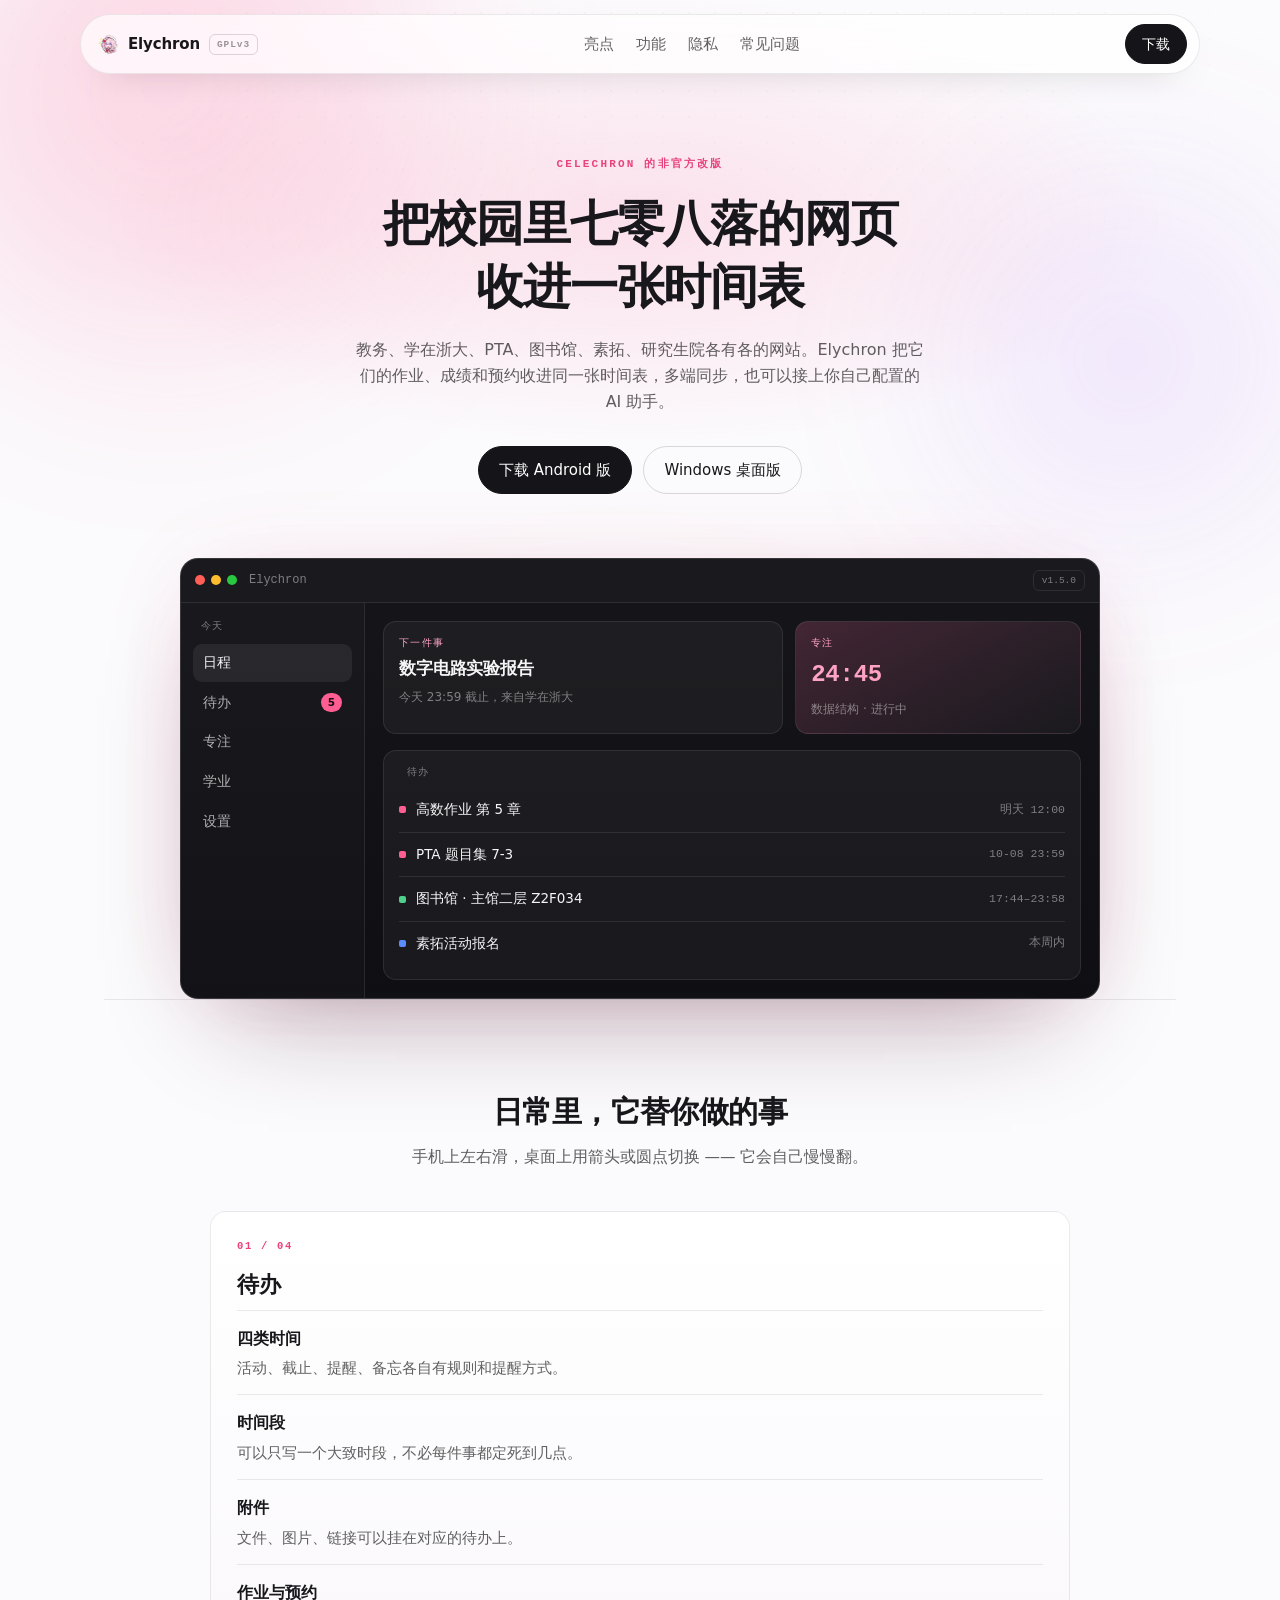
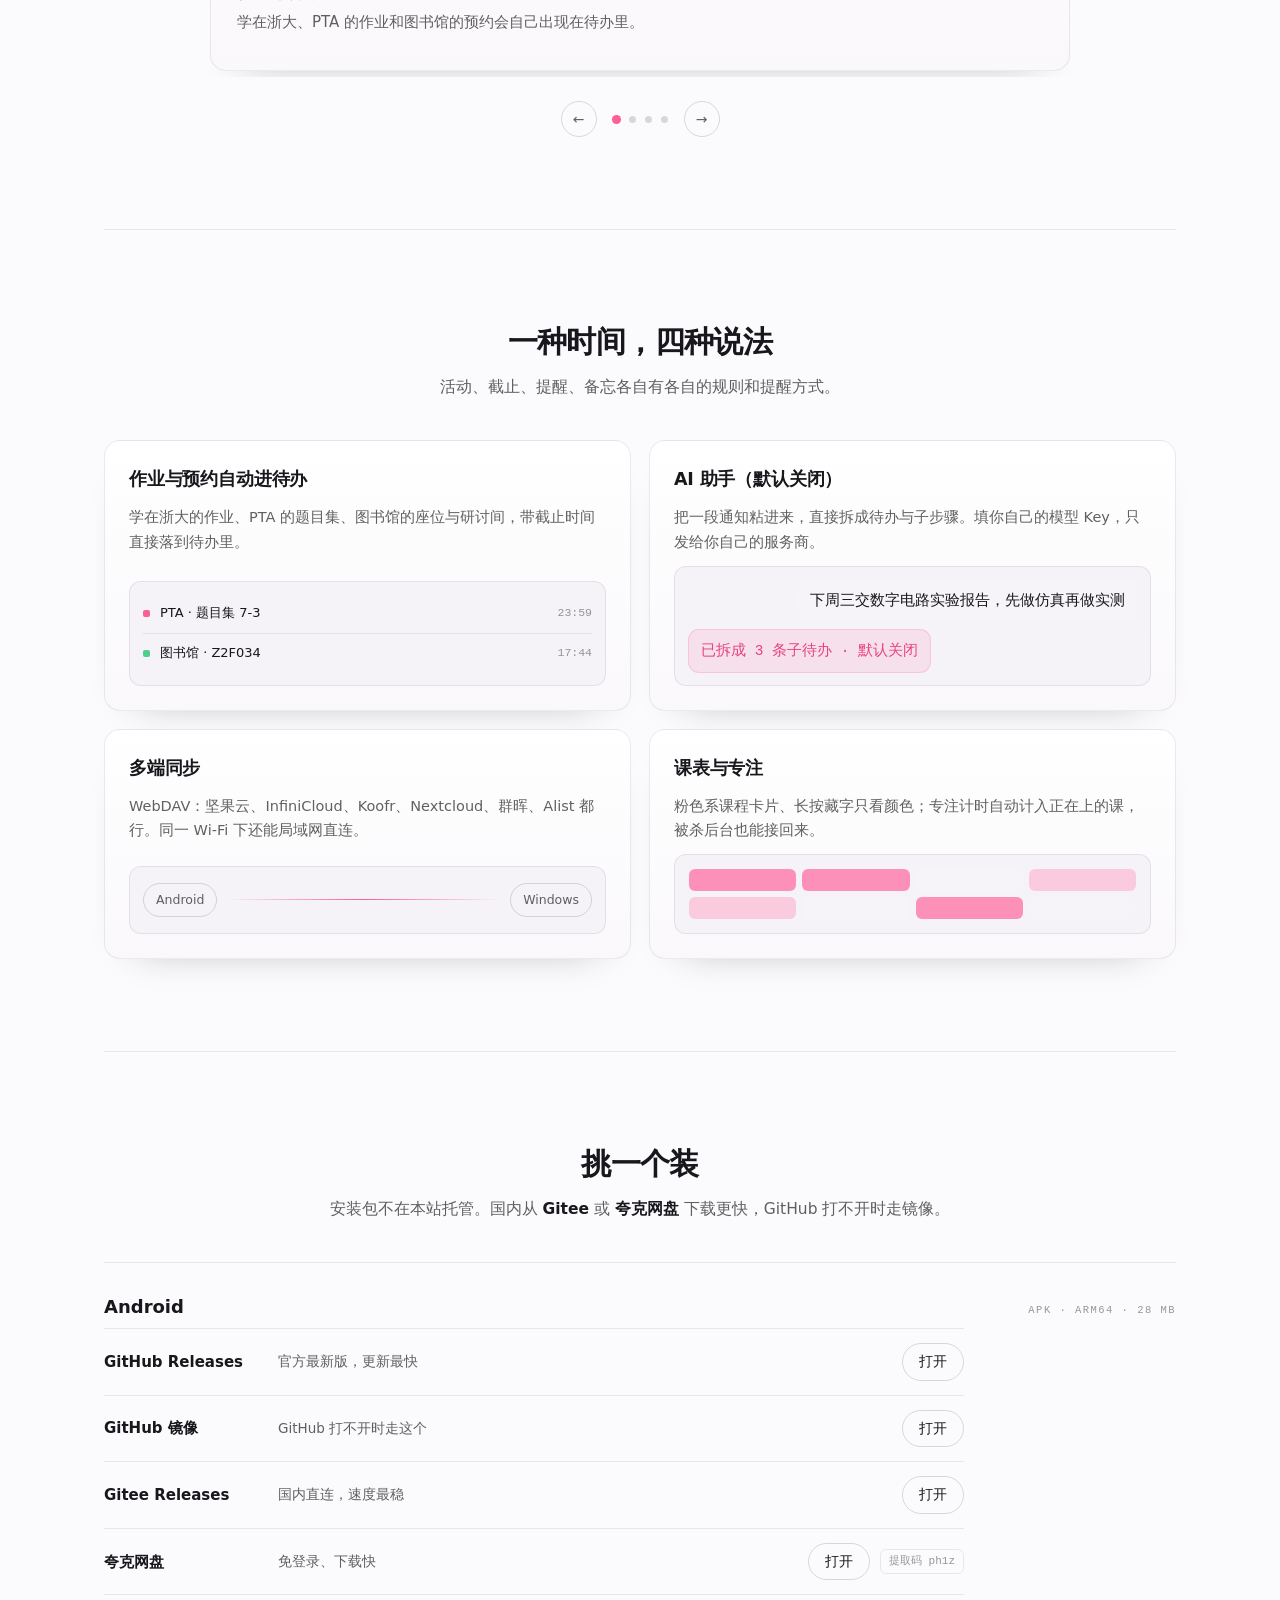
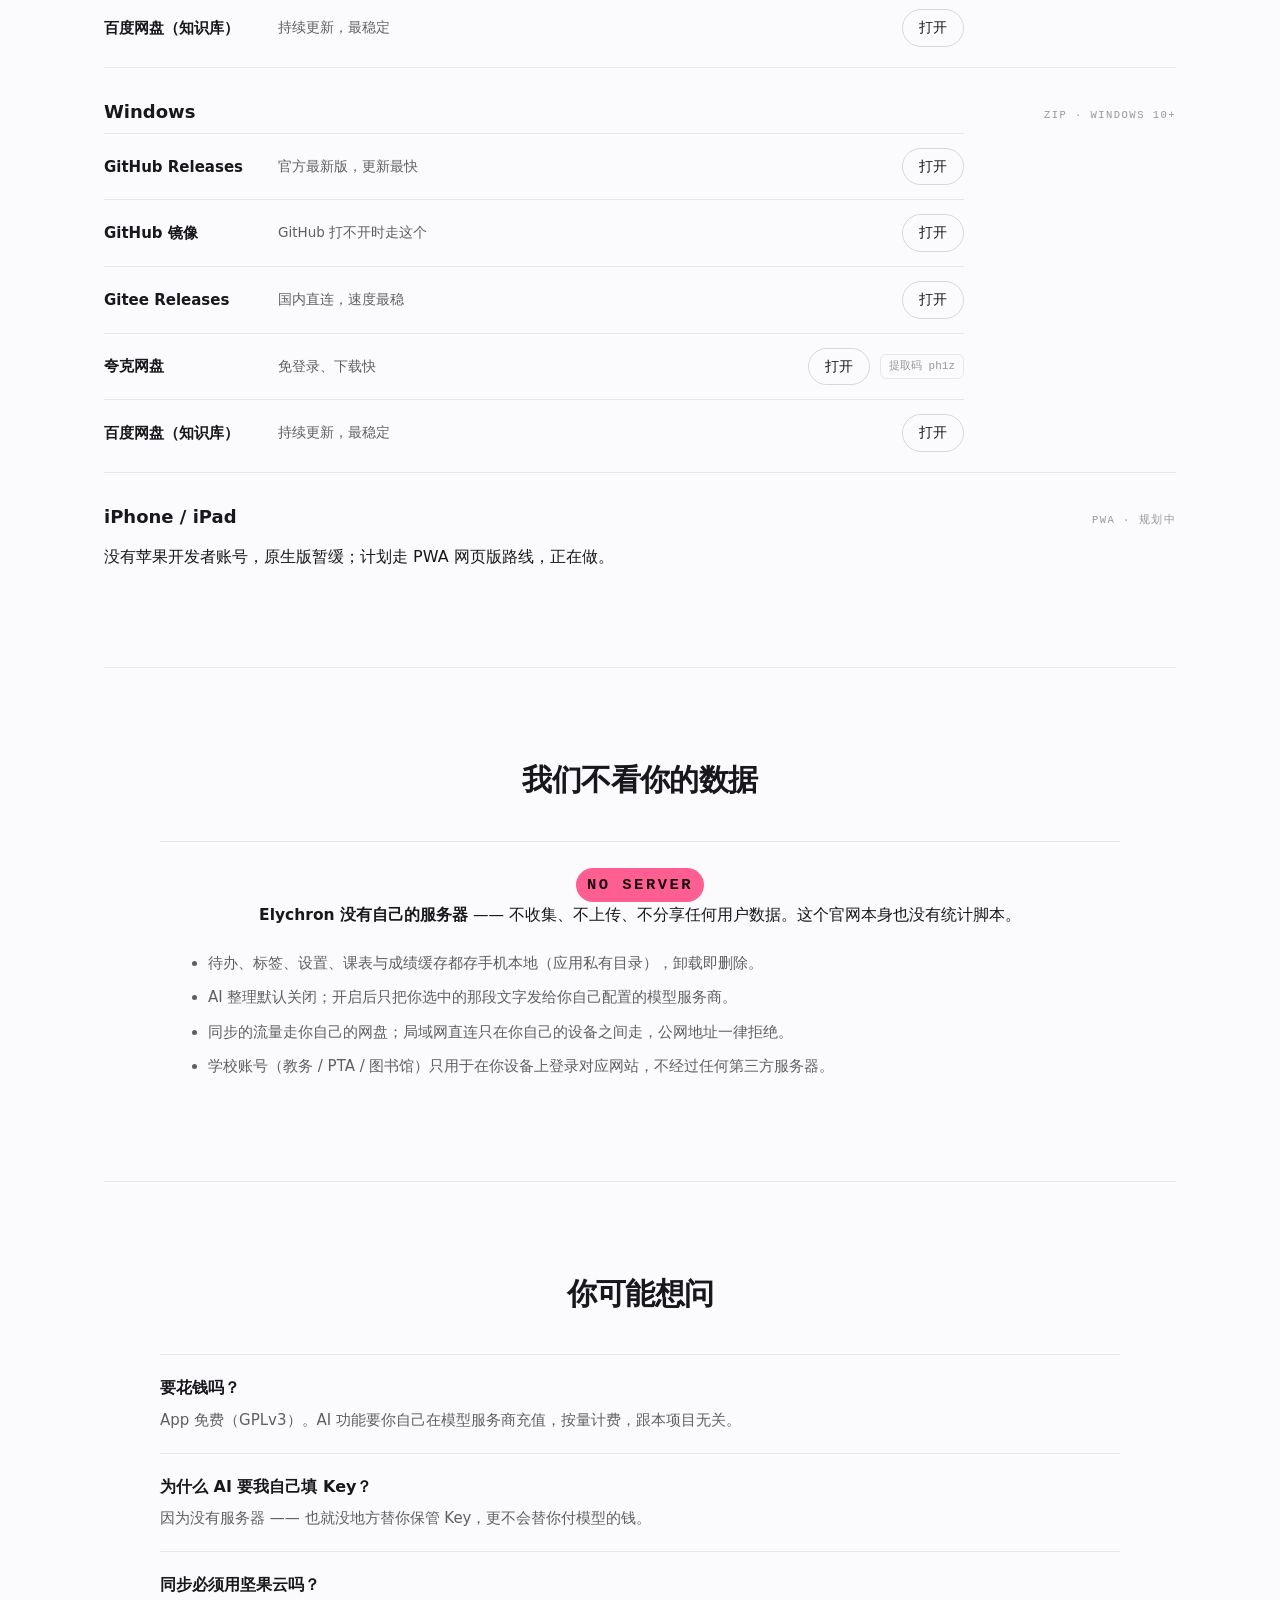
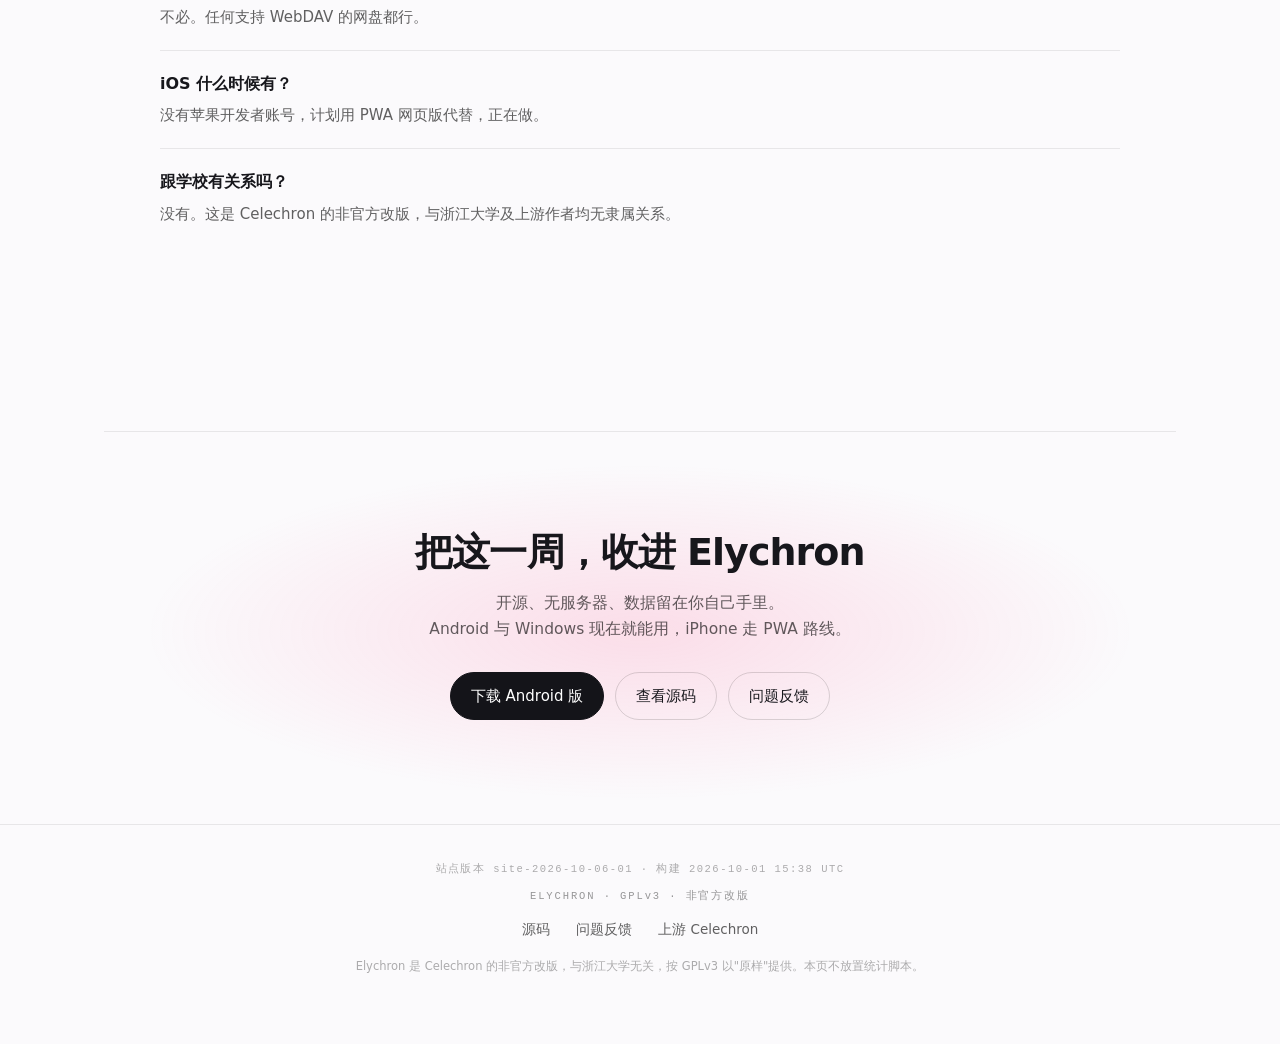
==== site/deploy/index.html @ 3c755965 "site: 按写作风格规范调整文案（去掉对比抬轿、口号式标签与重复免责）" ====
<!DOCTYPE html>
<html lang="zh-CN">
<head>
<meta charset="utf-8">
<meta name="viewport" content="width=device-width, initial-scale=1, viewport-fit=cover">
<title>Elychron —— 浙大人的时间管理 App</title>
<meta name="description" content="Elychron 是 Celechron 的非官方改版：课表、作业、专注、预约排在同一张时间表上。没有服务器，不收集数据。">
<meta name="theme-color" content="#0A0A0C">
<meta name="apple-mobile-web-app-capable" content="yes">
<meta name="mobile-web-app-capable" content="yes">
<meta name="apple-mobile-web-app-status-bar-style" content="black-translucent">
<meta name="apple-mobile-web-app-title" content="Elychron">
<!-- 单文件版暂不含 manifest/sw -->
<link rel="apple-touch-icon" href="[data-uri]">
<link rel="icon" href="[data-uri]">
<style>
/* ============================================================
   Elychron 官网 —— 深色氛围 + 粉色点缀
   参考 deepseek.com/harness 的表达方式（不是只抄令牌）：
   深色渐变底 + 光晕、真实产品窗口悬浮、分区是带内容的面板、
   收尾有强光晕的 CTA、导航是浮起的胶囊。
   ============================================================ */
:root{
  --bg:#FBFAFC; --bg-2:#F4F1F5; --surface:#FFFFFF; --surface-2:#F7F5F8;
  --ink:#17171C; --ink-2:rgba(0,0,0,.62); --ink-3:rgba(0,0,0,.40);
  --line:rgba(0,0,0,.08); --line-2:rgba(0,0,0,.14);
  --btn:#141419; --btn-text:#fff;
  --pink:#FF5E93; --pink-2:#E8437C; --pink-glow:rgba(255,94,147,.22);
  --pill:100px; --r:16px; --maxw:1120px;
  --font:-apple-system,BlinkMacSystemFont,"PingFang SC","HarmonyOS Sans SC","Microsoft YaHei",system-ui,sans-serif;
  --mono:ui-monospace,SFMono-Regular,Menlo,Consolas,monospace;
}
*{box-sizing:border-box}
html{scroll-behavior:smooth}
body{
  margin:0; background:var(--bg); color:var(--ink); font:16px/1.6 var(--font);
  -webkit-font-smoothing:antialiased; overflow-x:hidden;
}
body::before, body::after{display:none}
  content:""; position:fixed; inset:0; z-index:0; pointer-events:none; opacity:.5;
  background-image:radial-gradient(rgba(255,255,255,.055) 1px, transparent 1px);
  background-size:26px 26px;
  -webkit-mask-image:radial-gradient(120% 80% at 50% 0%, #000 20%, transparent 78%);
  mask-image:radial-gradient(120% 80% at 50% 0%, #000 20%, transparent 78%);

a, a:link, a:visited{color:inherit; text-decoration:none}
a:active{color:inherit}
.navlinks a, .navlinks a:link, .navlinks a:visited{color:var(--ink-2)}
.navlinks a:hover{color:var(--ink)}
.links a, .links a:link, .links a:visited{color:var(--ink-2)}
.mirrors .src, .mirrors .src:link, .mirrors .src:visited{color:var(--ink)}
.faq a, .faq a:link, .faq a:visited{color:var(--pink-2)}
a:hover{color:var(--pink-2)}
.mono{font-family:var(--mono); font-variant-numeric:tabular-nums}
:focus-visible{outline:2px solid var(--pink); outline-offset:3px; border-radius:8px}
main, .navwrap, .footer{position:relative; z-index:1}
main{max-width:var(--maxw); margin:0 auto; padding:0 24px}

/* ===== 浮起的胶囊导航 ===== */
.navwrap{position:sticky; top:14px; z-index:50; padding:0 24px}
.nav{max-width:var(--maxw); margin:0 auto; display:flex; align-items:center; justify-content:space-between; gap:16px;
  padding:9px 12px 9px 16px; border-radius:var(--pill);
  background:rgba(18,18,22,.72); border:1px solid var(--line);
  backdrop-filter:saturate(160%) blur(18px); box-shadow:0 18px 44px -30px #000}
.logo{display:flex; align-items:center; gap:9px; font-size:15px; font-weight:600; letter-spacing:-.01em}
.logo img{width:22px; height:22px; border-radius:7px}
.tagbadge{padding:2px 7px; border:1px solid var(--line-2); border-radius:6px; font-size:9.5px; letter-spacing:.1em; color:var(--ink-3)}
.navlinks{display:flex; align-items:center; gap:22px; font-size:14.5px; color:var(--ink-2)}
.navlinks a:hover{color:var(--ink)}
.btn{display:inline-flex; align-items:center; justify-content:center; gap:8px; padding:11px 20px;
  border-radius:var(--pill); border:1px solid var(--line-2); font-size:15px; font-weight:500; color:var(--ink);
  background:transparent; transition:background .18s ease, border-color .18s ease, transform .18s ease, color .18s ease}
.btn:hover{border-color:var(--ink-3); background:rgba(255,255,255,.05)}
.btn.primary{background:var(--btn); border-color:var(--btn); color:var(--btn-text)}
.btn.primary:hover{transform:translateY(-1px); background:#000; color:#fff}
.btn.small{padding:8px 16px; font-size:14px}

/* ===== Hero ===== */
.hero{position:relative; padding:96px 0 0; text-align:center}
.glow{position:absolute; left:50%; top:-160px; width:120vw; height:640px; transform:translateX(-50%);
  z-index:-1; pointer-events:none;
  background:radial-gradient(50% 50% at 50% 50%,var(--pink-glow),transparent 70%)}
.eyebrow{margin:0 0 18px; font-size:11px; letter-spacing:.2em; text-transform:uppercase; color:var(--pink-2); font-weight:600}
.hero h1{margin:0 auto 18px; max-width:20em; font-size:clamp(28px,4.4vw,48px); font-weight:600; letter-spacing:-.025em; line-height:1.32}
.lede{margin:0 auto 30px; max-width:36em; font-size:16px; line-height:1.65; color:var(--ink-2)}
.cta{display:flex; gap:11px; justify-content:center; flex-wrap:wrap}

/* ===== 产品预览：真实的 App 窗口 ===== */
.preview{position:relative; margin:64px auto 0; max-width:920px}
.window{position:relative; border-radius:18px; overflow:hidden; text-align:left;
  background:linear-gradient(180deg,#15151A,#0F0F13); border:1px solid var(--line-2);
  box-shadow:0 60px 120px -60px #000, 0 0 0 1px rgba(0,0,0,.6), 0 0 90px -30px var(--pink-glow)}
.winbar{display:flex; align-items:center; gap:12px; padding:11px 14px; border-bottom:1px solid var(--line);
  background:rgba(255,255,255,.02)}
.wdots{display:flex; gap:6px}
.wdots i{width:10px; height:10px; border-radius:50%}
.wdots i:nth-child(1){background:#FF5F57}.wdots i:nth-child(2){background:#FEBC2E}.wdots i:nth-child(3){background:#28C840}
.wintitle{font-size:12px; color:var(--ink-3)}
.winpill{margin-left:auto; padding:2px 8px; border:1px solid var(--line); border-radius:6px; font-size:9.5px; color:var(--ink-3)}
.winbody{display:grid; grid-template-columns:184px 1fr; min-height:392px}
.winside{display:flex; flex-direction:column; gap:2px; padding:16px 12px; border-right:1px solid var(--line);
  background:rgba(255,255,255,.015)}
.wgroup{margin:0 0 8px; padding-left:8px; font-size:9.5px; letter-spacing:.14em; color:var(--ink-3)}
.witem{padding:8px 10px; border-radius:9px; font-size:13.5px; color:var(--ink-2); display:flex; align-items:center; gap:8px}
.witem.on{background:rgba(255,255,255,.06); color:var(--ink)}
.wcount{margin-left:auto; padding:1px 7px; border-radius:var(--pill); background:var(--pink); color:#1a0a12; font-size:10.5px; font-weight:700}
.winmain{display:flex; flex-direction:column; gap:16px; padding:18px}
.wtiles{display:grid; grid-template-columns:1.4fr 1fr; gap:12px}
.wtile{padding:14px 15px; border-radius:13px; background:var(--surface); border:1px solid var(--line);
  display:flex; flex-direction:column; gap:5px}
.wtile.focus{background:linear-gradient(150deg,rgba(255,111,160,.14),rgba(255,255,255,.02))}
.wtilelabel{margin:0; font-size:9.5px; letter-spacing:.14em; color:var(--pink-2)}
.wtile b{font-size:16.5px; font-weight:600; letter-spacing:-.01em}
.wtile .num{font-family:var(--mono); font-size:24px; color:var(--pink-2)}
.wsub{font-size:12px; color:var(--ink-3)}
.wlist{display:flex; flex-direction:column; padding:14px 15px; border-radius:13px; background:var(--surface); border:1px solid var(--line)}
.wrow{display:flex; align-items:center; gap:10px; padding:11px 0; border-top:1px solid var(--line); font-size:13.5px; color:var(--ink)}
.wrow:first-of-type{border-top:0}
.wrow em{margin-left:auto; font-style:normal; font-size:11.5px; color:var(--ink-3)}
.wdot{width:7px; height:7px; border-radius:2px; flex:0 0 auto}
.wdot.p{background:var(--pink)}.wdot.g{background:#4ED08A}.wdot.b{background:#5B8CFF}
.winreflect{position:absolute; left:6%; right:6%; top:100%; height:120px; border-radius:18px;
  background:linear-gradient(180deg,rgba(255,255,255,.05),transparent 70%); filter:blur(6px); opacity:.6}

/* ===== 分节 ===== */
.section{padding:92px 0; border-top:1px solid var(--line)}
.shead{margin:0 0 40px}
.shead.center{text-align:center; margin-left:auto; margin-right:auto; max-width:44em}
.section h2{margin:0 0 12px; font-size:clamp(21px,2.6vw,30px); font-weight:600; letter-spacing:-.02em; line-height:1.36}
.sub{margin:0; font-size:15.5px; color:var(--ink-2); line-height:1.65}
.sub b{color:var(--ink); font-weight:600}

/* 卖点：内容面板 + 左右翻页 */
.slides{max-width:860px; margin:0 auto}
.strack{display:flex; gap:18px; overflow-x:auto; scroll-snap-type:x mandatory; -webkit-overflow-scrolling:touch;
  scrollbar-width:none; outline:none; padding-bottom:6px}
.strack::-webkit-scrollbar{display:none}
.strack:focus-visible{outline:2px solid var(--pink); outline-offset:6px; border-radius:18px}
.sslide{flex:0 0 100%; scroll-snap-align:start; box-sizing:border-box}
.spanel{padding:26px 26px 22px; border-radius:var(--r); border:1px solid var(--line);
  background:linear-gradient(180deg,rgba(255,255,255,.045),rgba(255,255,255,.015))}
.snum{margin:0 0 12px; font-size:10.5px; letter-spacing:.16em; color:var(--pink-2); font-weight:600}
.spanel h3{margin:0 0 8px; font-size:22px; font-weight:600; letter-spacing:-.02em}
.slist{list-style:none; margin:0; padding:0}
.slist li{padding:15px 0 14px; border-top:1px solid var(--line); font-size:15px; color:var(--ink-2); line-height:1.6}
.slist b{display:block; margin-bottom:5px; font-size:16px; font-weight:600; color:var(--ink)}
.slidebar{display:flex; align-items:center; justify-content:center; gap:16px; margin-top:24px}
.sarrow{width:36px; height:36px; padding:0; border:1px solid var(--line-2); border-radius:var(--pill);
  background:transparent; color:var(--ink-2); font:inherit; font-size:14px; cursor:pointer; line-height:1}
.sarrow:hover{border-color:var(--ink-3); color:var(--ink)}
.sdots{display:flex; gap:9px}
.sdot{width:7px; height:7px; padding:0; border:0; border-radius:50%; background:var(--line-2); cursor:pointer;
  transition:background .2s, transform .2s}
.sdot[aria-current="true"]{background:var(--pink); transform:scale(1.3)}

/* 功能：2×2 带内容的面板 */
.fgrid{display:grid; gap:18px; grid-template-columns:repeat(2,minmax(0,1fr))}
.fpanel{padding:24px; border-radius:var(--r); border:1px solid var(--line);
  background:linear-gradient(180deg,rgba(255,255,255,.045),rgba(255,255,255,.012));
  display:flex; flex-direction:column; gap:12px}
.fpanel h3{margin:0; font-size:17.5px; font-weight:600; letter-spacing:-.01em}
.fpanel p{margin:0; font-size:14.5px; color:var(--ink-2); line-height:1.66}
.mini{margin-top:auto; padding:12px 13px; border-radius:12px; background:rgba(0,0,0,.32); border:1px solid var(--line);
  display:flex; flex-direction:column; gap:0}
.mini .wrow{font-size:13px; padding:9px 0}
.mini.chat{gap:8px}
.bub{margin:0; padding:9px 12px; border-radius:11px; font-size:12.5px; line-height:1.5; max-width:92%}
.bub.user{align-self:flex-end; background:rgba(255,255,255,.09); color:var(--ink)}
.bub.ai{align-self:flex-start; background:rgba(255,111,160,.14); color:var(--pink-2); border:1px solid rgba(255,111,160,.24)}
.mini.sync{flex-direction:row; align-items:center; justify-content:space-between; gap:10px; padding:16px 13px}
.dev{padding:6px 12px; border-radius:var(--pill); border:1px solid var(--line-2); font-size:12.5px; color:var(--ink-2)}
.wire{flex:1 1 auto; height:1px; background:linear-gradient(90deg,transparent,var(--pink),transparent)}
.mini.grid{display:grid; grid-template-columns:repeat(4,1fr); gap:6px; padding:14px}
.slot{height:22px; border-radius:6px; background:rgba(255,255,255,.07)}
.slot.a{background:rgba(255,111,160,.75)}
.slot.c{background:rgba(255,163,196,.5)}

/* ===== 下载 ===== */
.platform{padding:30px 0 6px; border-top:1px solid var(--line)}
.platform:first-of-type{border-top:0; padding-top:0}
.p-head{display:flex; align-items:baseline; justify-content:space-between; gap:14px; flex-wrap:wrap; margin-bottom:6px}
.p-head h3{margin:0; font-size:18px; font-weight:600}
.meta-line{margin:0; font-size:10.5px; letter-spacing:.14em; text-transform:uppercase; color:var(--ink-3)}
.mirrors{list-style:none; margin:6px 0 0; padding:0; max-width:860px}
.mirrors li{display:grid; grid-template-columns:minmax(120px,160px) 1fr auto; gap:14px; align-items:center;
  padding:14px 0; border-top:1px solid var(--line)}
.mirrors .src{font-size:15px; font-weight:600}
.mirrors .why{font-size:13.5px; color:var(--ink-2)}
.mirrors .tail{display:flex; align-items:center; gap:10px; justify-self:end}
.link{font-size:13.5px; font-weight:500; padding:7px 16px; border-radius:var(--pill); border:1px solid var(--line-2);
  transition:border-color .18s ease, background .18s ease, color .18s ease}
.link:hover{border-color:var(--pink); color:var(--pink-2); background:rgba(255,111,160,.08)}
.link.todo{color:var(--ink-3); border-style:dashed; pointer-events:none}
.code{font-family:var(--mono); font-size:11px; color:var(--ink-3); border:1px solid var(--line); border-radius:6px; padding:3px 8px; white-space:nowrap}

/* ===== 隐私 / FAQ ===== */
.seal{max-width:60em; margin:0 auto; padding:26px 0 0; border-top:1px solid var(--line); text-align:center}
.seal-tag{display:inline-block; margin:0 0 12px; padding:4px 11px; border-radius:var(--pill); font-size:10px;
  letter-spacing:.16em; font-weight:700; color:#1a0a12; background:var(--pink)}
.seal p{margin:0; font-size:15.5px; line-height:1.7}
.bullets{margin:22px auto 0; padding-left:18px; max-width:60em; color:var(--ink-2); font-size:15px; line-height:1.7}
.bullets li{margin:9px 0}
.faq{margin:0 auto; max-width:60em}
.faq > div{padding:20px 0; border-top:1px solid var(--line)}
.faq dt{font-size:16px; font-weight:600}
.faq dd{margin:7px 0 0; font-size:15px; color:var(--ink-2); line-height:1.66}

/* ===== 收尾 CTA ===== */
.endcta{position:relative; margin:92px 0 0; padding:96px 24px 104px; text-align:center; border-top:1px solid var(--line)}
.endcta .glow{top:-60px; height:520px; background:radial-gradient(46% 46% at 50% 50%,rgba(255,111,160,.26),transparent 70%)}
.endcta h2{margin:0 0 14px; font-size:clamp(24px,3.4vw,38px); font-weight:600; letter-spacing:-.025em; line-height:1.3}
.endcta .sub{margin:0 auto 30px; max-width:38em}
.endcta .cta{position:relative; z-index:1}

/* ===== 页脚 ===== */
.footer{border-top:1px solid var(--line); padding:36px 24px 56px; text-align:center; color:var(--ink-3); font-size:13.5px}
.brandline{margin:0; font-size:10.5px; letter-spacing:.18em}
.links{margin:14px 0 0}
.links a{margin:0 11px; color:var(--ink-2)}
.links a:hover{color:var(--pink-2)}
.fine{margin-top:16px; font-size:11.5px; line-height:1.7; opacity:.8}

/* ===== PWA / iPhone ===== */
.ios-hint{position:fixed; left:12px; right:12px; bottom:calc(12px + env(safe-area-inset-bottom)); z-index:60;
  display:flex; flex-wrap:wrap; gap:12px; align-items:center; padding:13px 15px; border-radius:var(--r);
  background:rgba(18,18,22,.94); border:1px solid var(--line-2); color:var(--ink);
  backdrop-filter:blur(14px); box-shadow:0 20px 50px -24px #000; font-size:13.5px}
.ios-hint[hidden]{display:none}
.ios-hint span{flex:1 1 auto; min-width:0; line-height:1.5}
.ios-hint button{margin-left:auto; flex:0 0 auto; border:0; border-radius:var(--pill); padding:8px 15px;
  background:var(--btn); color:var(--btn-text); font-size:13px; font-weight:600}
@supports (padding: env(safe-area-inset-left)) {
  main, .navwrap{padding-left:calc(24px + env(safe-area-inset-left)); padding-right:calc(24px + env(safe-area-inset-right))}
  .footer{padding-bottom:calc(56px + env(safe-area-inset-bottom))}
}
@media (display-mode: standalone){ body{overscroll-behavior-y:none} .navwrap{top:8px} }

/* ===== 窄屏 ===== */
@media (max-width:860px){
  main, .navwrap{padding-left:20px; padding-right:20px}
  .nav{padding:8px 10px 8px 14px}
  .navlinks{display:none}
  .hero{padding-top:64px}
  .preview{margin-top:44px}
  .winbody{grid-template-columns:1fr; min-height:0}
  .winside{flex-direction:row; flex-wrap:wrap; gap:6px; border-right:0; border-bottom:1px solid var(--line); padding:12px}
  .wgroup{display:none}
  .witem{font-size:12.5px; padding:6px 10px}
  .wtiles{grid-template-columns:1fr}
  .section{padding:64px 0}
  .endcta{margin-top:64px; padding:72px 20px 80px}
  .mirrors li{grid-template-columns:1fr auto; row-gap:6px}
  .mirrors .why{grid-column:1 / -1; order:3}
}

/* ===== 背景：亮色 + 会动的光斑（DSH 那种氛围，但用我们的粉色）===== */
body{background:var(--bg)}
.bgfield{position:fixed; inset:0; z-index:0; overflow:hidden; pointer-events:none}
.bgfield i{position:absolute; display:block; border-radius:50%; filter:blur(70px); opacity:.55;
  will-change:transform}
.bgfield i:nth-child(1){width:52vw; height:52vw; left:-8vw; top:-14vw;
  background:radial-gradient(circle at 40% 40%,rgba(255,111,160,.55),transparent 66%);
  animation:drift1 26s ease-in-out infinite}
.bgfield i:nth-child(2){width:44vw; height:44vw; right:-10vw; top:6vw;
  background:radial-gradient(circle at 50% 50%,rgba(180,120,255,.30),transparent 68%);
  animation:drift2 34s ease-in-out infinite}
.bgfield i:nth-child(3){width:60vw; height:40vw; left:18vw; bottom:-16vw;
  background:radial-gradient(circle at 50% 50%,rgba(255,180,120,.22),transparent 70%);
  animation:drift3 40s ease-in-out infinite}
.bgfield::after{content:""; position:absolute; inset:0; opacity:.55;
  background-image:radial-gradient(rgba(0,0,0,.045) 1px, transparent 1px); background-size:26px 26px;
  -webkit-mask-image:radial-gradient(120% 80% at 50% 0%,#000 10%,transparent 76%);
  mask-image:radial-gradient(120% 80% at 50% 0%,#000 10%,transparent 76%)}
@keyframes drift1{0%,100%{transform:translate3d(0,0,0) scale(1)}50%{transform:translate3d(6vw,4vw,0) scale(1.12)}}
@keyframes drift2{0%,100%{transform:translate3d(0,0,0) scale(1)}50%{transform:translate3d(-5vw,6vw,0) scale(1.08)}}
@keyframes drift3{0%,100%{transform:translate3d(0,0,0) scale(1)}50%{transform:translate3d(4vw,-5vw,0) scale(1.14)}}
@media (prefers-reduced-motion: reduce){ .bgfield i{animation:none} }

/* ===== 亮底适配：导航/面板/收尾都改成浅色玻璃感 ===== */
.nav{background:rgba(255,255,255,.72); box-shadow:0 14px 34px -26px rgba(0,0,0,.5)}
.bgfield ~ *{}
.spanel, .fpanel{background:linear-gradient(180deg,#fff,#FAF8FB); box-shadow:0 18px 40px -34px rgba(0,0,0,.4)}
.mini{background:#F5F3F7; border-color:var(--line)}
.window{box-shadow:0 50px 110px -50px rgba(60,20,40,.45), 0 0 90px -30px var(--pink-glow)}
.endcta .glow{background:radial-gradient(46% 46% at 50% 50%,rgba(255,94,147,.18),transparent 70%)}
.hero .glow{background:radial-gradient(50% 50% at 50% 50%,rgba(255,94,147,.16),transparent 70%)}
.links a:hover{color:var(--pink-2)}
.bullets{color:var(--ink-2)}
.faq dd{color:var(--ink-2)}
.sub{color:var(--ink-2)}

/* ===== 窗口是浅色页面上的一块「深色孤岛」：它内部的令牌必须自己带，不能继承页面的亮色 ===== */
.window{
  --surface:rgba(255,255,255,.045); --surface-2:rgba(255,255,255,.06);
  --ink:#F5F5F7; --ink-2:rgba(255,255,255,.66); --ink-3:rgba(255,255,255,.44);
  --line:rgba(255,255,255,.09); --line-2:rgba(255,255,255,.16);
  --pink-2:#FFA3C4;
  color:var(--ink);
}
.window .winside{background:rgba(255,255,255,.015)}
.window .wtile{background:var(--surface)}
.window .wtile.focus{background:linear-gradient(150deg,rgba(255,111,160,.20),rgba(255,255,255,.03))}
.window .wlist{background:var(--surface)}
.window .wgroup{color:var(--ink-3)}
.window .witem{color:var(--ink-2)}
.window .witem.on{background:rgba(255,255,255,.07); color:var(--ink)}

@media (max-width:820px){ .fgrid{grid-template-columns:1fr} }
/* 页脚版本标记：一眼看出线上是不是最新 */
.sitever{margin:0 0 10px; font-size:10.5px; letter-spacing:.14em; color:var(--ink-3); opacity:.8}

/* ===== 链接收口（作者样式不一定稳赢 UA，这里从根上钉死）===== */
a, a:link, a:visited, a:hover, a:active{ text-decoration:none; }
.logo, .logo:link, .logo:visited{ color:var(--ink) !important; }
.navlinks a, .navlinks a:link, .navlinks a:visited{ color:var(--ink-2) !important; }
.navlinks a:hover{ color:var(--ink) !important; }
.links a, .links a:link, .links a:visited{ color:var(--ink-2) !important; }
.mirrors .src, .mirrors .src:link, .mirrors .src:visited{ color:var(--ink) !important; }
.link, .link:link, .link:visited{ color:var(--ink) !important; }
.link.todo, .link.todo:link, .link.todo:visited{ color:var(--ink-3) !important; }
.btn, .btn:link, .btn:visited{ color:var(--ink) !important; }
.btn.primary, .btn.primary:link, .btn.primary:visited{ color:#fff !important; }
.btn.primary:hover{ color:#fff !important; }
.footer a, .footer a:link, .footer a:visited{ color:var(--ink-2) !important; }

</style>
</head>
<body>

<div class="bgfield" aria-hidden="true"><i></i><i></i><i></i></div>

<header class="navwrap">
  <div class="nav">
    <a class="logo" href="#top"><img src="[data-uri]" alt="" width="22" height="22"><span>Elychron</span><span class="tagbadge mono">GPLv3</span></a>
    <nav class="navlinks">
      <a href="#highlights">亮点</a>
      <a href="#features">功能</a>
      <a href="#privacy">隐私</a>
      <a href="#faq">常见问题</a>
    </nav>
    <a class="btn small primary" href="#download">下载</a>
  </div>
</header>

<main id="top">

  <section class="hero">
    <div class="glow" aria-hidden="true"></div>
    <p class="eyebrow mono">Celechron 的非官方改版</p>
    <h1>把校园里七零八落的网页<br>收进一张时间表</h1>
    <p class="lede">教务、学在浙大、PTA、图书馆、素拓、研究生院各有各的网站。Elychron 把它们的作业、成绩和预约收进同一张时间表，多端同步，也可以接上你自己配置的 AI 助手。</p>
    <div class="cta">
      <a class="btn primary" href="#download">下载 Android 版</a>
      <a class="btn" href="#download">Windows 桌面版</a>
    </div>

    <!-- 产品预览：真的 App 界面（不是抽象卡片） -->
    <div class="preview">
      <div class="window">
        <div class="winbar">
          <span class="wdots" aria-hidden="true"><i></i><i></i><i></i></span>
          <span class="wintitle mono">Elychron</span>
          <span class="winpill mono">v1.5.0</span>
        </div>
        <div class="winbody">
          <aside class="winside">
            <p class="wgroup mono">今天</p>
            <span class="witem on">日程</span>
            <span class="witem">待办 <b class="wcount">5</b></span>
            <span class="witem">专注</span>
            <span class="witem">学业</span>
            <span class="witem">设置</span>
          </aside>
          <div class="winmain">
            <div class="wtiles">
              <div class="wtile">
                <p class="mono wtilelabel">下一件事</p>
                <b>数字电路实验报告</b>
                <span class="wsub">今天 23:59 截止，来自学在浙大</span>
              </div>
              <div class="wtile focus">
                <p class="mono wtilelabel">专注</p>
                <b class="num">24:45</b>
                <span class="wsub">数据结构 · 进行中</span>
              </div>
            </div>
            <div class="wlist">
              <p class="wgroup mono">待办</p>
              <div class="wrow"><i class="wdot p"></i><span>高数作业 第 5 章</span><em class="mono">明天 12:00</em></div>
              <div class="wrow"><i class="wdot p"></i><span>PTA 题目集 7-3</span><em class="mono">10-08 23:59</em></div>
              <div class="wrow"><i class="wdot g"></i><span>图书馆 · 主馆二层 Z2F034</span><em class="mono">17:44–23:58</em></div>
              <div class="wrow"><i class="wdot b"></i><span>素拓活动报名</span><em class="mono">本周内</em></div>
            </div>
          </div>
        </div>
      </div>
      <div class="winreflect" aria-hidden="true"></div>
    </div>
  </section>

  <section id="highlights" class="section">
    <div class="shead center">
      <h2>日常里，它替你做的事</h2>
      <p class="sub">手机上左右滑，桌面上用箭头或圆点切换 —— 它会自己慢慢翻。</p>
    </div>
    <div class="slides">
      <div class="strack" id="strack" tabindex="0" role="group" aria-roledescription="carousel" aria-label="Elychron 的四个卖点">
        <article class="sslide">
          <div class="spanel">
            <p class="snum mono">01 / 04</p>
            <h3>待办</h3>
            <ul class="slist">
              <li><b>四类时间</b>活动、截止、提醒、备忘各自有规则和提醒方式。</li>
              <li><b>时间段</b>可以只写一个大致时段，不必每件事都定死到几点。</li>
              <li><b>附件</b>文件、图片、链接可以挂在对应的待办上。</li>
              <li><b>作业与预约</b>学在浙大、PTA 的作业和图书馆的预约会自己出现在待办里。</li>
            </ul>
          </div>
        </article>
        <article class="sslide">
          <div class="spanel">
            <p class="snum mono">02 / 04</p>
            <h3>AI</h3>
            <ul class="slist">
              <li><b>从通知生成</b>把一段通知粘进来，能拆成几条待办。</li>
              <li><b>多种输入</b>文字、截图、图片都能读。</li>
              <li><b>拆解任务</b>大任务可以拆成几步小待办。</li>
              <li><b>默认关闭</b>开启后只把你选中的内容发给你自己配置的模型服务商。</li>
            </ul>
          </div>
        </article>
        <article class="sslide">
          <div class="spanel">
            <p class="snum mono">03 / 04</p>
            <h3>多端同步</h3>
            <ul class="slist">
              <li><b>跨平台</b>Android 与 Windows 共用一套数据。</li>
              <li><b>只走你的网盘</b>同步数据直接存在你自己的网盘里，没有中间服务器。</li>
              <li><b>不需要订阅</b>任何支持 WebDAV 的免费网盘都能用。</li>
              <li><b>局域网</b>同一 Wi-Fi 下的设备可以互相同步。</li>
            </ul>
          </div>
        </article>
        <article class="sslide">
          <div class="spanel">
            <p class="snum mono">04 / 04</p>
            <h3>稳定</h3>
            <ul class="slist">
              <li><b>课表离线可看</b>缓存过的课表，在教务打不开时照常显示。</li>
              <li><b>自动重试</b>一条路不通会换下一条继续试。</li>
              <li><b>后台中断可恢复</b>被杀后台也能接回来接着算。</li>
            </ul>
          </div>
        </article>
      </div>
      <div class="slidebar">
        <button type="button" class="sarrow" data-dir="-1" aria-label="上一个卖点">←</button>
        <div class="sdots">
          <button type="button" class="sdot" aria-label="待办" aria-current="true"></button>
          <button type="button" class="sdot" aria-label="AI" aria-current="false"></button>
          <button type="button" class="sdot" aria-label="多端同步" aria-current="false"></button>
          <button type="button" class="sdot" aria-label="稳定" aria-current="false"></button>
        </div>
        <button type="button" class="sarrow" data-dir="1" aria-label="下一个卖点">→</button>
      </div>
    </div>
  </section>

  <section id="features" class="section">
    <div class="shead center">
      <h2>一种时间，四种说法</h2>
      <p class="sub">活动、截止、提醒、备忘各自有各自的规则和提醒方式。</p>
    </div>
    <div class="fgrid">
      <article class="fpanel">
        <h3>作业与预约自动进待办</h3>
        <p>学在浙大的作业、PTA 的题目集、图书馆的座位与研讨间，带截止时间直接落到待办里。</p>
        <div class="mini">
          <div class="wrow"><i class="wdot p"></i><span>PTA · 题目集 7-3</span><em class="mono">23:59</em></div>
          <div class="wrow"><i class="wdot g"></i><span>图书馆 · Z2F034</span><em class="mono">17:44</em></div>
        </div>
      </article>
      <article class="fpanel">
        <h3>AI 助手（默认关闭）</h3>
        <p>把一段通知粘进来，直接拆成待办与子步骤。填你自己的模型 Key，只发给你自己的服务商。</p>
        <div class="mini chat">
          <p class="bub user">下周三交数字电路实验报告，先做仿真再做实测</p>
          <p class="bub ai mono">已拆成 3 条子待办 · 默认关闭</p>
        </div>
      </article>
      <article class="fpanel">
        <h3>多端同步</h3>
        <p>WebDAV：坚果云、InfiniCloud、Koofr、Nextcloud、群晖、Alist 都行。同一 Wi-Fi 下还能局域网直连。</p>
        <div class="mini sync">
          <span class="dev">Android</span><i class="wire" aria-hidden="true"></i><span class="dev">Windows</span>
        </div>
      </article>
      <article class="fpanel">
        <h3>课表与专注</h3>
        <p>粉色系课程卡片、长按藏字只看颜色；专注计时自动计入正在上的课，被杀后台也能接回来。</p>
        <div class="mini grid">
          <b class="slot a"></b><b class="slot a"></b><b class="slot"></b><b class="slot c"></b>
          <b class="slot c"></b><b class="slot"></b><b class="slot a"></b><b class="slot"></b>
        </div>
      </article>
    </div>
  </section>

  <section id="download" class="section">
    <div class="shead center">
      <h2>挑一个装</h2>
      <p class="sub">安装包不在本站托管。国内从 <b>Gitee</b> 或 <b>夸克网盘</b> 下载更快，GitHub 打不开时走镜像。</p>
    </div>
    <div class="platform">
      <div class="p-head"><h3>Android</h3><p class="meta-line mono">APK · arm64 · 28 MB</p></div>
      <ul class="mirrors">
        <li><span class="src">GitHub Releases</span><span class="why">官方最新版，更新最快</span><a class="link" href="https://github.com/Elyyyyyyyyxer/Elychron/releases" rel="noopener">打开</a></li>
        <li><span class="src">GitHub 镜像</span><span class="why">GitHub 打不开时走这个</span><a class="link" href="https://gh-proxy.com/https://github.com/Elyyyyyyyyxer/Elychron/releases" rel="noopener">打开</a></li>
        <li><span class="src">Gitee Releases</span><span class="why">国内直连，速度最稳</span><a class="link" href="https://gitee.com/P3RF3CT/elychron/releases" rel="noopener">打开</a></li>
        <li><span class="src">夸克网盘</span><span class="why">免登录、下载快</span><span class="tail"><a class="link" href="https://pan.quark.cn/s/725d6fece33c?pwd=ph1z" rel="noopener">打开</a><span class="code">提取码 ph1z</span></span></li>
        <li><span class="src">百度网盘（知识库）</span><span class="why">持续更新，最稳定</span><a class="link" href="https://pan.baidu.com/s/5JESajDQxoDwxLIq6WSsbZA" rel="noopener">打开</a></li>
      </ul>
    </div>
    <div class="platform">
      <div class="p-head"><h3>Windows</h3><p class="meta-line mono">ZIP · Windows 10+</p></div>
      <ul class="mirrors">
        <li><span class="src">GitHub Releases</span><span class="why">官方最新版，更新最快</span><a class="link" href="https://github.com/Elyyyyyyyyxer/Elychron/releases" rel="noopener">打开</a></li>
        <li><span class="src">GitHub 镜像</span><span class="why">GitHub 打不开时走这个</span><a class="link" href="https://gh-proxy.com/https://github.com/Elyyyyyyyyxer/Elychron/releases" rel="noopener">打开</a></li>
        <li><span class="src">Gitee Releases</span><span class="why">国内直连，速度最稳</span><a class="link" href="https://gitee.com/P3RF3CT/elychron/releases" rel="noopener">打开</a></li>
        <li><span class="src">夸克网盘</span><span class="why">免登录、下载快</span><span class="tail"><a class="link" href="https://pan.quark.cn/s/725d6fece33c?pwd=ph1z" rel="noopener">打开</a><span class="code">提取码 ph1z</span></span></li>
        <li><span class="src">百度网盘（知识库）</span><span class="why">持续更新，最稳定</span><a class="link" href="https://pan.baidu.com/s/5JESajDQxoDwxLIq6WSsbZA" rel="noopener">打开</a></li>
      </ul>
    </div>
    <div class="platform">
      <div class="p-head"><h3>iPhone / iPad</h3><p class="meta-line mono">PWA · 规划中</p></div>
      <p class="why" style="margin:12px 0 0">没有苹果开发者账号，原生版暂缓；计划走 PWA 网页版路线，正在做。</p>
    </div>
  </section>

  <section id="privacy" class="section">
    <div class="shead center">
      <h2>我们不看你的数据</h2>
    </div>
    <div class="seal">
      <p class="seal-tag mono">NO SERVER</p>
      <p><b>Elychron 没有自己的服务器</b> —— 不收集、不上传、不分享任何用户数据。这个官网本身也没有统计脚本。</p>
    </div>
    <ul class="bullets">
      <li>待办、标签、设置、课表与成绩缓存都存手机本地（应用私有目录），卸载即删除。</li>
      <li>AI 整理默认关闭；开启后只把你选中的那段文字发给你自己配置的模型服务商。</li>
      <li>同步的流量走你自己的网盘；局域网直连只在你自己的设备之间走，公网地址一律拒绝。</li>
      <li>学校账号（教务 / PTA / 图书馆）只用于在你设备上登录对应网站，不经过任何第三方服务器。</li>
    </ul>
  </section>

  <section id="faq" class="section">
    <div class="shead center"><h2>你可能想问</h2></div>
    <dl class="faq">
      <div><dt>要花钱吗？</dt><dd>App 免费（GPLv3）。AI 功能要你自己在模型服务商充值，按量计费，跟本项目无关。</dd></div>
      <div><dt>为什么 AI 要我自己填 Key？</dt><dd>因为没有服务器 —— 也就没地方替你保管 Key，更不会替你付模型的钱。</dd></div>
      <div><dt>同步必须用坚果云吗？</dt><dd>不必。任何支持 WebDAV 的网盘都行。</dd></div>
      <div><dt>iOS 什么时候有？</dt><dd>没有苹果开发者账号，计划用 PWA 网页版代替，正在做。</dd></div>
      <div><dt>跟学校有关系吗？</dt><dd>没有。这是 Celechron 的非官方改版，与浙江大学及上游作者均无隶属关系。</dd></div>
    </dl>
  </section>

  <section class="endcta">
    <div class="glow" aria-hidden="true"></div>
    <h2>把这一周，收进 Elychron</h2>
    <p class="sub">开源、无服务器、数据留在你自己手里。<br>Android 与 Windows 现在就能用，iPhone 走 PWA 路线。</p>
    <div class="cta">
      <a class="btn primary" href="#download">下载 Android 版</a>
      <a class="btn" href="https://github.com/Elyyyyyyyyxer/Elychron" rel="noopener">查看源码</a>
      <a class="btn" href="https://github.com/Elyyyyyyyyxer/Elychron/issues" rel="noopener">问题反馈</a>
    </div>
  </section>

</main>

<footer class="footer">
  <p class="sitever mono">站点版本 site-2026-10-06-01 · 构建 2026-10-01 15:38 UTC</p>
  <p class="brandline mono">ELYCHRON · GPLv3 · 非官方改版</p>
  <p class="links">
    <a href="https://github.com/Elyyyyyyyyxer/Elychron" rel="noopener">源码</a>
    <a href="https://github.com/Elyyyyyyyyxer/Elychron/issues" rel="noopener">问题反馈</a>
    <a href="https://github.com/Celechron/Celechron" rel="noopener">上游 Celechron</a>
  </p>
  <p class="fine">Elychron 是 Celechron 的非官方改版，与浙江大学无关，按 GPLv3 以"原样"提供。本页不放置统计脚本。</p>
</footer>

<div class="ios-hint" id="iosHint" hidden>
  <span>在 iPhone 上装成 App：点底部<b>分享</b> → <b>添加到主屏幕</b></span>
  <button type="button" id="iosHintOk">知道了</button>
</div>

<script>
(function(){
  /* ===== 卖点分页：scroll-snap + 圆点 / 箭头同步 ===== */
  var track = document.getElementById('strack');
  if (track){
    var slides = Array.prototype.slice.call(track.querySelectorAll('.sslide'));
    var dots = Array.prototype.slice.call(document.querySelectorAll('.sdot'));
    var arrows = Array.prototype.slice.call(document.querySelectorAll('.sarrow'));
    var reduce = !!(window.matchMedia && window.matchMedia('(prefers-reduced-motion: reduce)').matches);
    function stepSize(){
      if (slides.length < 2) return slides.length ? slides[0].offsetWidth : 1;
      return slides[1].offsetLeft - slides[0].offsetLeft;
    }
    function current(){
      var st = stepSize() || 1;
      var i = Math.round(track.scrollLeft / st);
      return Math.max(0, Math.min(slides.length - 1, i));
    }
    function sync(){
      var i = current();
      for (var d=0; d<dots.length; d++) dots[d].setAttribute('aria-current', d===i ? 'true' : 'false');
    }
    function go(i){
      i = Math.max(0, Math.min(slides.length - 1, i));
      var st = stepSize();
      if (track.scrollTo) track.scrollTo({ left: i*st, behavior: reduce ? 'auto' : 'smooth' });
      else track.scrollLeft = i*st;
    }
    var ticking = false;
    track.addEventListener('scroll', function(){
      if (ticking) return; ticking = true;
      requestAnimationFrame(function(){ sync(); ticking = false; });
    }, { passive: true });
    dots.forEach(function(dot, i){ dot.addEventListener('click', function(){ go(i); }); });
    arrows.forEach(function(a){
      a.addEventListener('click', function(){ go(current() + (parseInt(a.getAttribute('data-dir'), 10) || 0)); });
    });
    track.addEventListener('keydown', function(e){
      if (e.key === 'ArrowRight'){ go(current() + 1); e.preventDefault(); }
      else if (e.key === 'ArrowLeft'){ go(current() - 1); e.preventDefault(); }
    });
    window.addEventListener('resize', sync);
    sync();

    // ===== 自动轮播 =====
    var AUTO_MS = 6000, holdUntil = 0, timer = 0;
    function hold(ms){ holdUntil = Date.now() + ms; }
    function tick(){
      if (Date.now() < holdUntil || document.hidden) return;
      go((current() + 1) % slides.length);
    }
    if (!reduce && slides.length > 1){
      timer = setInterval(tick, AUTO_MS);
      // 用户一旦手动操作，暂停一会儿再继续
      track.addEventListener('pointerdown', function(){ hold(12000); }, { passive: true });
      track.addEventListener('wheel', function(){ hold(12000); }, { passive: true });
      track.addEventListener('keydown', function(){ hold(12000); });
      dots.forEach(function(d){ d.addEventListener('click', function(){ hold(12000); }); });
      arrows.forEach(function(a){ a.addEventListener('click', function(){ hold(12000); }); });
      document.addEventListener('visibilitychange', function(){ if (!document.hidden) hold(1500); });
    }
  }
})();
</script>

<script>
  (function () {
    var hint = document.getElementById('iosHint');
    if (!hint) return;
    var standalone = (window.navigator.standalone === true) ||
      (window.matchMedia && window.matchMedia('(display-mode: standalone)').matches);
    var ua = navigator.userAgent;
    var isIOS = /iPhone|iPad|iPod/.test(ua) || (/Macintosh/.test(ua) && 'ontouchend' in document);
    var isSafari = /Safari/.test(ua) && !/CriOS|FxiOS|EdgiOS|Instagram|MicroMessenger/.test(ua);
    var seen = false;
    try { seen = localStorage.getItem('ely_ios_hint') === '1'; } catch (e) {}
    if (isIOS && isSafari && !standalone && !seen) hint.hidden = false;
    document.getElementById('iosHintOk').addEventListener('click', function () {
      hint.hidden = true;
      try { localStorage.setItem('ely_ios_hint', '1'); } catch (e) {}
    });
  })();
</script>
</body>
</html>
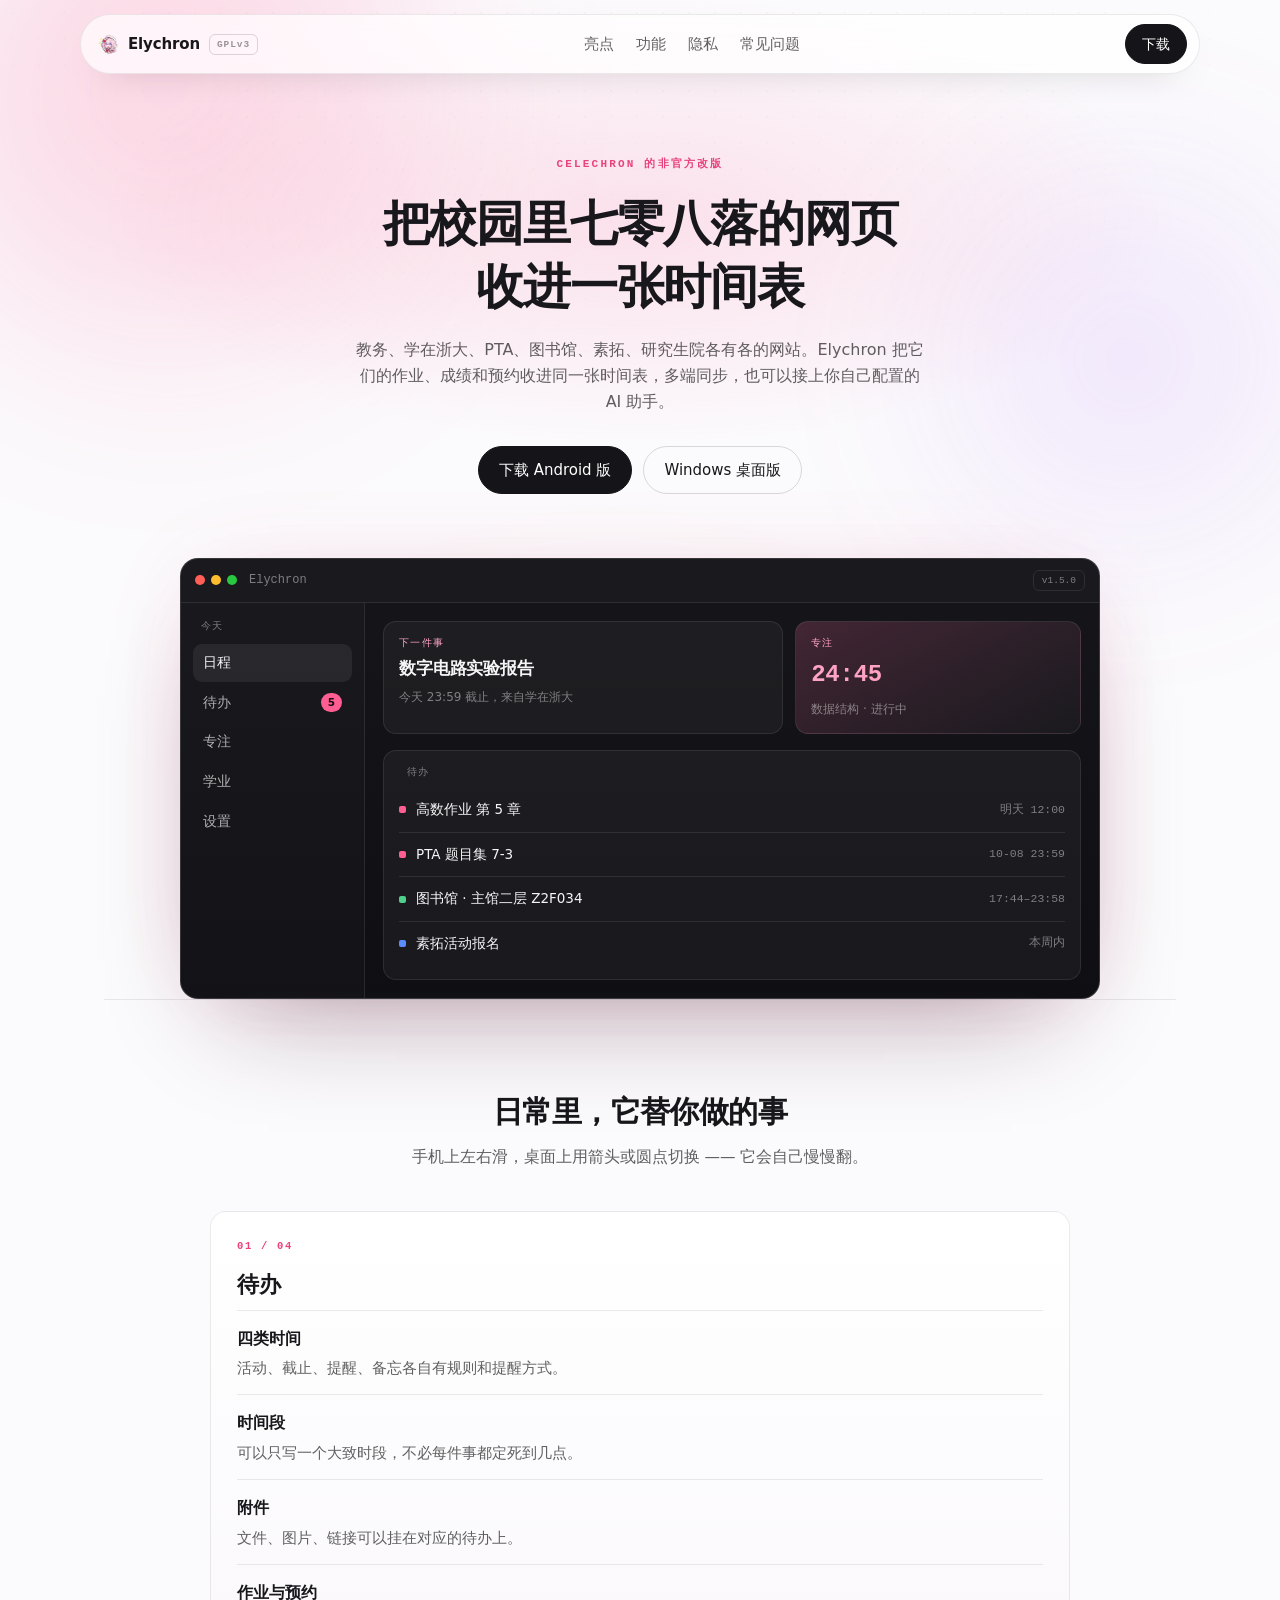
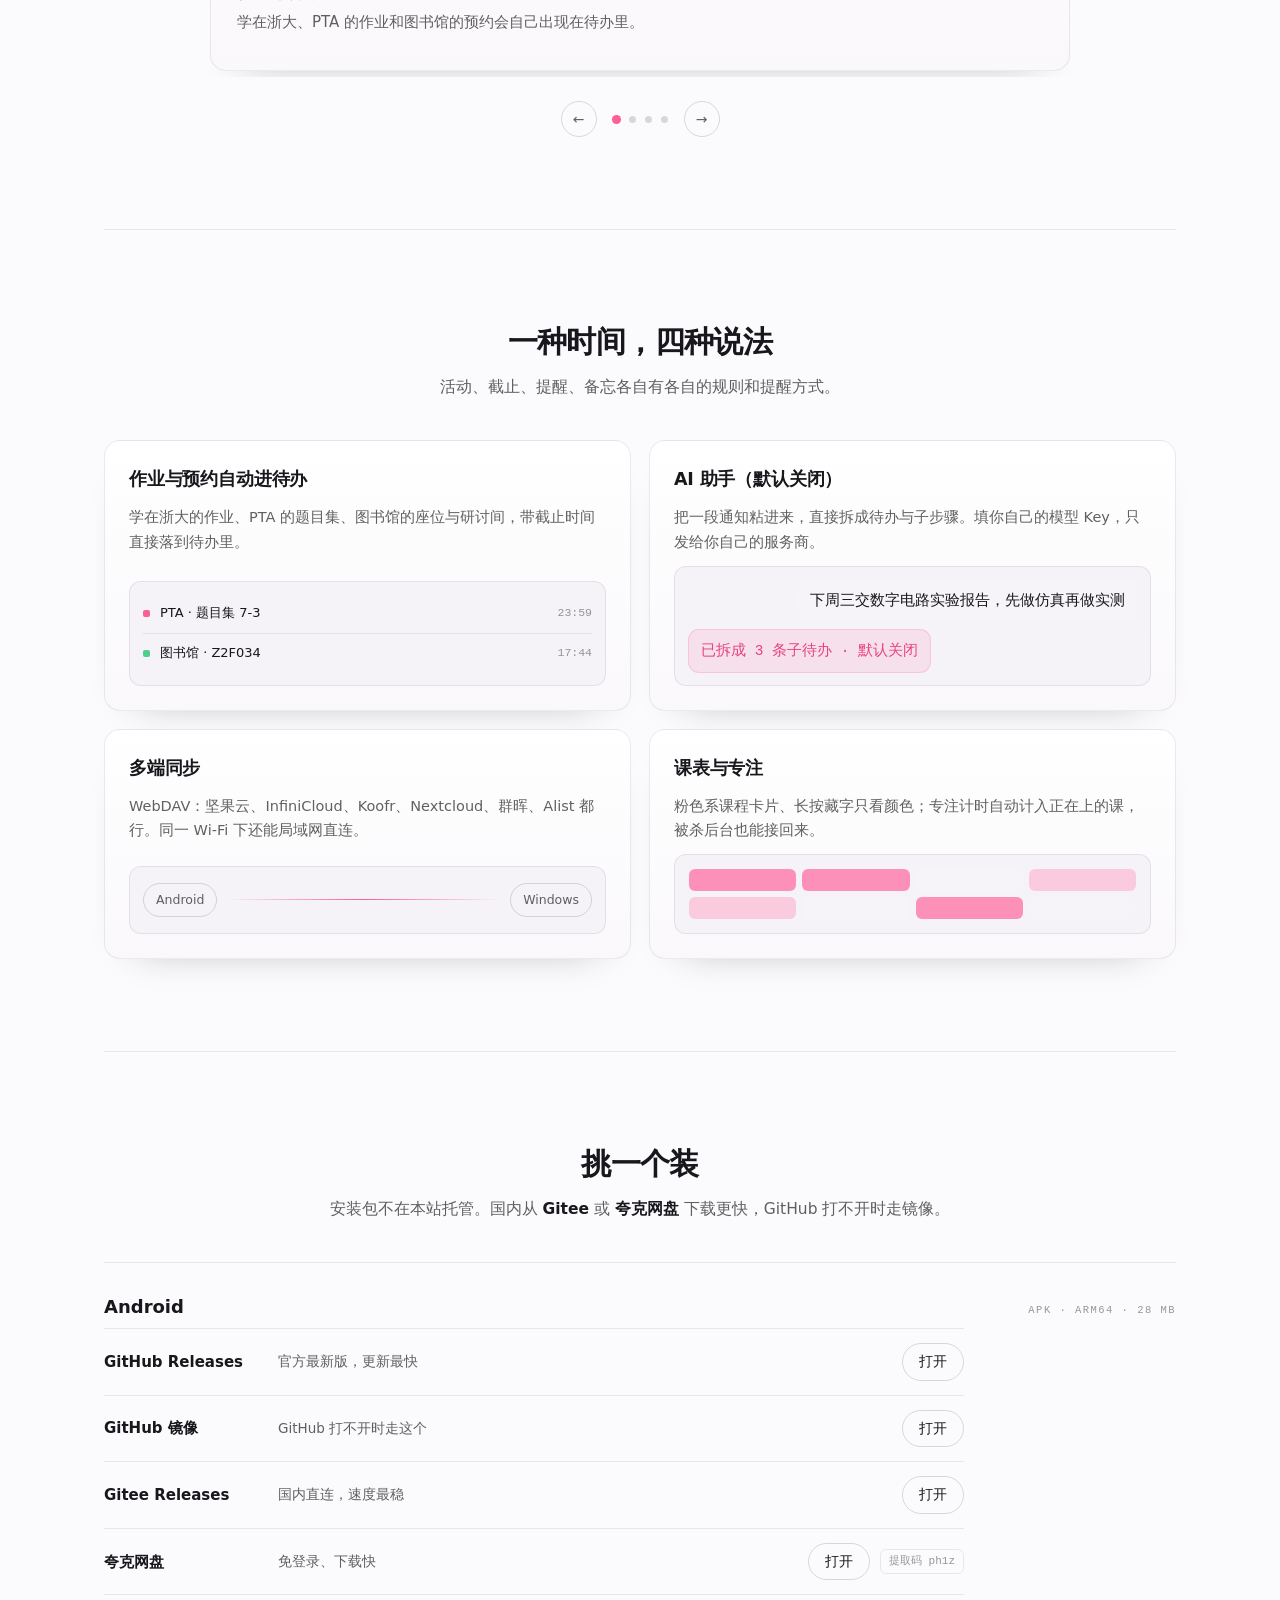
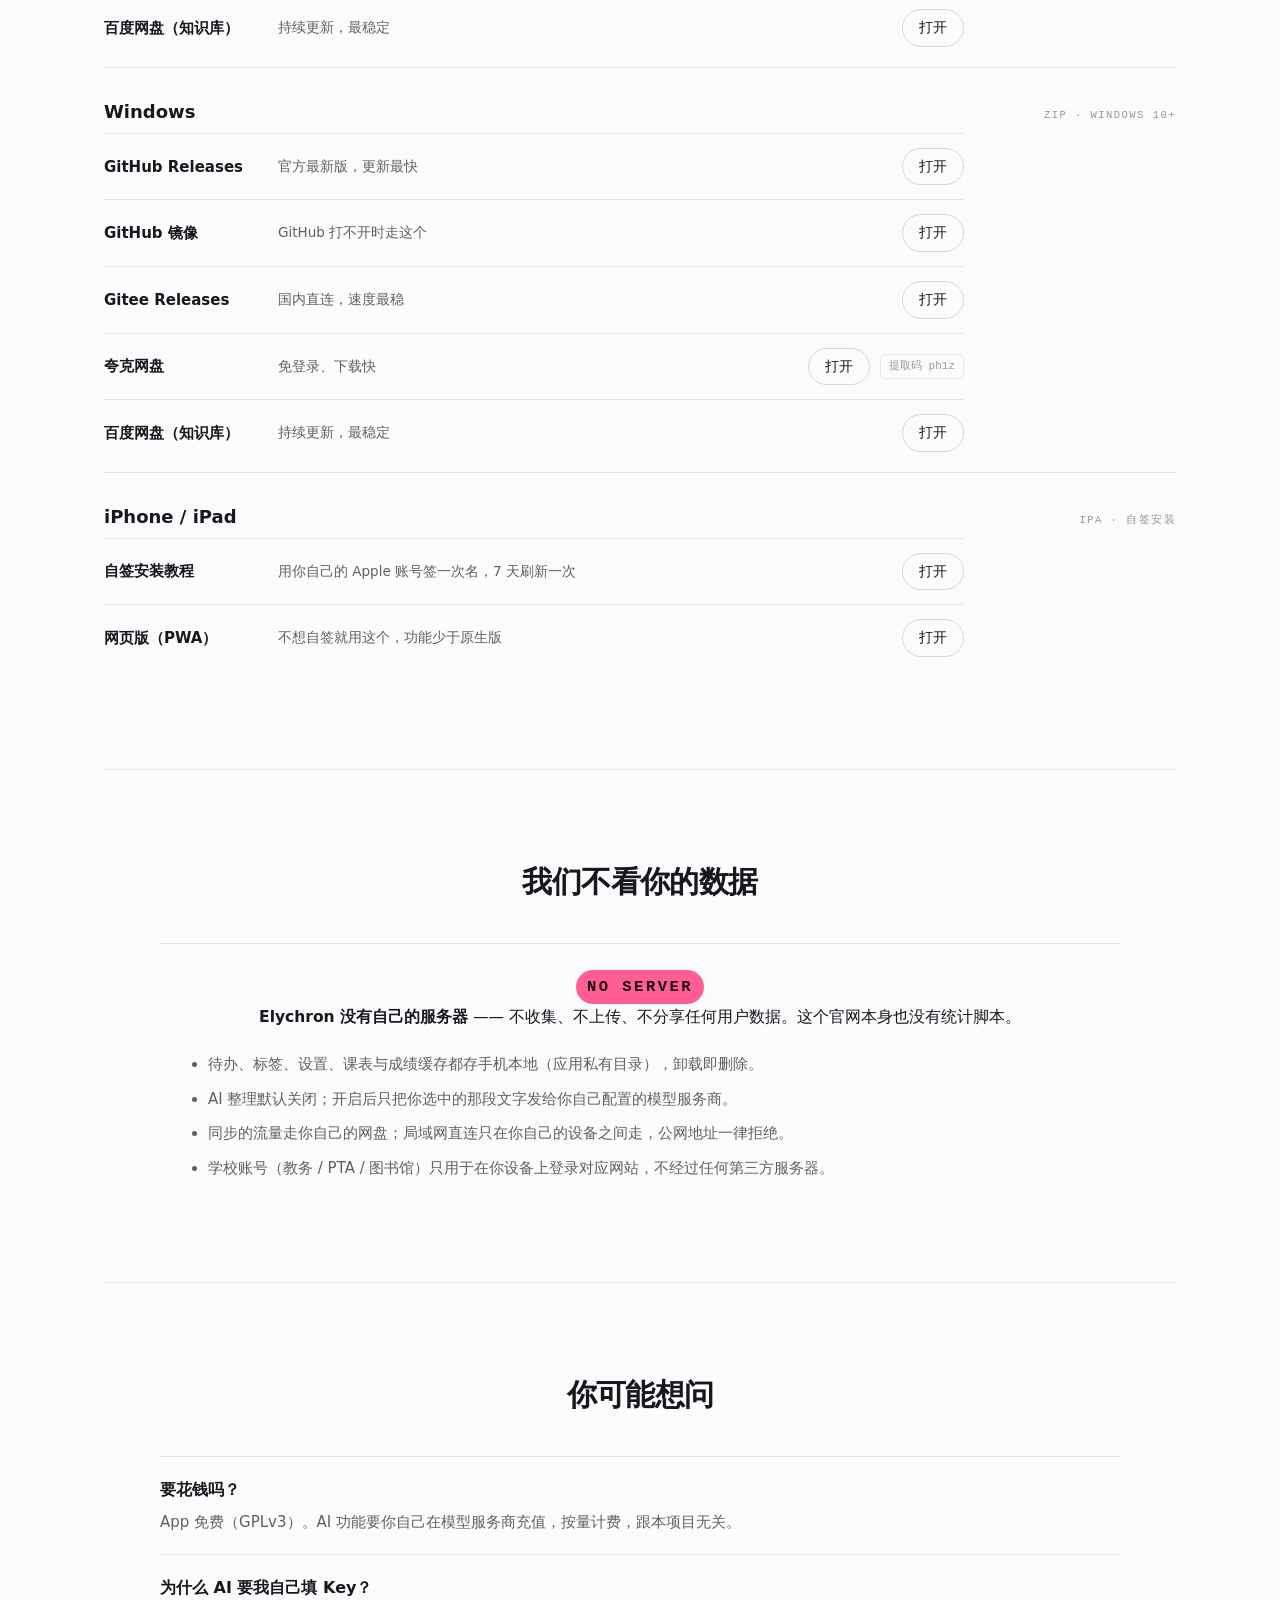
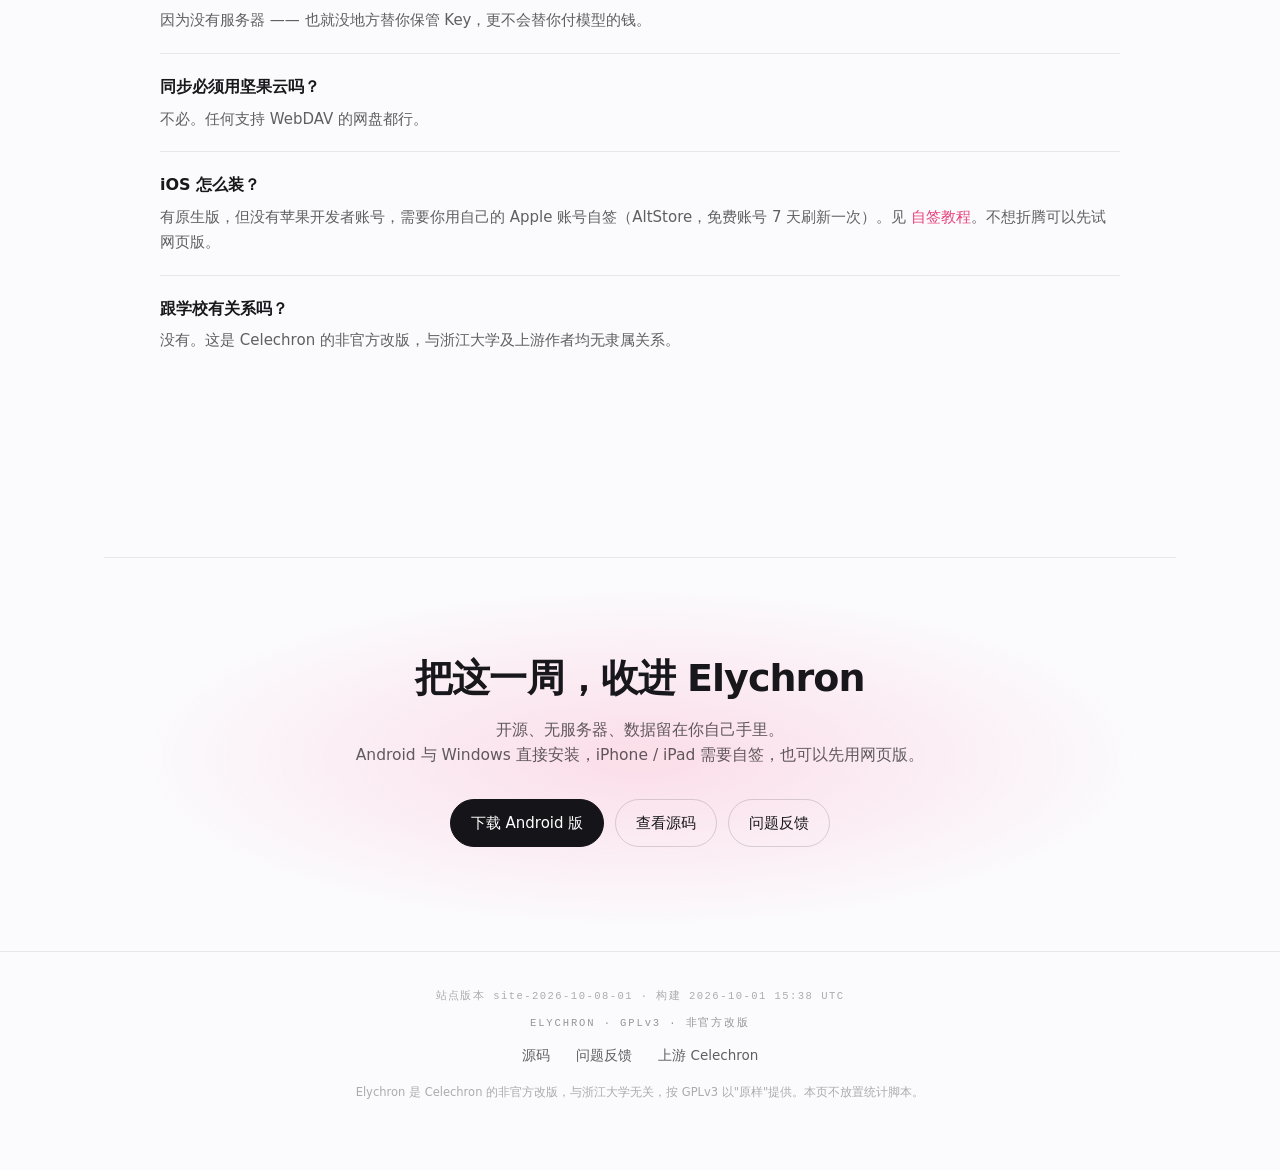
==== commit ee89af1f: "docs(iOS): 新增用户向自签安装教程；site: iPhone 卡片改为自签安装并链接教程" ====
--- a/site/deploy/index.html
+++ b/site/deploy/index.html
@@ -532,8 +532,11 @@
       </ul>
     </div>
     <div class="platform">
-      <div class="p-head"><h3>iPhone / iPad</h3><p class="meta-line mono">PWA · 规划中</p></div>
-      <p class="why" style="margin:12px 0 0">没有苹果开发者账号，原生版暂缓；计划走 PWA 网页版路线，正在做。</p>
+      <div class="p-head"><h3>iPhone / iPad</h3><p class="meta-line mono">IPA · 自签安装</p></div>
+      <ul class="mirrors">
+        <li><span class="src">自签安装教程</span><span class="why">用你自己的 Apple 账号签一次名，7 天刷新一次</span><a class="link" href="https://github.com/Elyyyyyyyyxer/Elychron/blob/main/docs/ios-self-sign-guide.md" rel="noopener">打开</a></li>
+        <li><span class="src">网页版（PWA）</span><span class="why">不想自签就用这个，功能少于原生版</span><a class="link" href="./" rel="noopener">打开</a></li>
+      </ul>
     </div>
   </section>
 
@@ -559,7 +562,7 @@
       <div><dt>要花钱吗？</dt><dd>App 免费（GPLv3）。AI 功能要你自己在模型服务商充值，按量计费，跟本项目无关。</dd></div>
       <div><dt>为什么 AI 要我自己填 Key？</dt><dd>因为没有服务器 —— 也就没地方替你保管 Key，更不会替你付模型的钱。</dd></div>
       <div><dt>同步必须用坚果云吗？</dt><dd>不必。任何支持 WebDAV 的网盘都行。</dd></div>
-      <div><dt>iOS 什么时候有？</dt><dd>没有苹果开发者账号，计划用 PWA 网页版代替，正在做。</dd></div>
+      <div><dt>iOS 怎么装？</dt><dd>有原生版，但没有苹果开发者账号，需要你用自己的 Apple 账号自签（AltStore，免费账号 7 天刷新一次）。见 <a href="https://github.com/Elyyyyyyyyxer/Elychron/blob/main/docs/ios-self-sign-guide.md" rel="noopener">自签教程</a>。不想折腾可以先试网页版。</dd></div>
       <div><dt>跟学校有关系吗？</dt><dd>没有。这是 Celechron 的非官方改版，与浙江大学及上游作者均无隶属关系。</dd></div>
     </dl>
   </section>
@@ -567,7 +570,7 @@
   <section class="endcta">
     <div class="glow" aria-hidden="true"></div>
     <h2>把这一周，收进 Elychron</h2>
-    <p class="sub">开源、无服务器、数据留在你自己手里。<br>Android 与 Windows 现在就能用，iPhone 走 PWA 路线。</p>
+    <p class="sub">开源、无服务器、数据留在你自己手里。<br>Android 与 Windows 直接安装，iPhone / iPad 需要自签，也可以先用网页版。</p>
     <div class="cta">
       <a class="btn primary" href="#download">下载 Android 版</a>
       <a class="btn" href="https://github.com/Elyyyyyyyyxer/Elychron" rel="noopener">查看源码</a>
@@ -578,7 +581,7 @@
 </main>
 
 <footer class="footer">
-  <p class="sitever mono">站点版本 site-2026-10-06-01 · 构建 2026-10-01 15:38 UTC</p>
+  <p class="sitever mono">站点版本 site-2026-10-08-01 · 构建 2026-10-01 15:38 UTC</p>
   <p class="brandline mono">ELYCHRON · GPLv3 · 非官方改版</p>
   <p class="links">
     <a href="https://github.com/Elyyyyyyyyxer/Elychron" rel="noopener">源码</a>
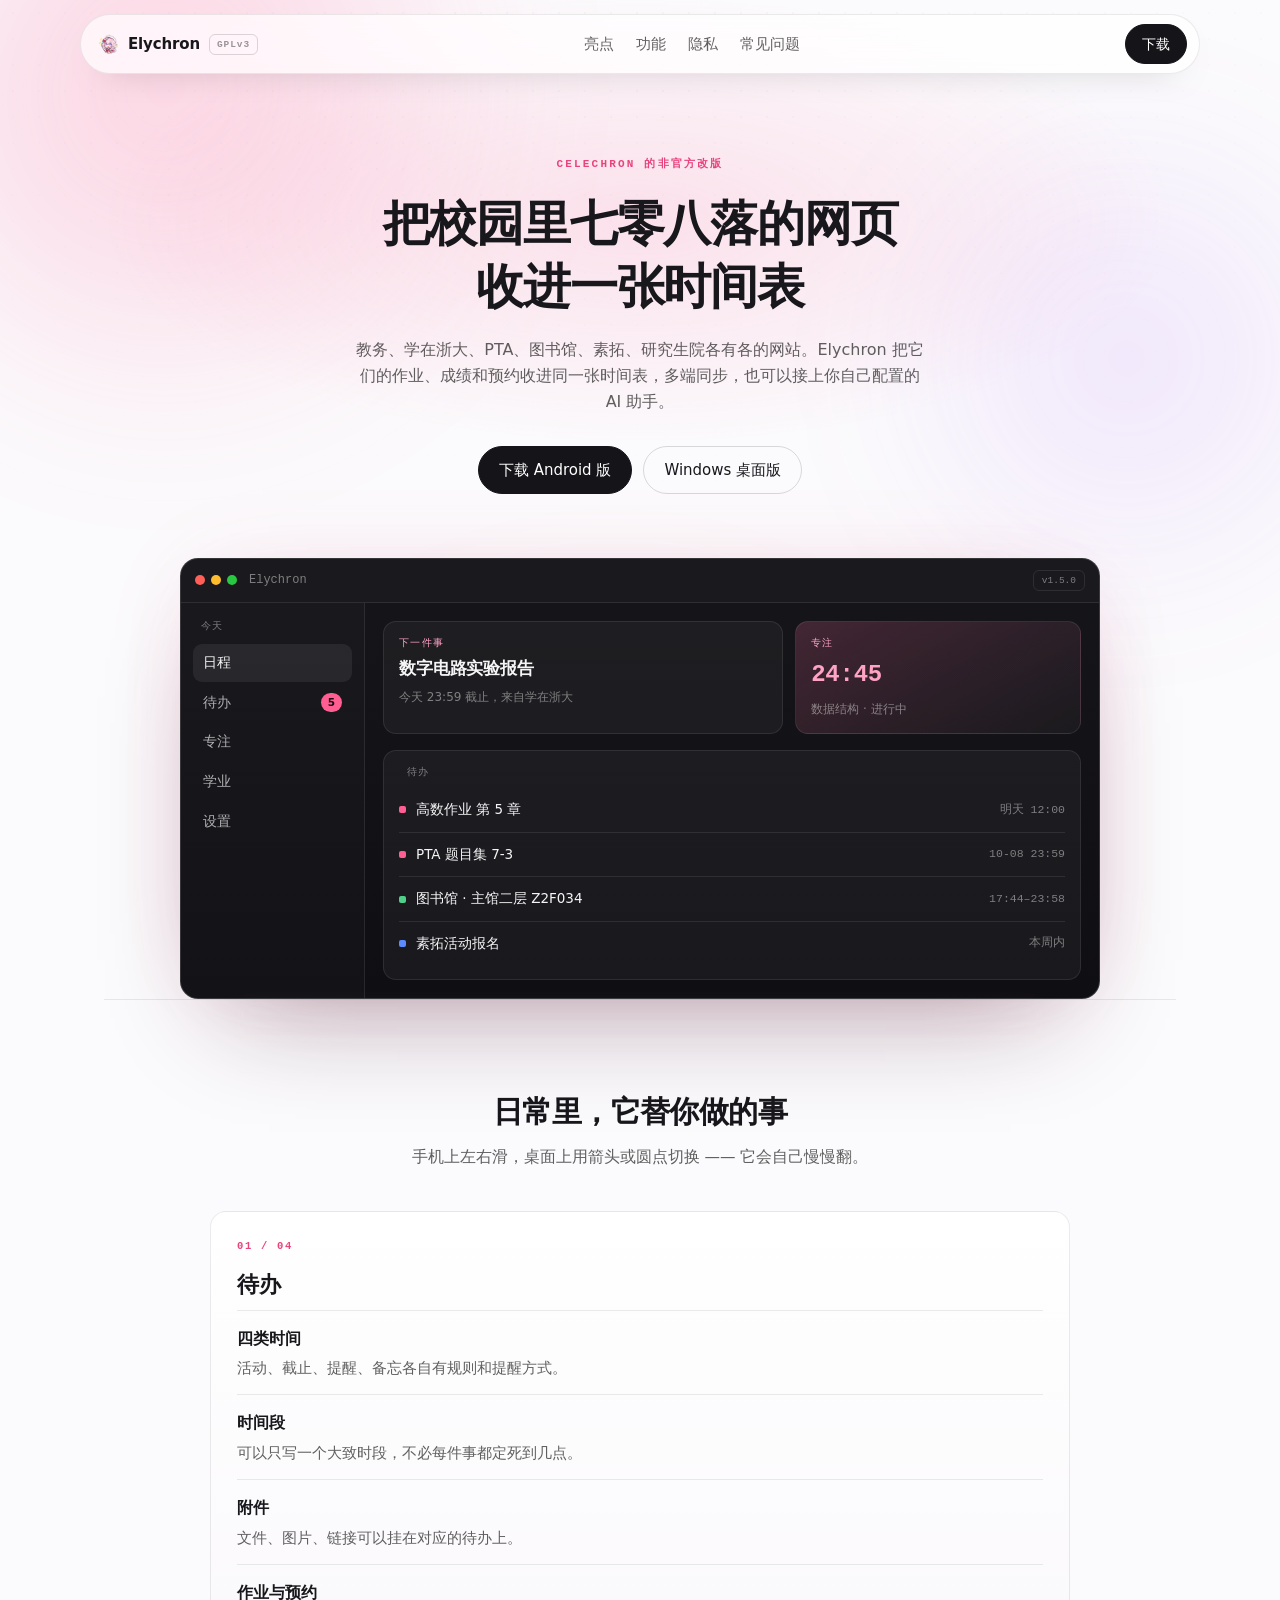
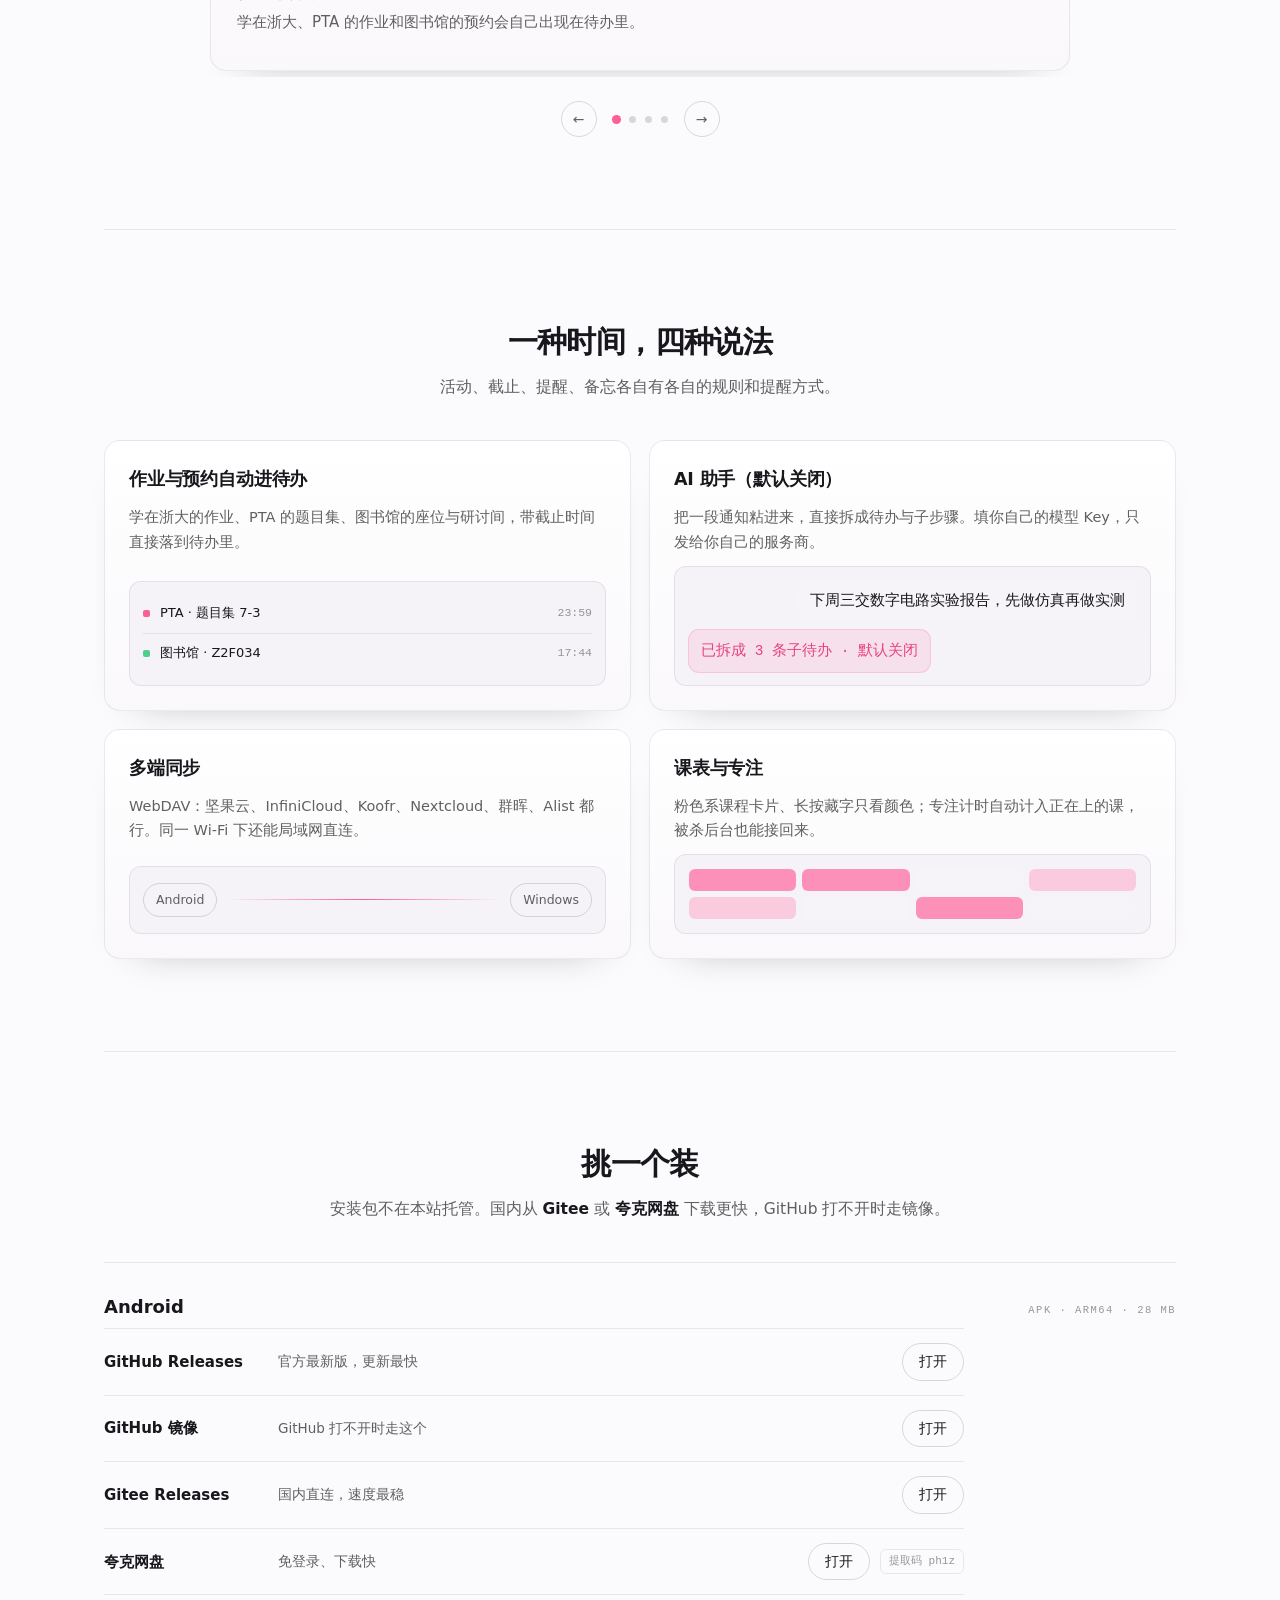
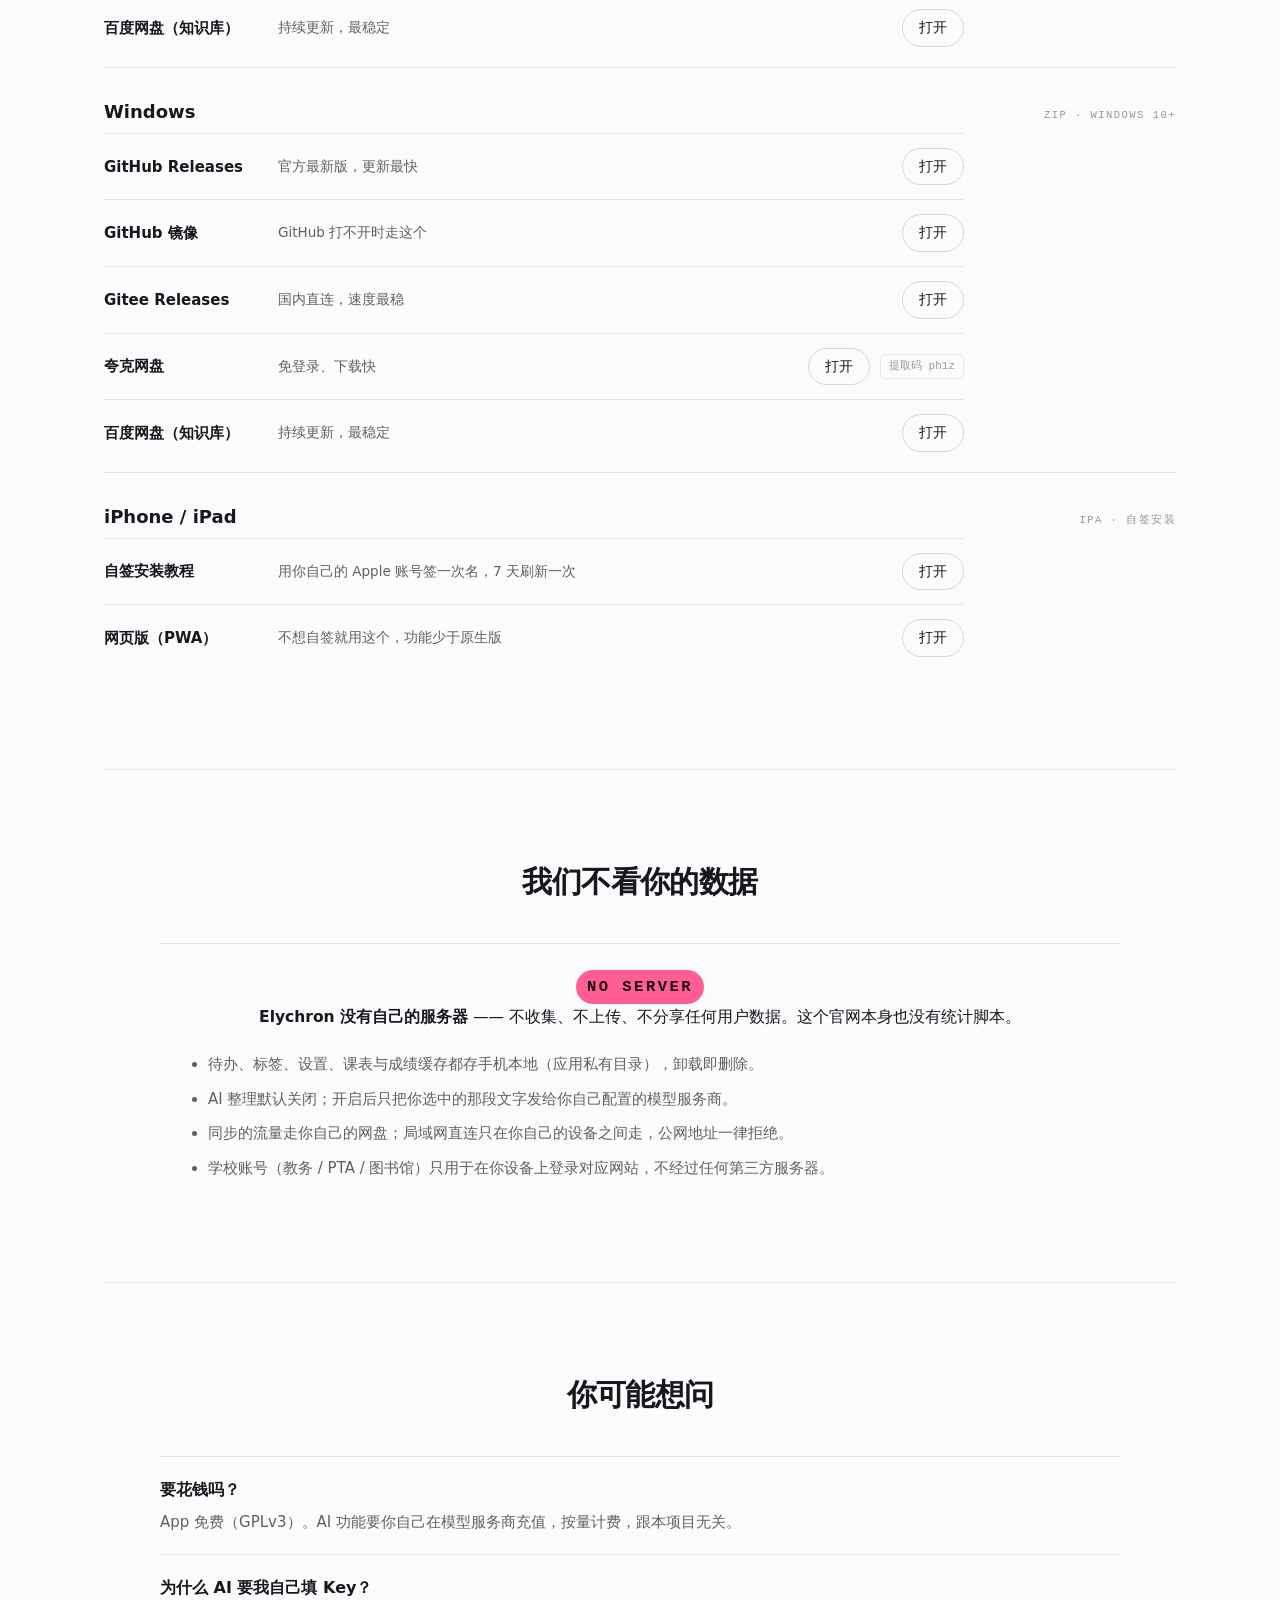
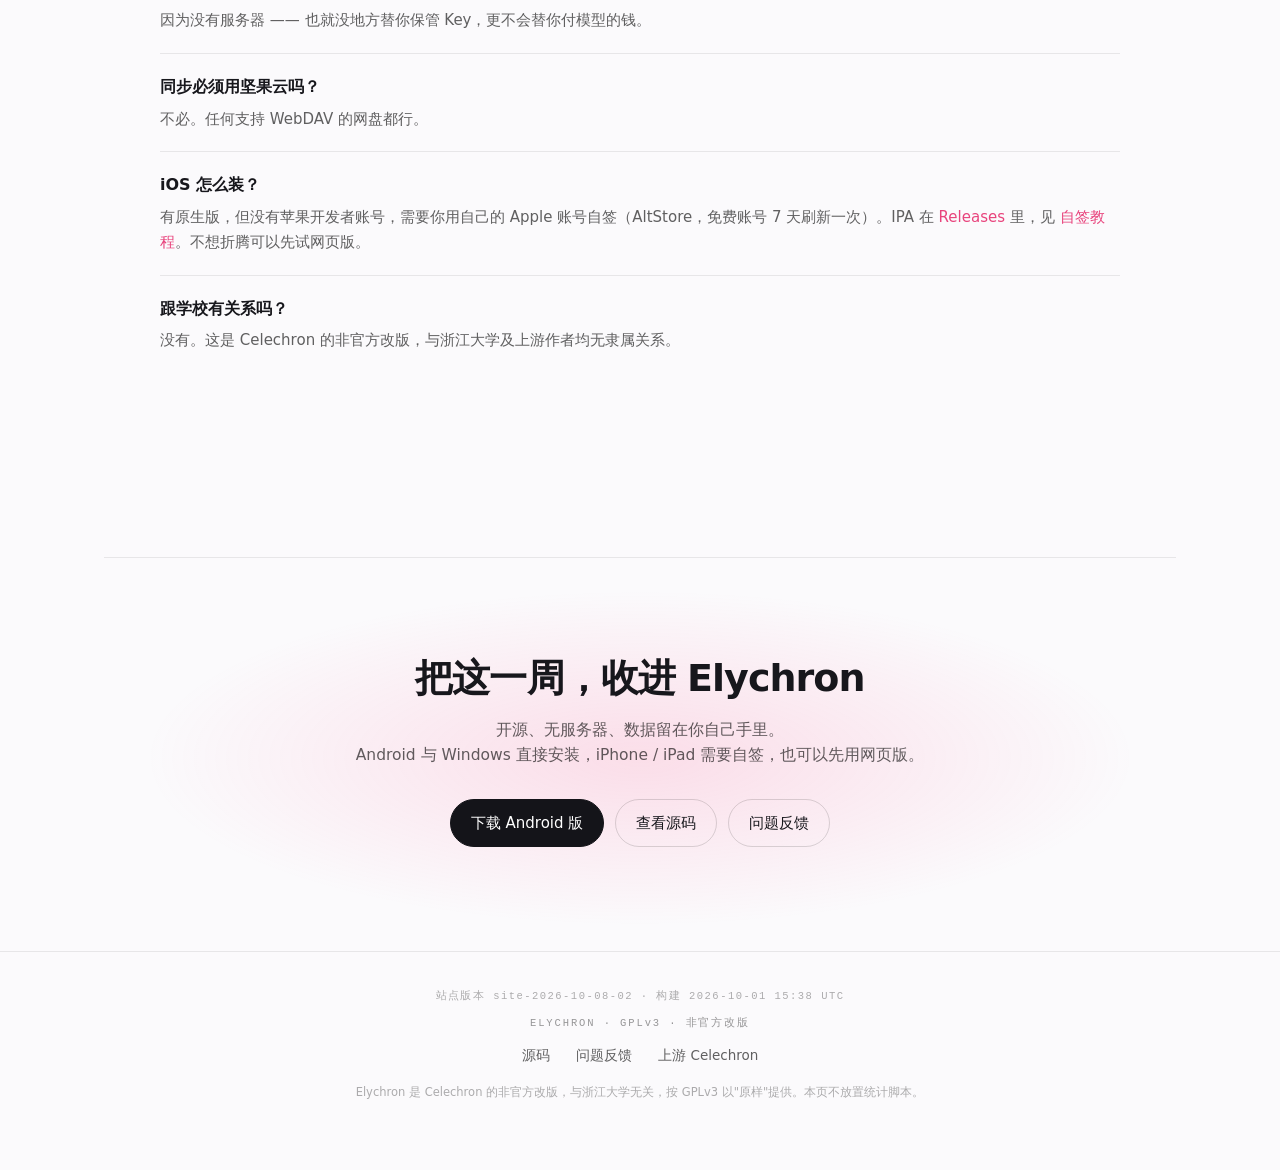
==== commit e1d3e449: "site: iPhone 卡片补上 iOS Release 的 IPA 下载入口与 Releases 指引" ====
--- a/site/deploy/index.html
+++ b/site/deploy/index.html
@@ -562,7 +562,7 @@
       <div><dt>要花钱吗？</dt><dd>App 免费（GPLv3）。AI 功能要你自己在模型服务商充值，按量计费，跟本项目无关。</dd></div>
       <div><dt>为什么 AI 要我自己填 Key？</dt><dd>因为没有服务器 —— 也就没地方替你保管 Key，更不会替你付模型的钱。</dd></div>
       <div><dt>同步必须用坚果云吗？</dt><dd>不必。任何支持 WebDAV 的网盘都行。</dd></div>
-      <div><dt>iOS 怎么装？</dt><dd>有原生版，但没有苹果开发者账号，需要你用自己的 Apple 账号自签（AltStore，免费账号 7 天刷新一次）。见 <a href="https://github.com/Elyyyyyyyyxer/Elychron/blob/main/docs/ios-self-sign-guide.md" rel="noopener">自签教程</a>。不想折腾可以先试网页版。</dd></div>
+      <div><dt>iOS 怎么装？</dt><dd>有原生版，但没有苹果开发者账号，需要你用自己的 Apple 账号自签（AltStore，免费账号 7 天刷新一次）。IPA 在 <a href="https://github.com/Elyyyyyyyyxer/Elychron/releases/tag/v1.5.0.1-ios" rel="noopener">Releases</a> 里，见 <a href="https://github.com/Elyyyyyyyyxer/Elychron/blob/main/docs/ios-self-sign-guide.md" rel="noopener">自签教程</a>。不想折腾可以先试网页版。</dd></div>
       <div><dt>跟学校有关系吗？</dt><dd>没有。这是 Celechron 的非官方改版，与浙江大学及上游作者均无隶属关系。</dd></div>
     </dl>
   </section>
@@ -581,7 +581,7 @@
 </main>
 
 <footer class="footer">
-  <p class="sitever mono">站点版本 site-2026-10-08-01 · 构建 2026-10-01 15:38 UTC</p>
+  <p class="sitever mono">站点版本 site-2026-10-08-02 · 构建 2026-10-01 15:38 UTC</p>
   <p class="brandline mono">ELYCHRON · GPLv3 · 非官方改版</p>
   <p class="links">
     <a href="https://github.com/Elyyyyyyyyxer/Elychron" rel="noopener">源码</a>
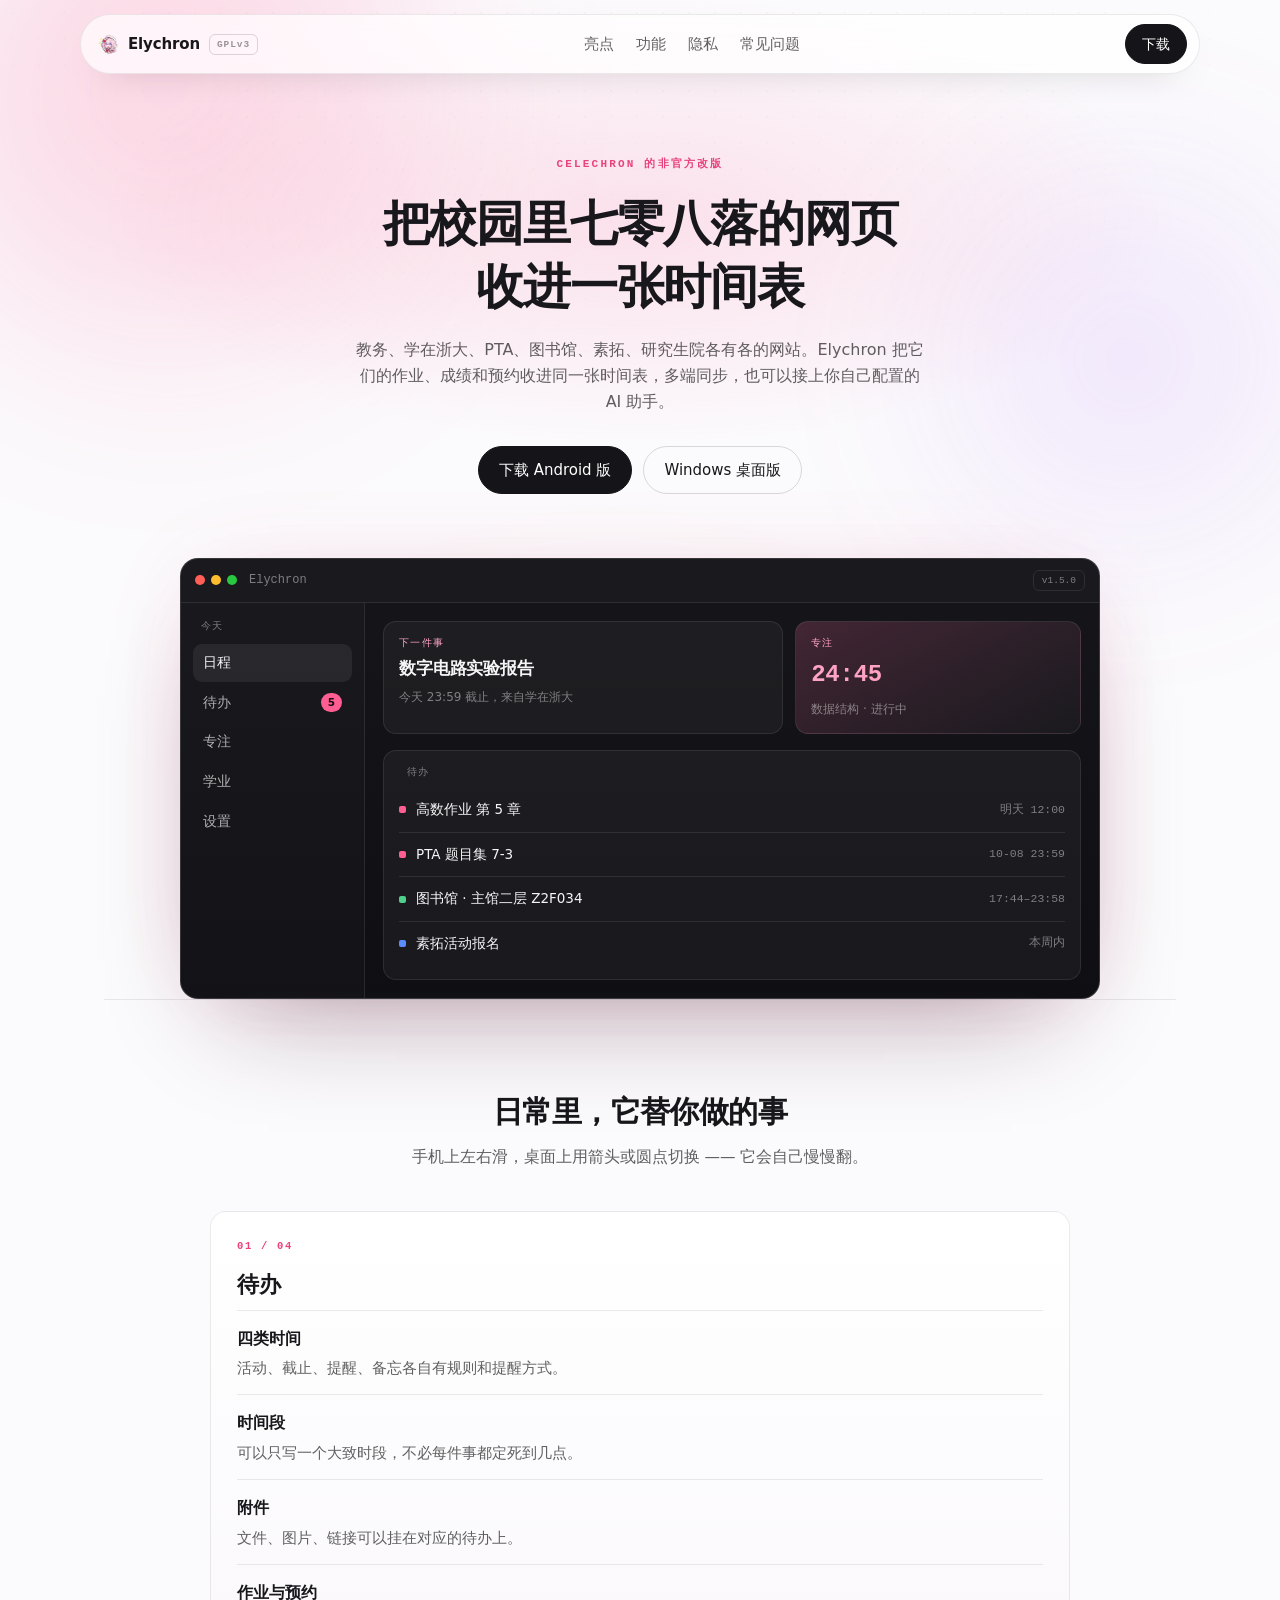
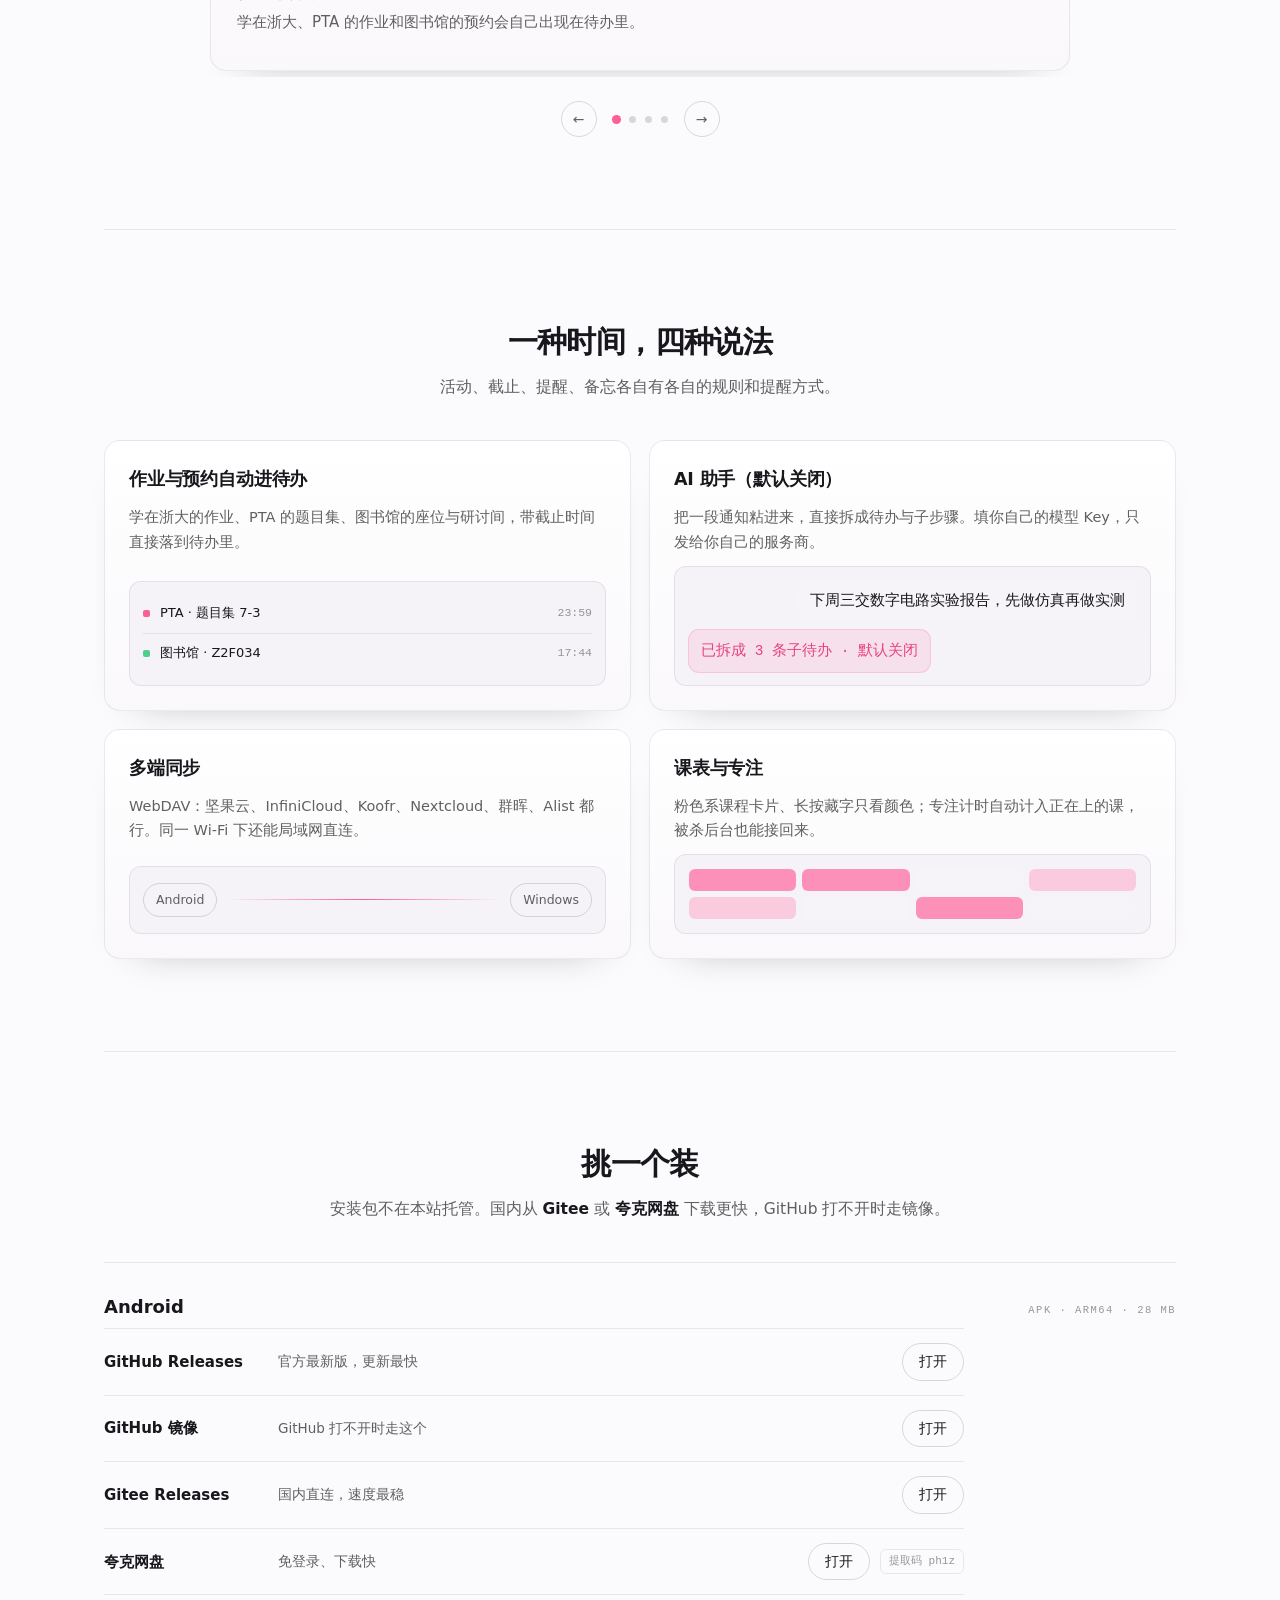
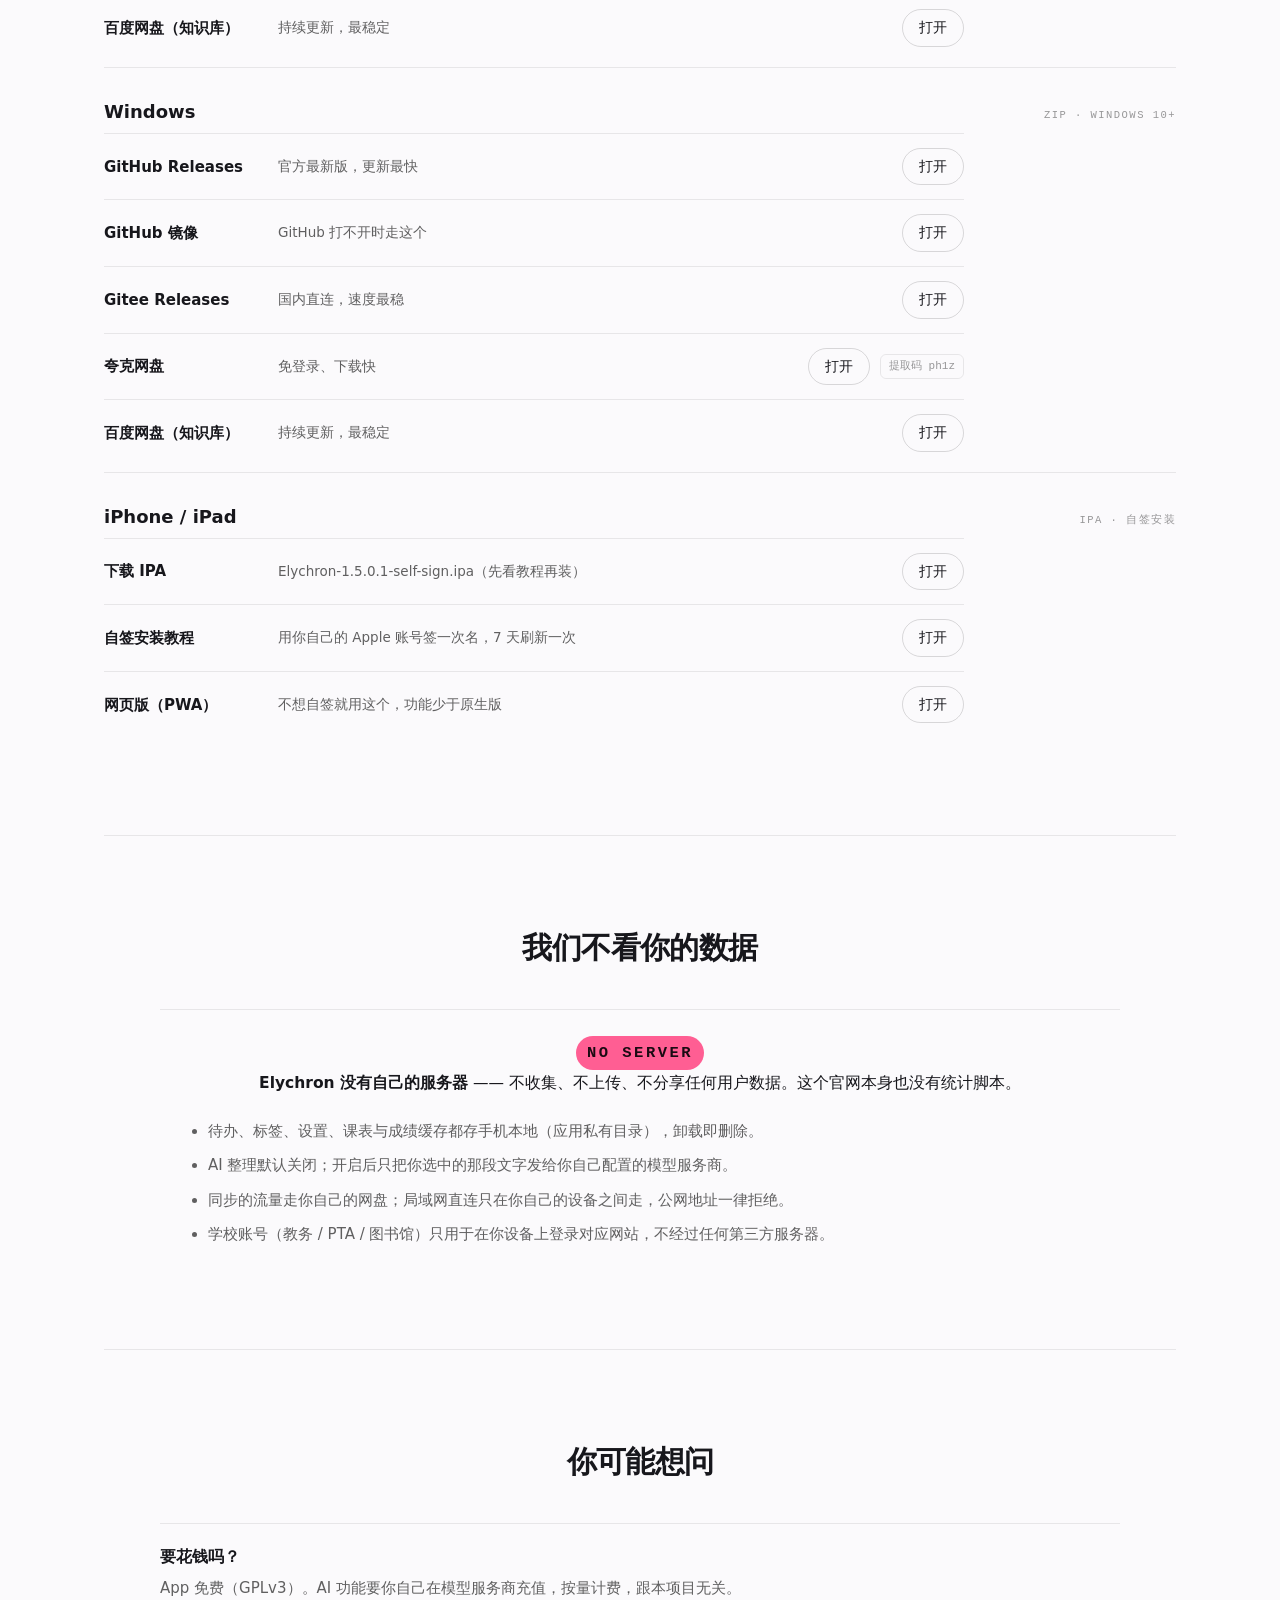
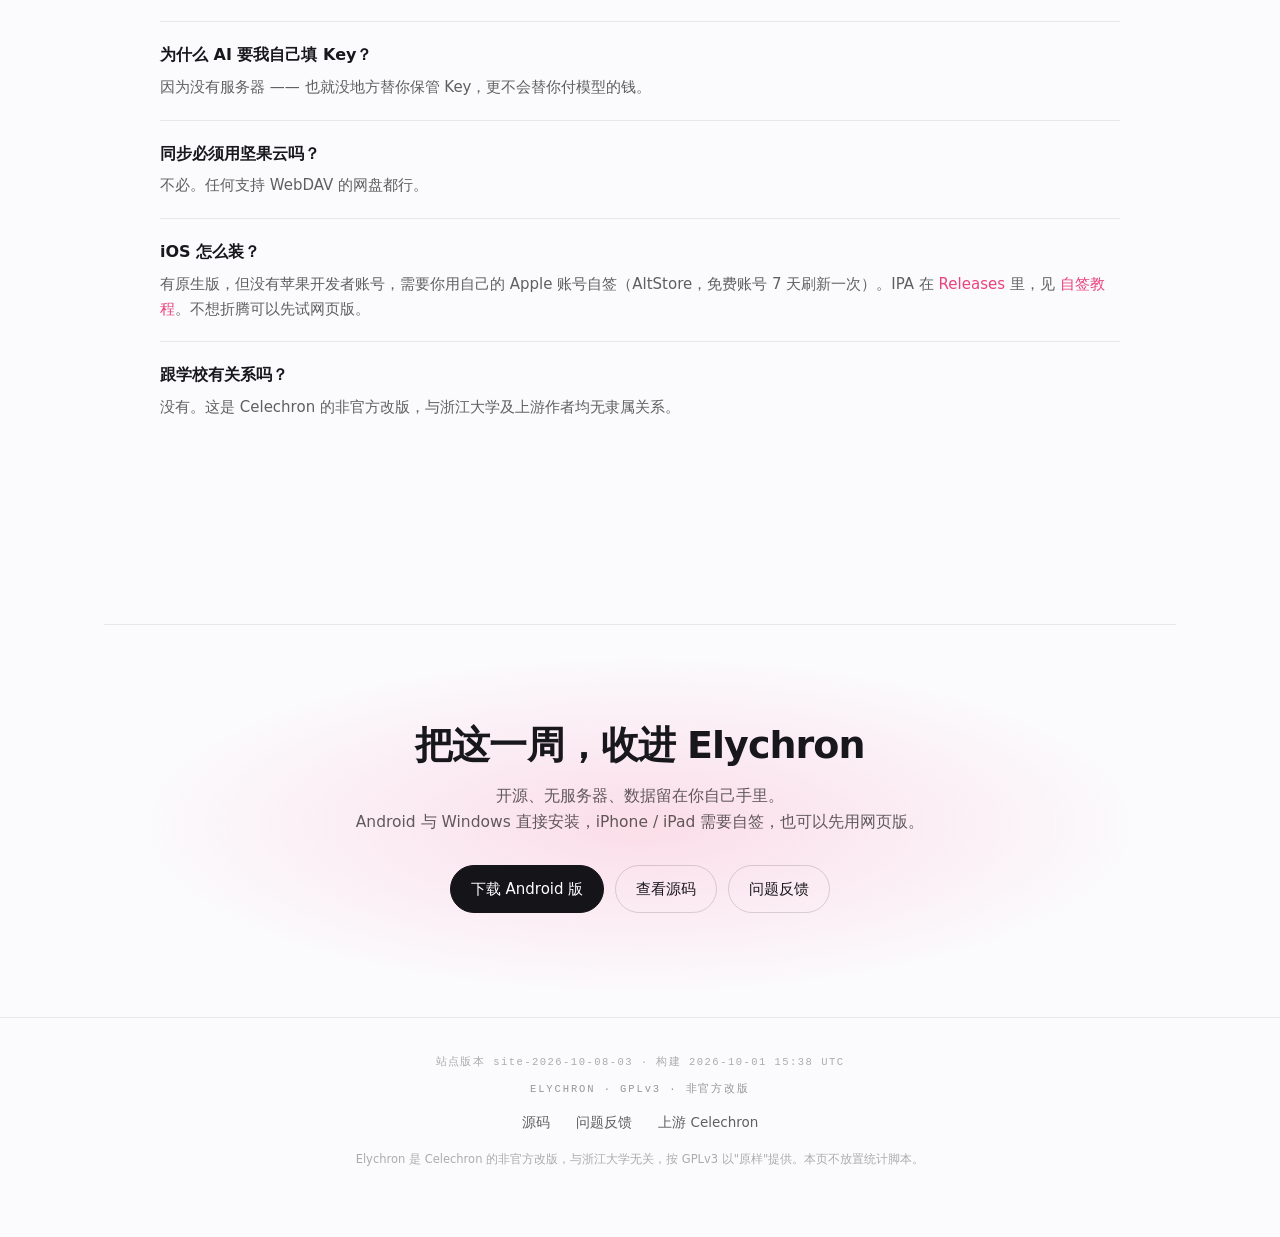
==== commit cc6134bd: "site: iPhone 卡片加上 iOS Release 的 IPA 下载入口（自签包）" ====
--- a/site/deploy/index.html
+++ b/site/deploy/index.html
@@ -534,6 +534,7 @@
     <div class="platform">
       <div class="p-head"><h3>iPhone / iPad</h3><p class="meta-line mono">IPA · 自签安装</p></div>
       <ul class="mirrors">
+        <li><span class="src">下载 IPA</span><span class="why">Elychron-1.5.0.1-self-sign.ipa（先看教程再装）</span><a class="link" href="https://github.com/Elyyyyyyyyxer/Elychron/releases/download/v1.5.0.1-ios/Elychron-1.5.0.1-self-sign.ipa" rel="noopener">打开</a></li>
         <li><span class="src">自签安装教程</span><span class="why">用你自己的 Apple 账号签一次名，7 天刷新一次</span><a class="link" href="https://github.com/Elyyyyyyyyxer/Elychron/blob/main/docs/ios-self-sign-guide.md" rel="noopener">打开</a></li>
         <li><span class="src">网页版（PWA）</span><span class="why">不想自签就用这个，功能少于原生版</span><a class="link" href="./" rel="noopener">打开</a></li>
       </ul>
@@ -581,7 +582,7 @@
 </main>
 
 <footer class="footer">
-  <p class="sitever mono">站点版本 site-2026-10-08-02 · 构建 2026-10-01 15:38 UTC</p>
+  <p class="sitever mono">站点版本 site-2026-10-08-03 · 构建 2026-10-01 15:38 UTC</p>
   <p class="brandline mono">ELYCHRON · GPLv3 · 非官方改版</p>
   <p class="links">
     <a href="https://github.com/Elyyyyyyyyxer/Elychron" rel="noopener">源码</a>
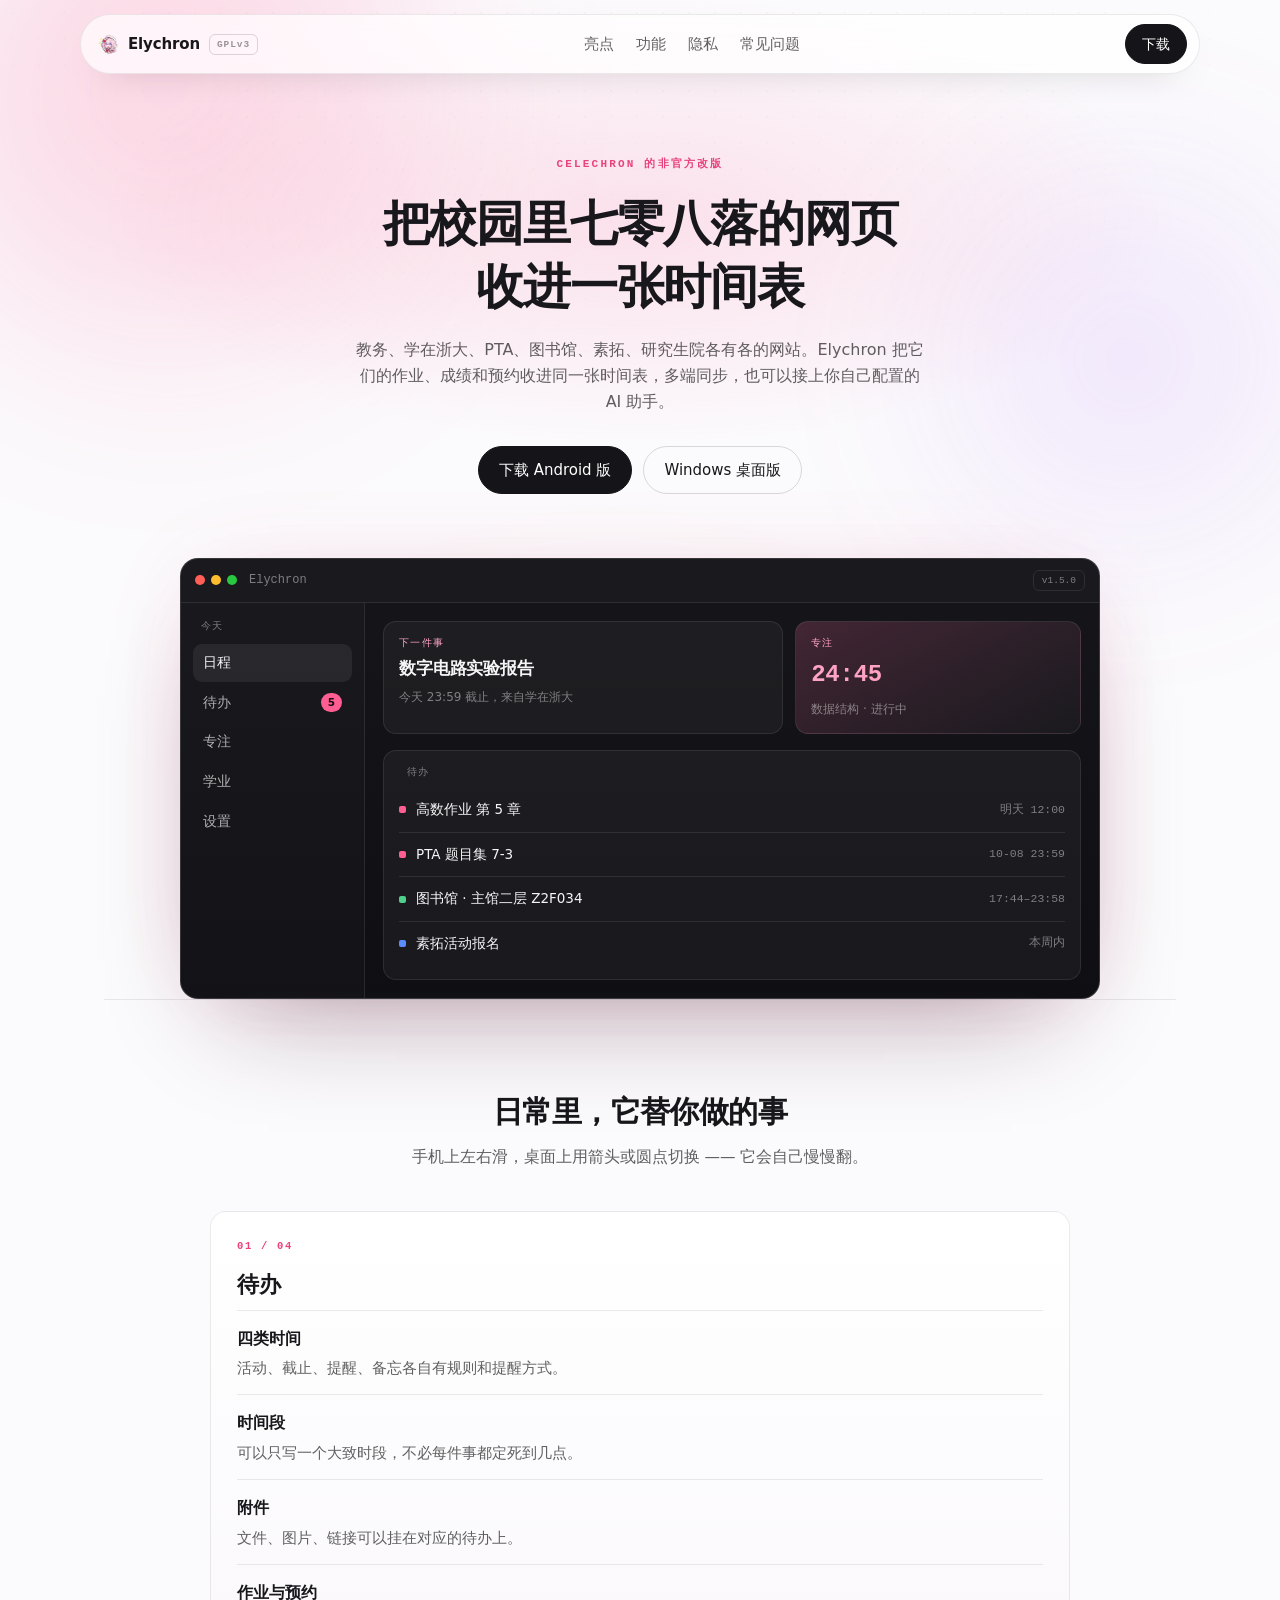
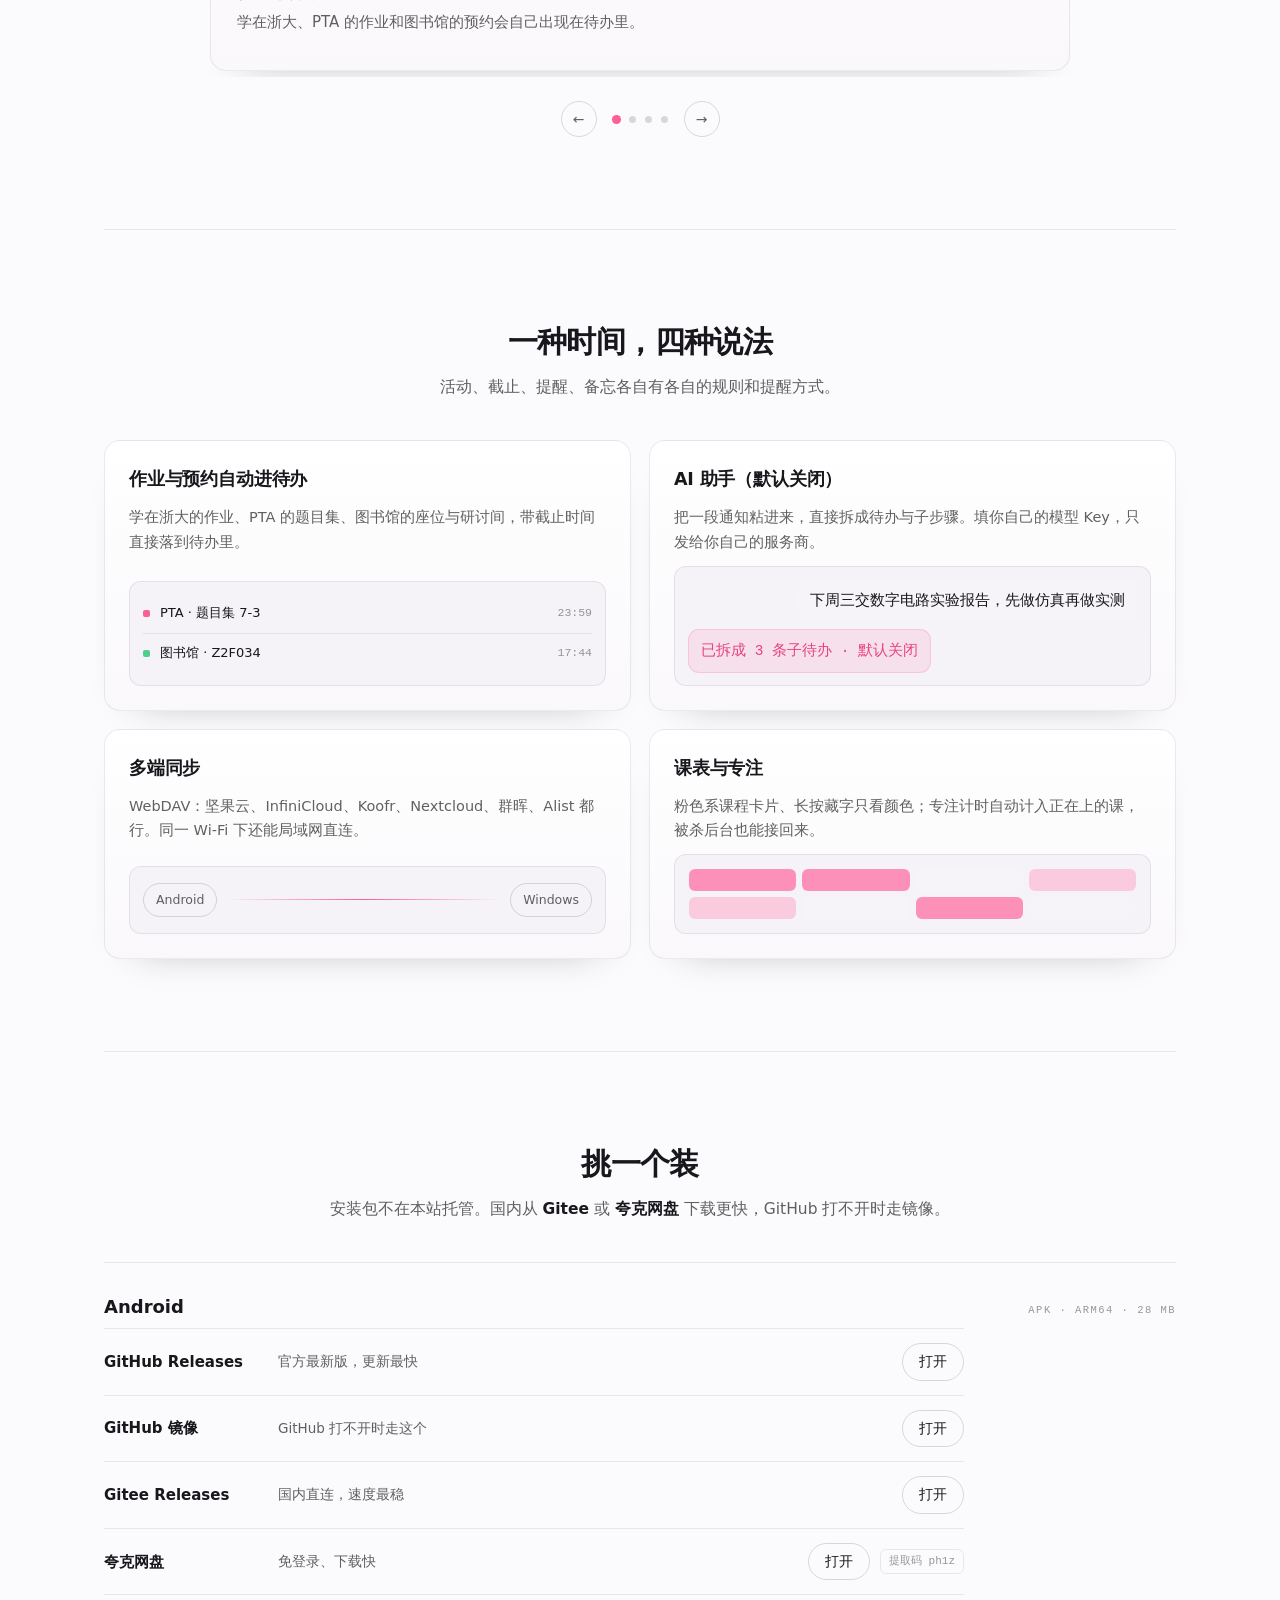
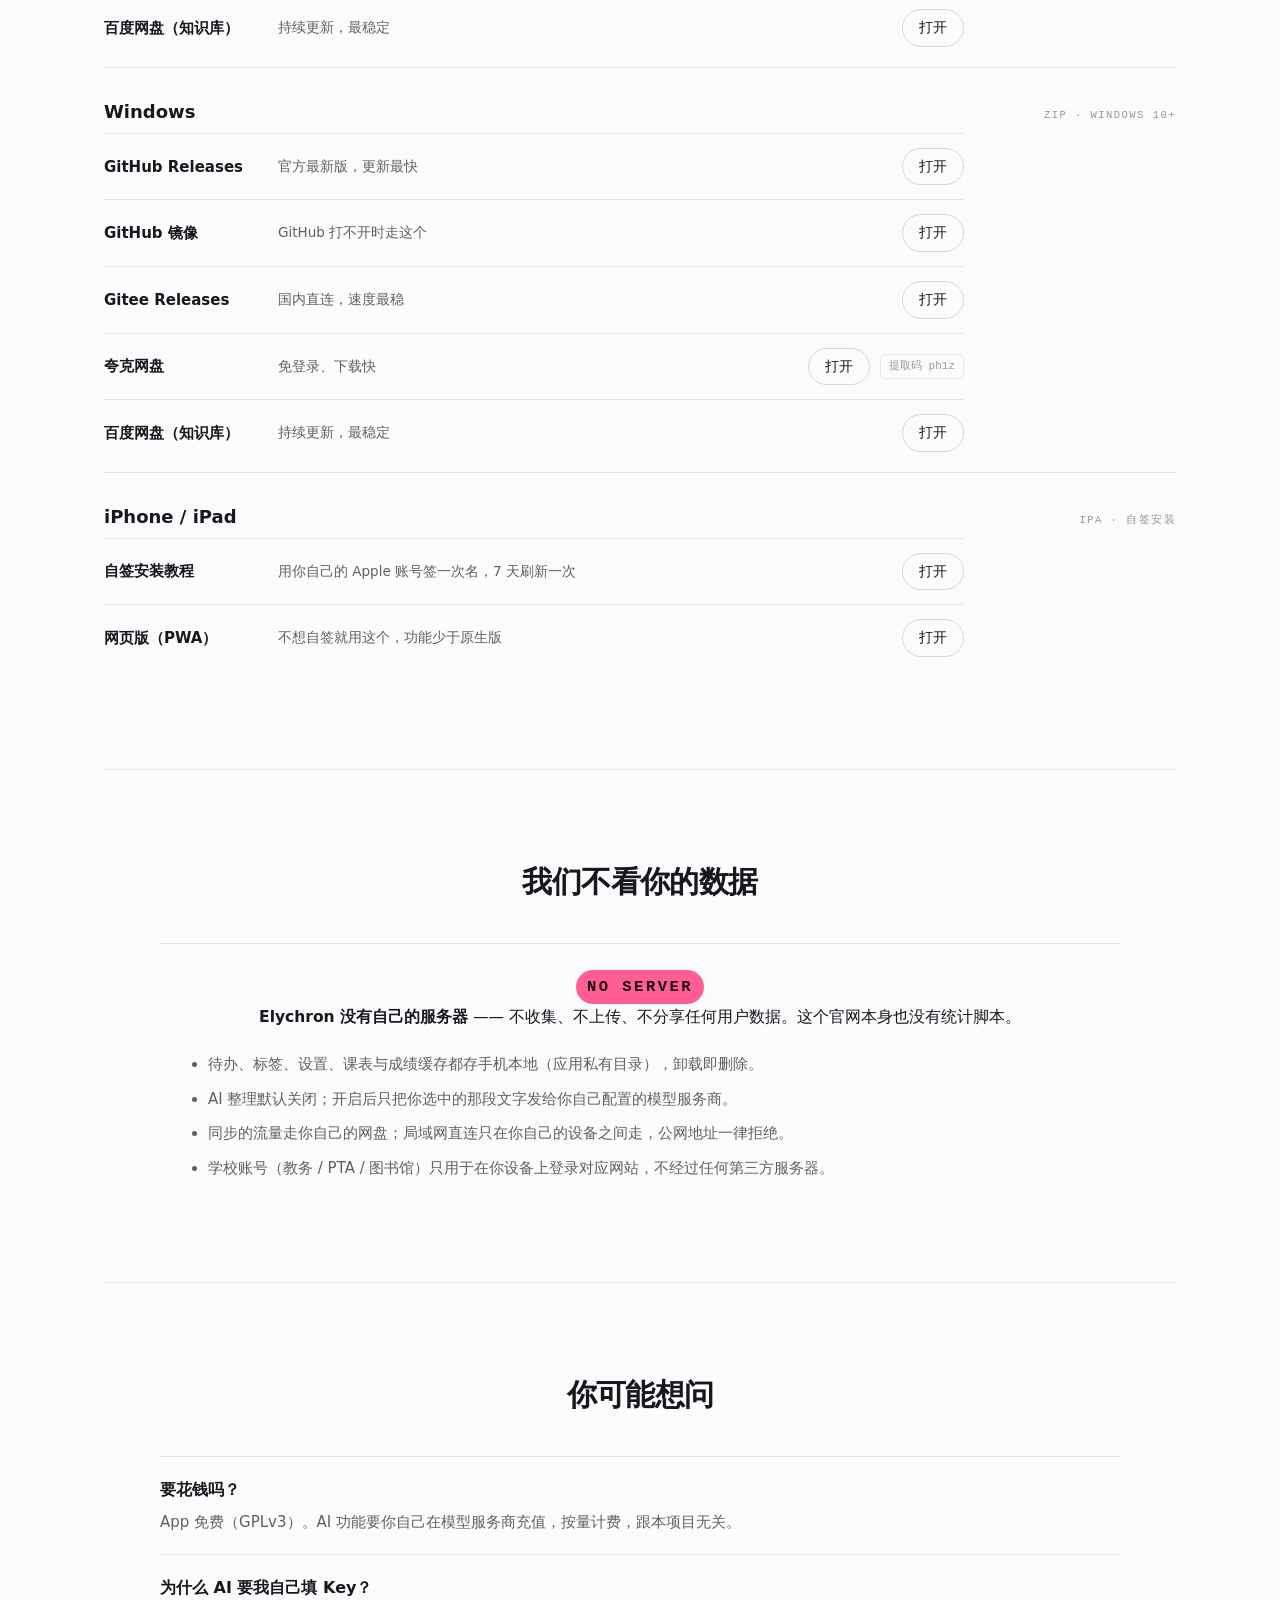
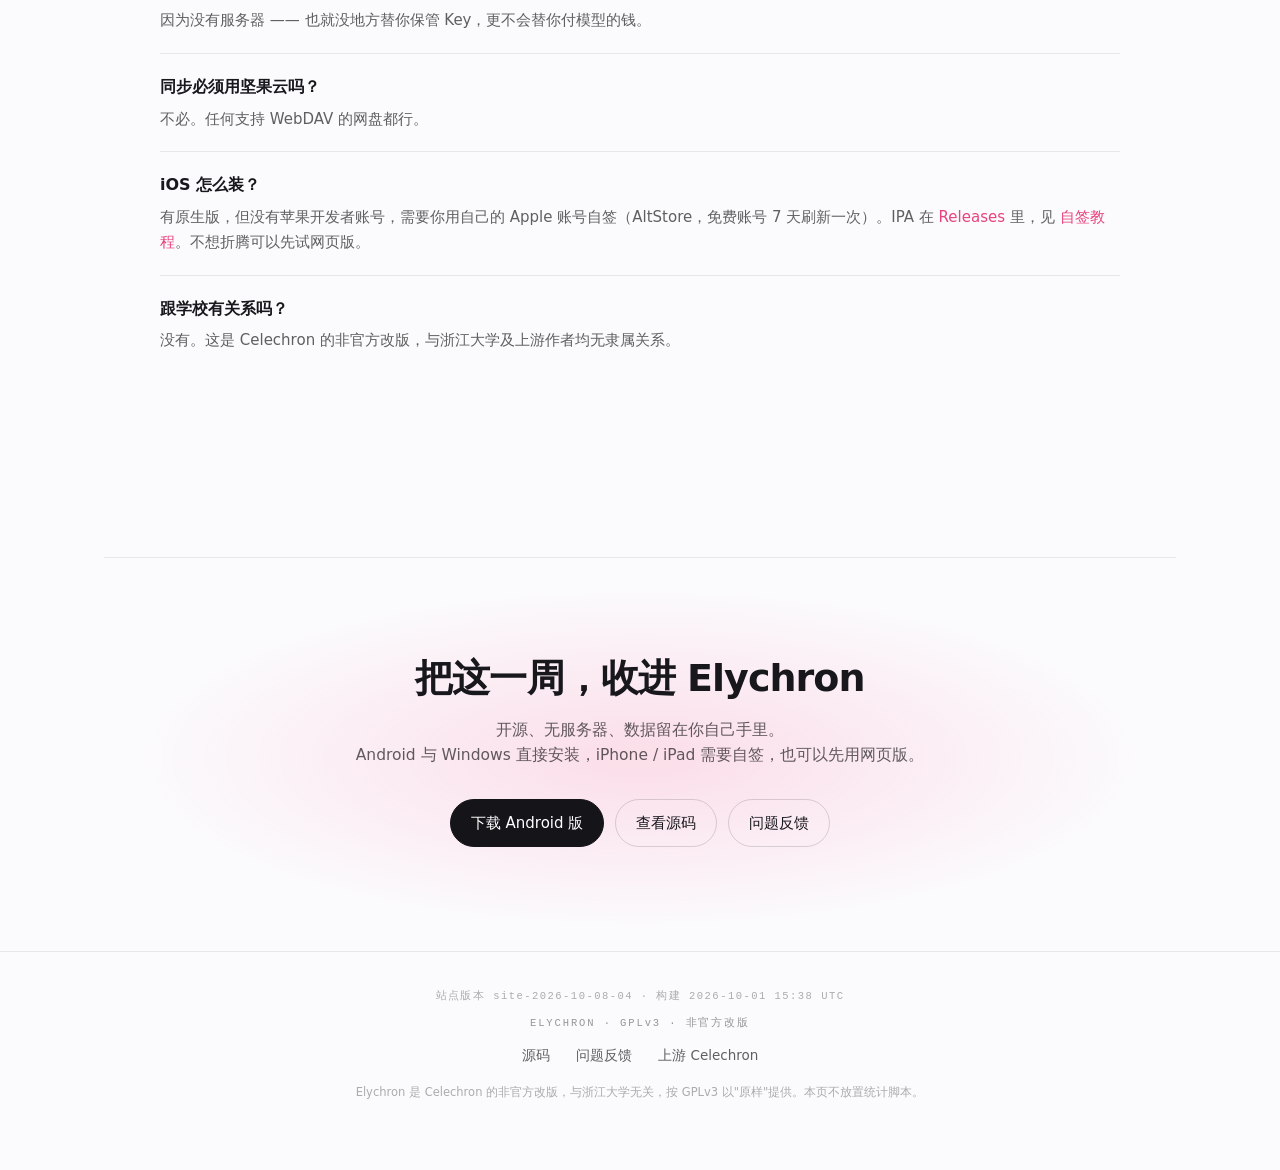
==== commit 002860b0: "site: 撤下 404 的 IPA 行，仅保留自签教程与 Releases 指引" ====
--- a/site/deploy/index.html
+++ b/site/deploy/index.html
@@ -534,7 +534,6 @@
     <div class="platform">
       <div class="p-head"><h3>iPhone / iPad</h3><p class="meta-line mono">IPA · 自签安装</p></div>
       <ul class="mirrors">
-        <li><span class="src">下载 IPA</span><span class="why">Elychron-1.5.0.1-self-sign.ipa（先看教程再装）</span><a class="link" href="https://github.com/Elyyyyyyyyxer/Elychron/releases/download/v1.5.0.1-ios/Elychron-1.5.0.1-self-sign.ipa" rel="noopener">打开</a></li>
         <li><span class="src">自签安装教程</span><span class="why">用你自己的 Apple 账号签一次名，7 天刷新一次</span><a class="link" href="https://github.com/Elyyyyyyyyxer/Elychron/blob/main/docs/ios-self-sign-guide.md" rel="noopener">打开</a></li>
         <li><span class="src">网页版（PWA）</span><span class="why">不想自签就用这个，功能少于原生版</span><a class="link" href="./" rel="noopener">打开</a></li>
       </ul>
@@ -582,7 +581,7 @@
 </main>
 
 <footer class="footer">
-  <p class="sitever mono">站点版本 site-2026-10-08-03 · 构建 2026-10-01 15:38 UTC</p>
+  <p class="sitever mono">站点版本 site-2026-10-08-04 · 构建 2026-10-01 15:38 UTC</p>
   <p class="brandline mono">ELYCHRON · GPLv3 · 非官方改版</p>
   <p class="links">
     <a href="https://github.com/Elyyyyyyyyxer/Elychron" rel="noopener">源码</a>
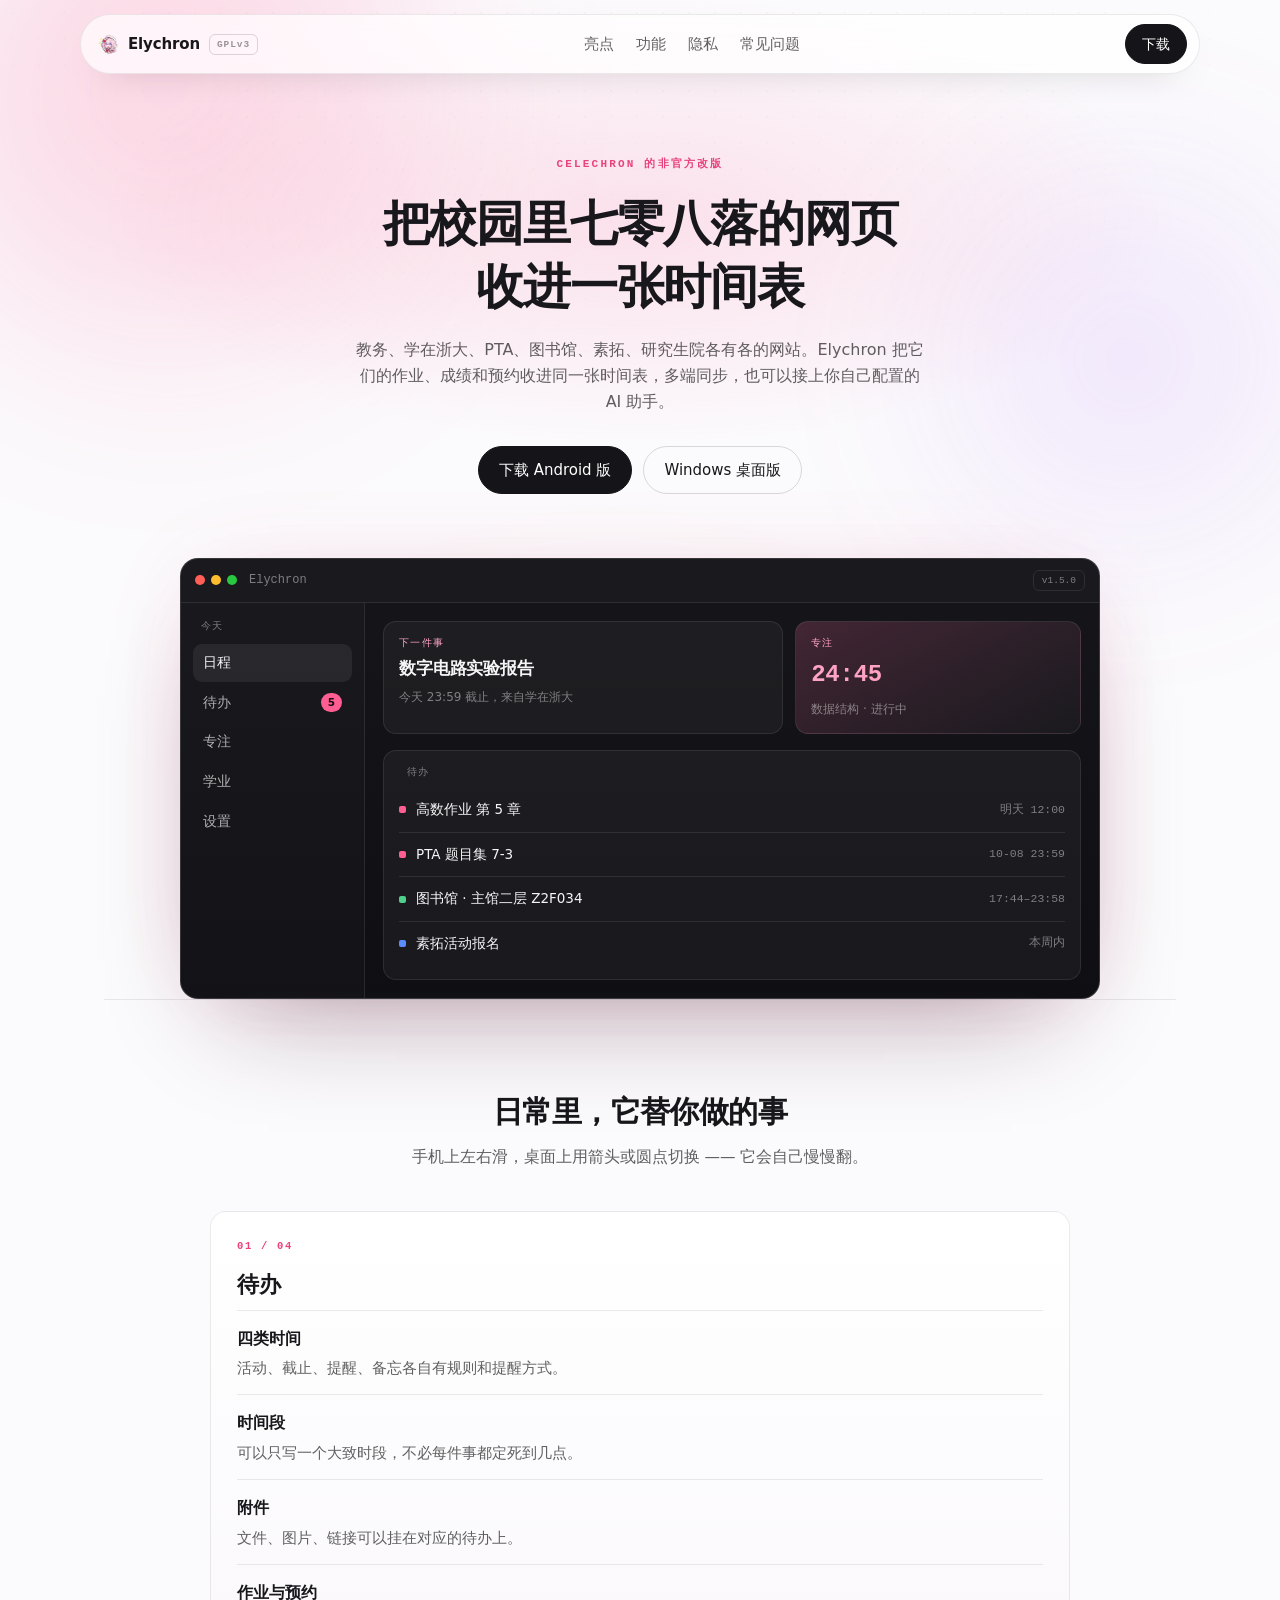
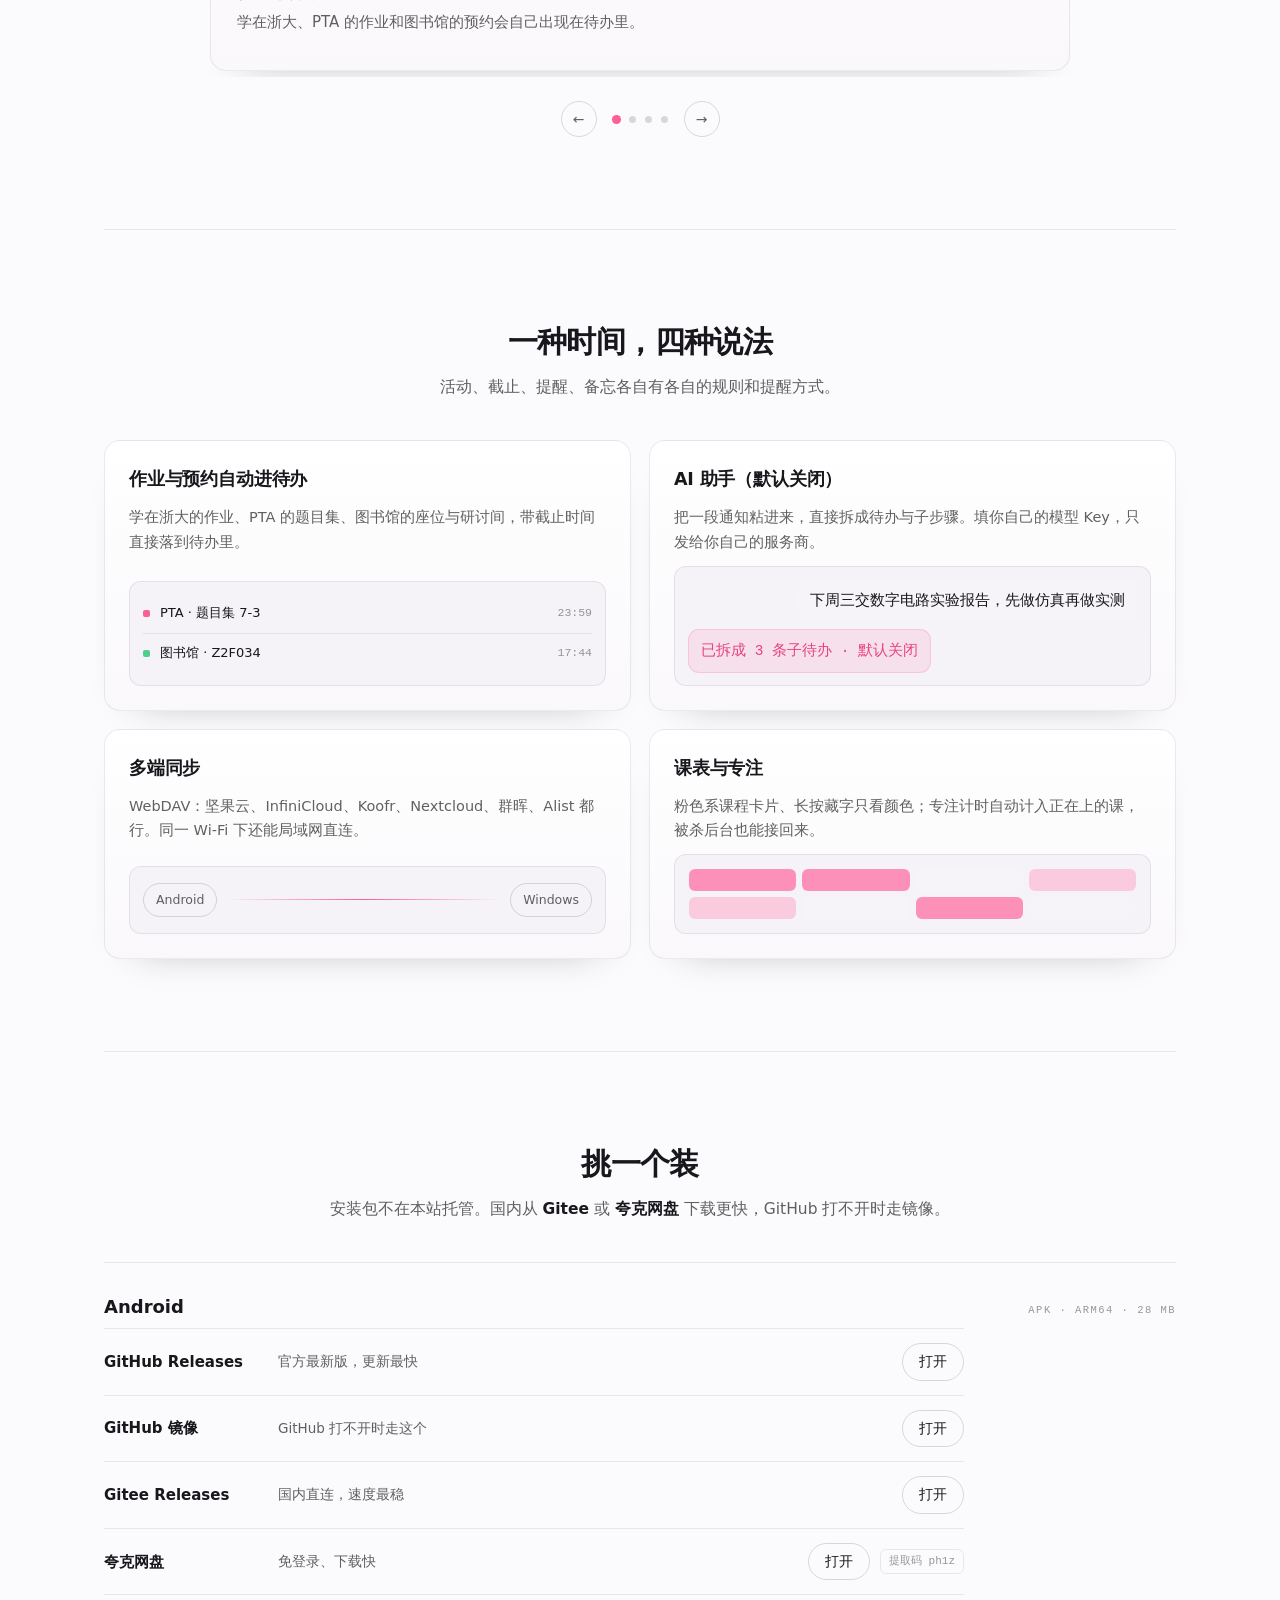
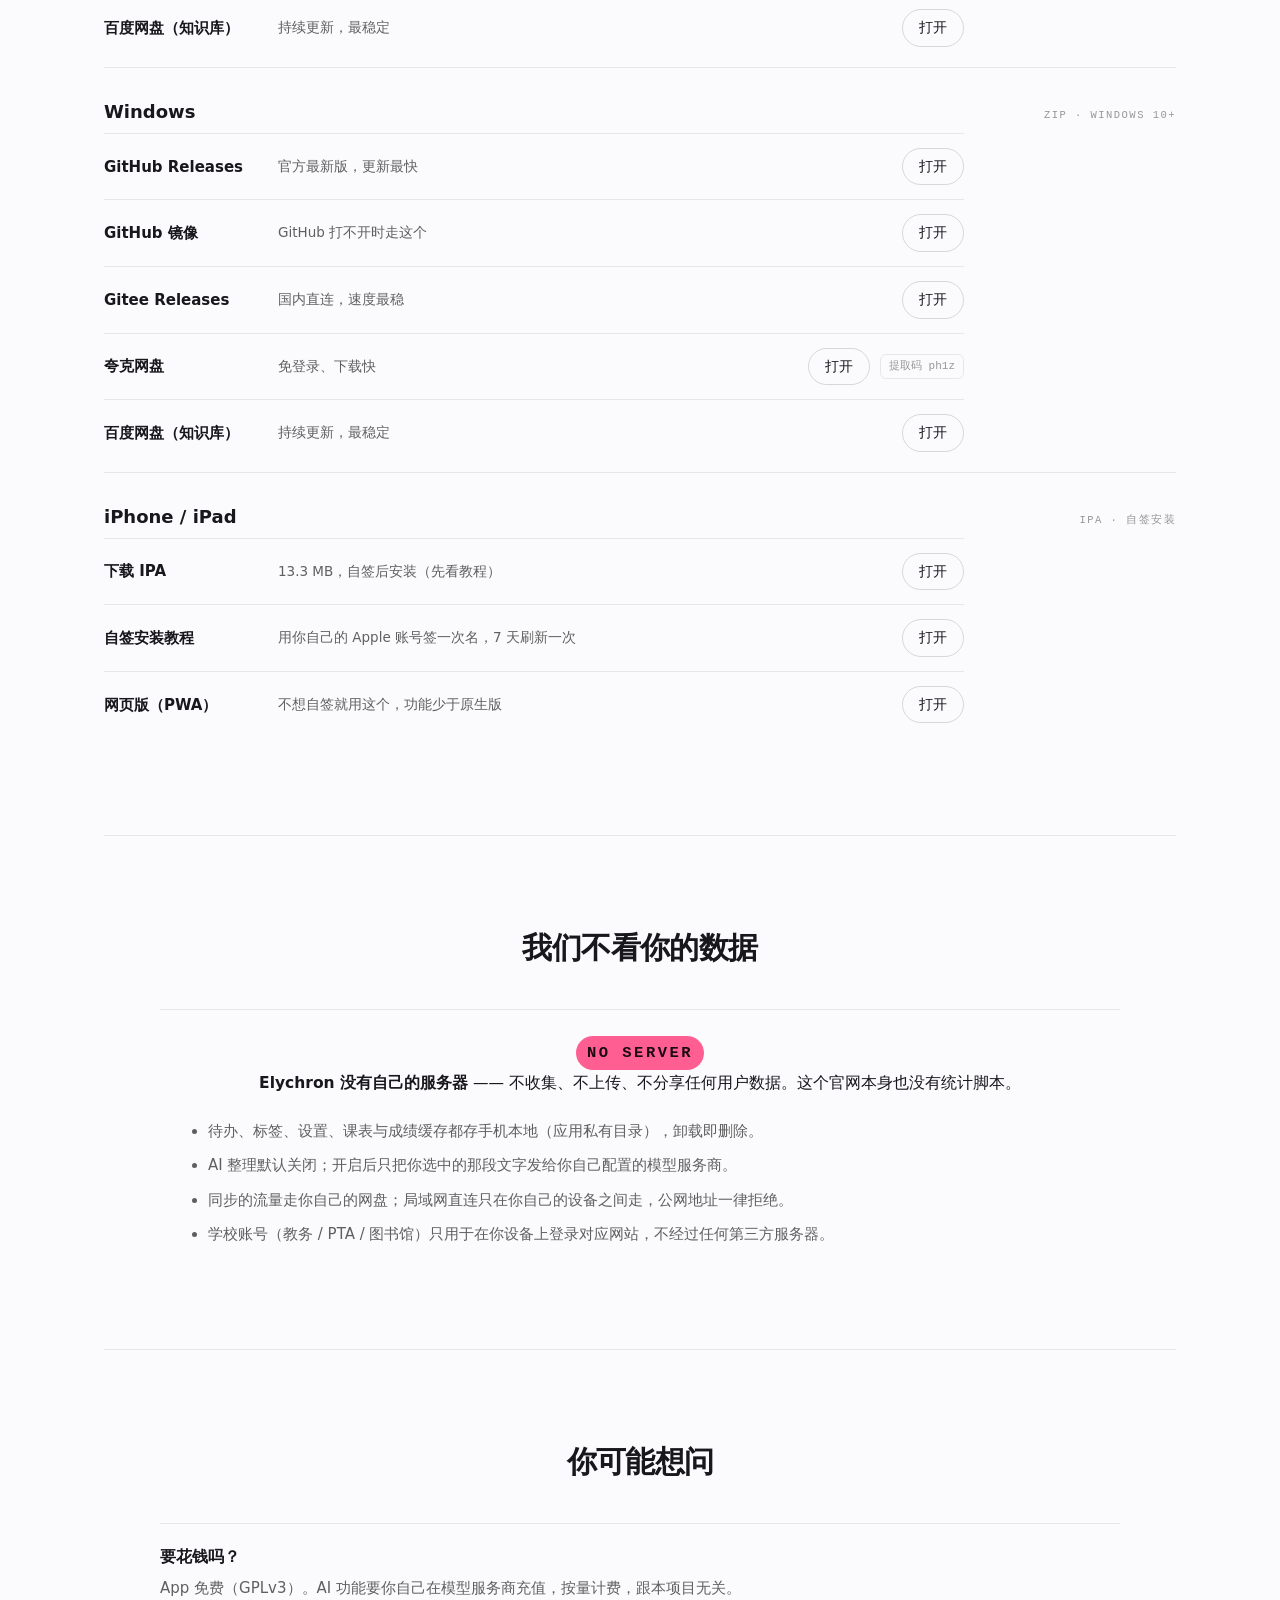
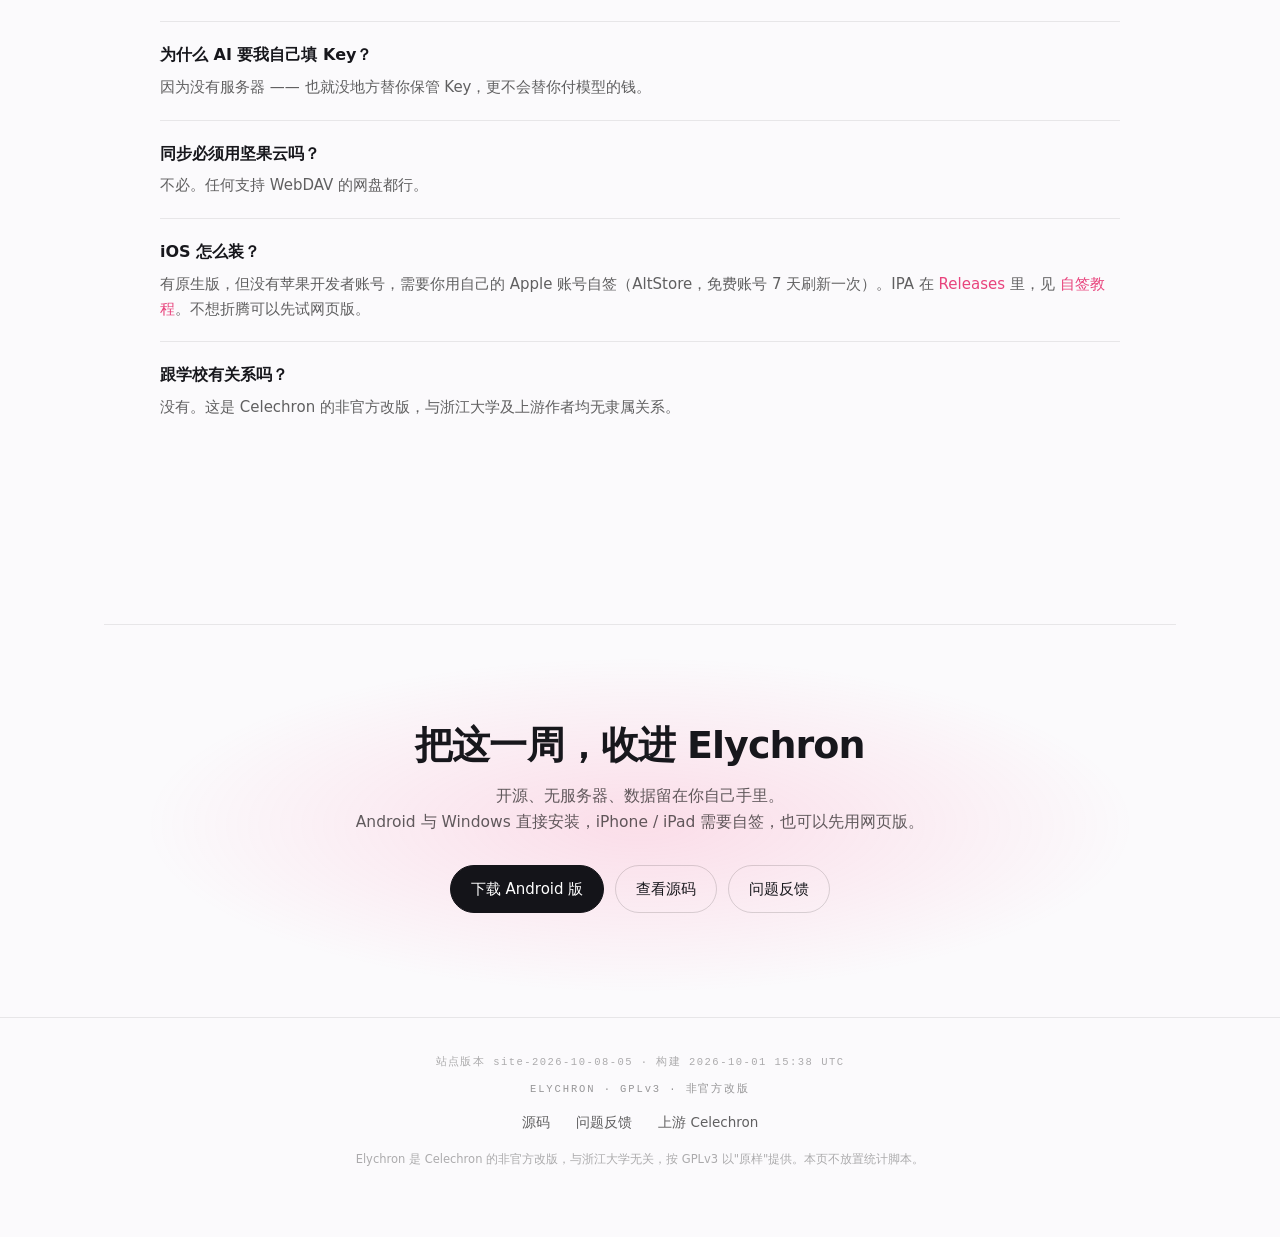
==== commit b6b21a3b: "docs: CC98 1.5.0 发布帖（涵盖 WHATS_NEW 并补 iOS/PTA/图书馆/官网）；releases: 用户包（APK+IPA+自签教程+说明）；site: IPA 下载入口" ====
--- a/site/deploy/index.html
+++ b/site/deploy/index.html
@@ -534,6 +534,7 @@
     <div class="platform">
       <div class="p-head"><h3>iPhone / iPad</h3><p class="meta-line mono">IPA · 自签安装</p></div>
       <ul class="mirrors">
+        <li><span class="src">下载 IPA</span><span class="why">13.3 MB，自签后安装（先看教程）</span><a class="link" href="https://github.com/Elyyyyyyyyxer/Elychron/releases/download/v1.5.0.1-ios/Elychron-1.5.0.1-ios.ipa" rel="noopener">打开</a></li>
         <li><span class="src">自签安装教程</span><span class="why">用你自己的 Apple 账号签一次名，7 天刷新一次</span><a class="link" href="https://github.com/Elyyyyyyyyxer/Elychron/blob/main/docs/ios-self-sign-guide.md" rel="noopener">打开</a></li>
         <li><span class="src">网页版（PWA）</span><span class="why">不想自签就用这个，功能少于原生版</span><a class="link" href="./" rel="noopener">打开</a></li>
       </ul>
@@ -581,7 +582,7 @@
 </main>
 
 <footer class="footer">
-  <p class="sitever mono">站点版本 site-2026-10-08-04 · 构建 2026-10-01 15:38 UTC</p>
+  <p class="sitever mono">站点版本 site-2026-10-08-05 · 构建 2026-10-01 15:38 UTC</p>
   <p class="brandline mono">ELYCHRON · GPLv3 · 非官方改版</p>
   <p class="links">
     <a href="https://github.com/Elyyyyyyyyxer/Elychron" rel="noopener">源码</a>
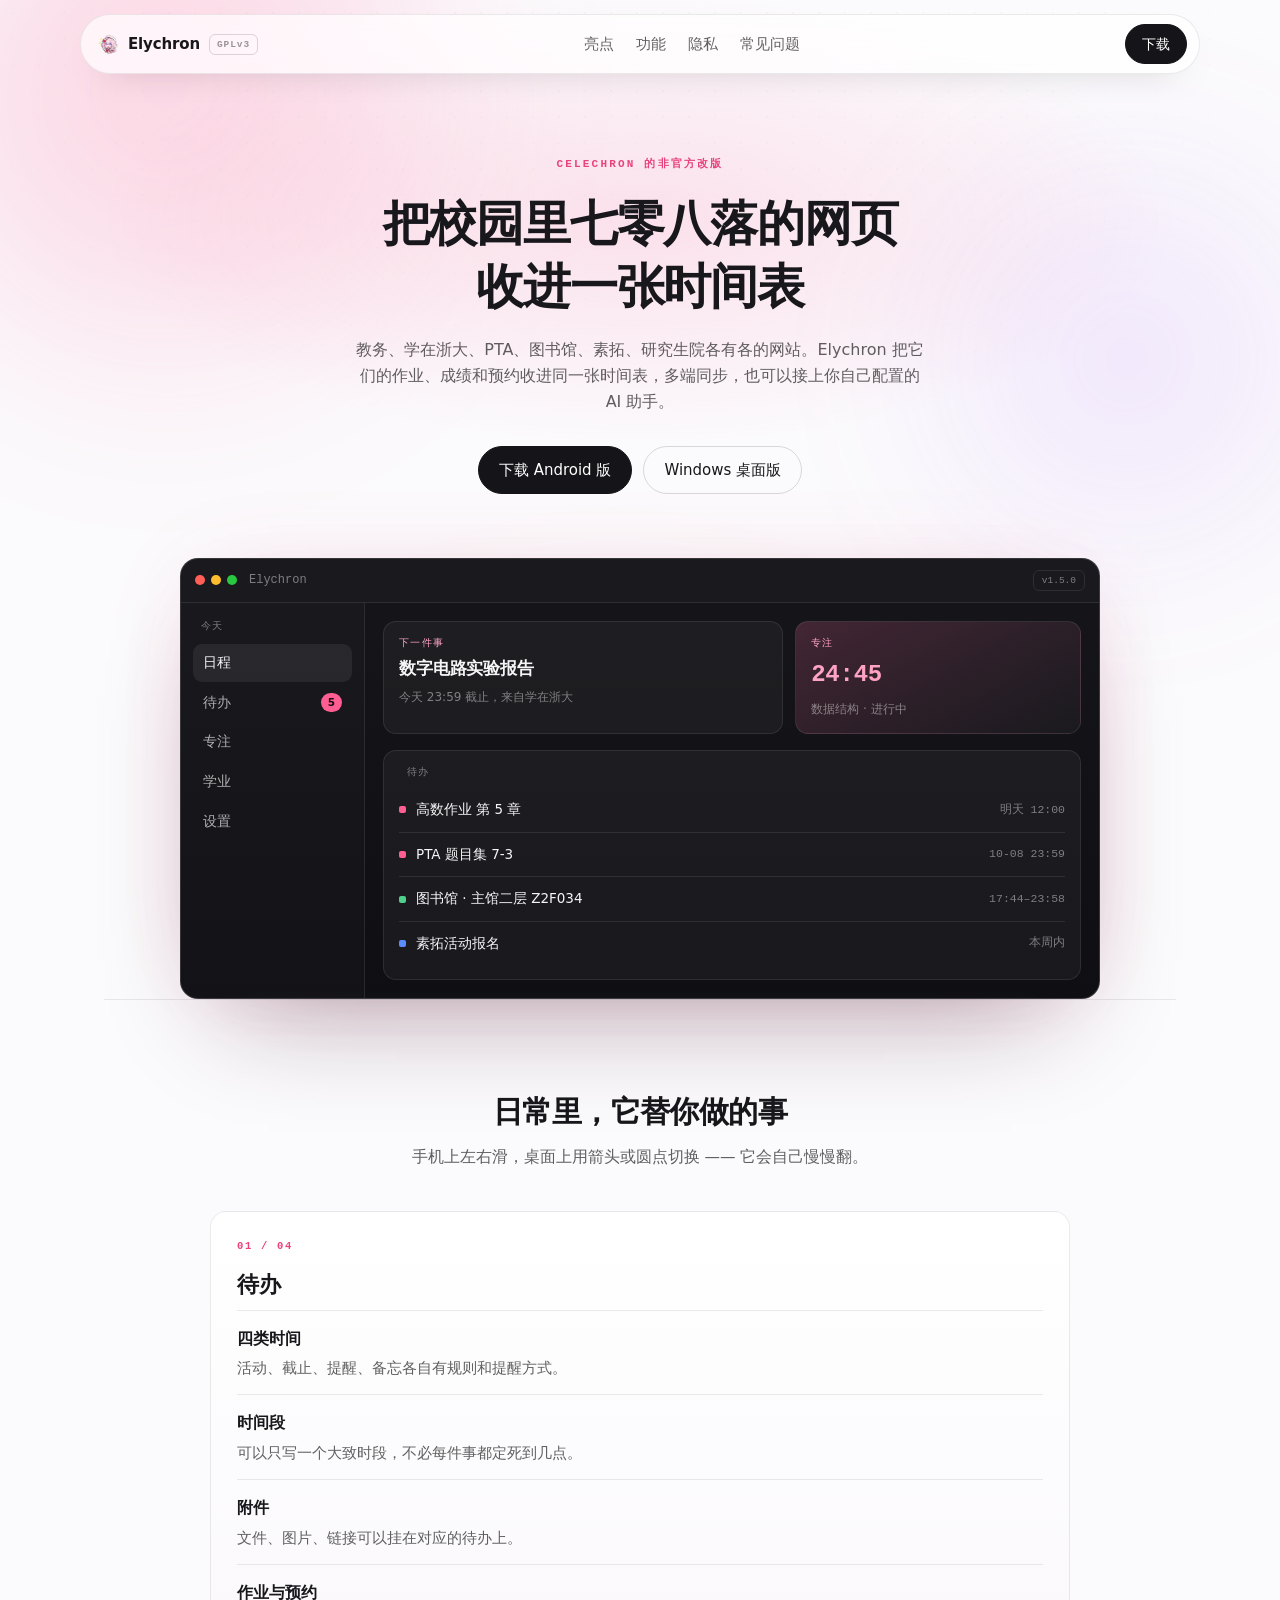
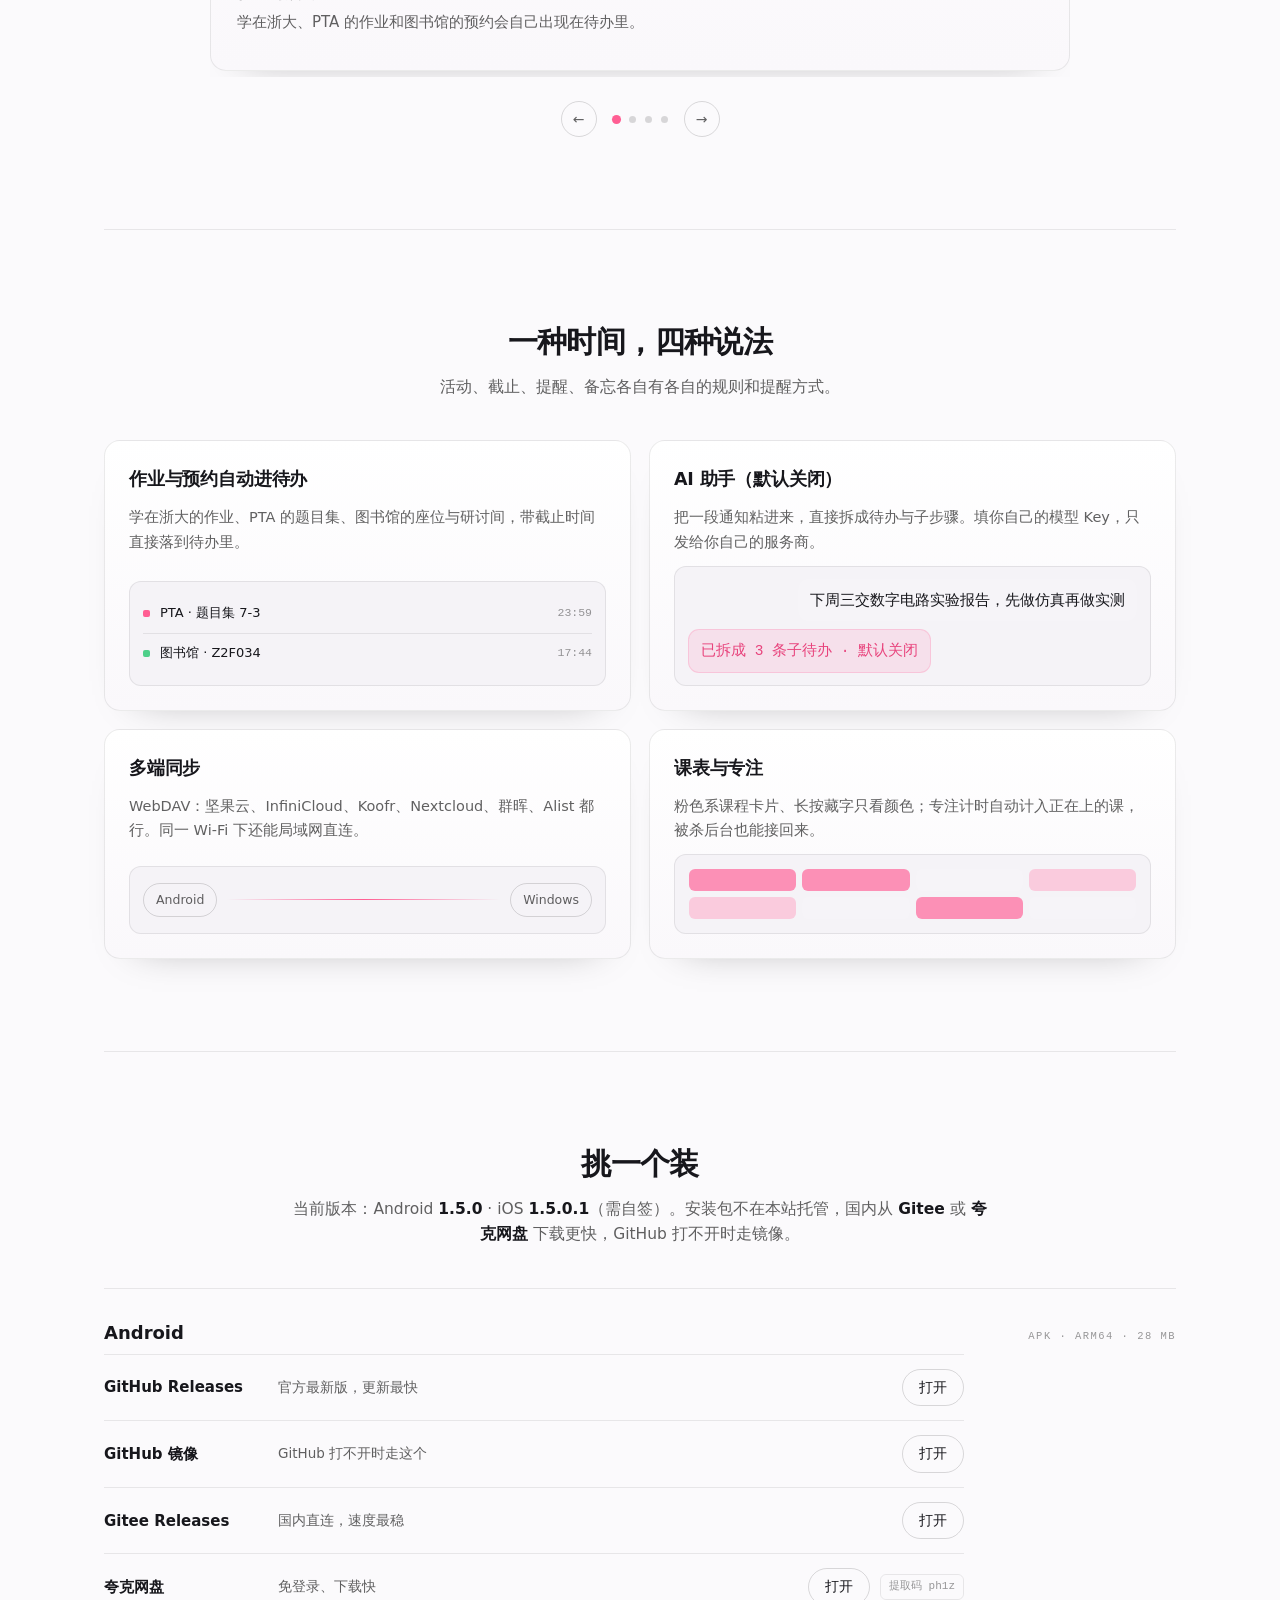
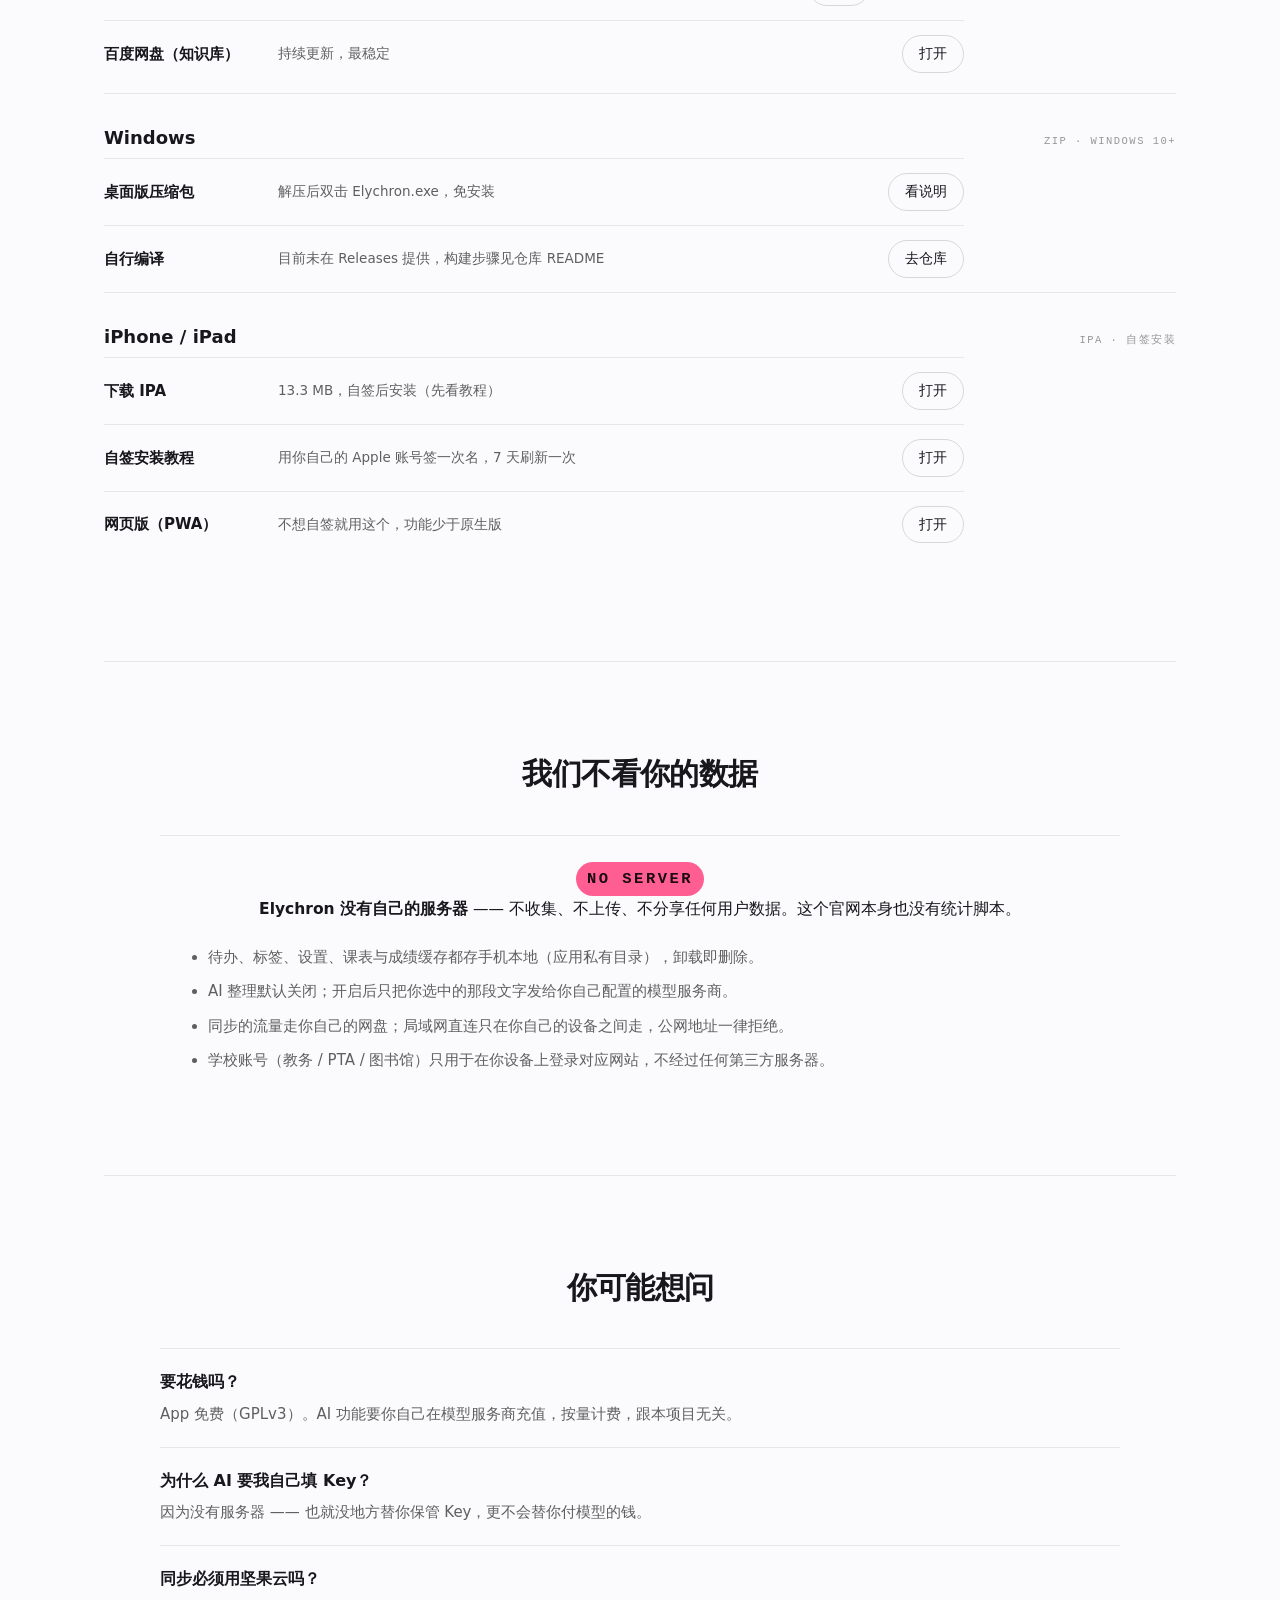
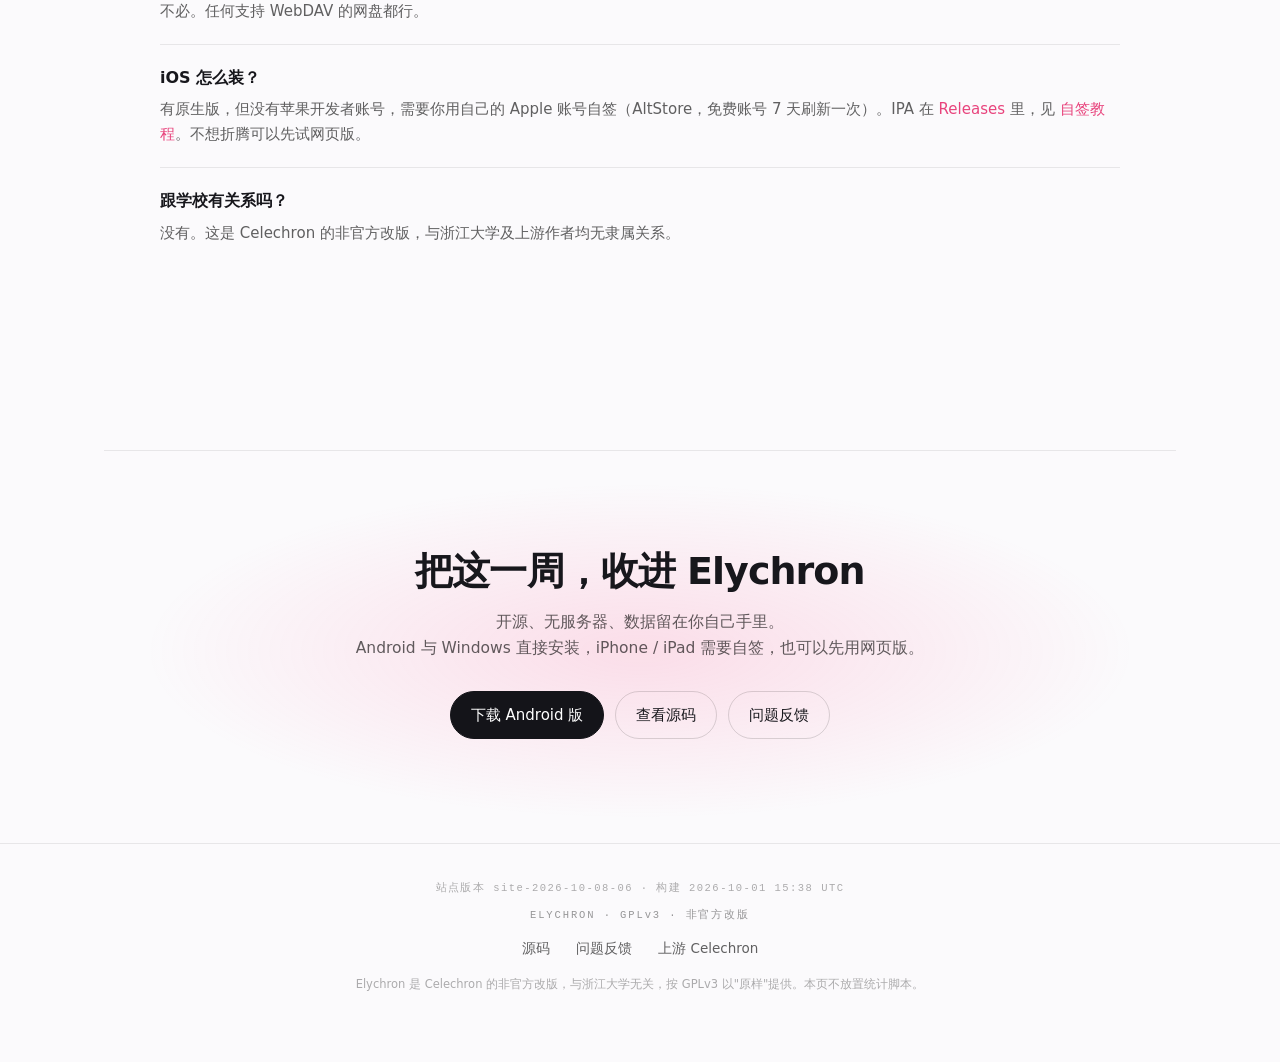
==== commit 2fe503d8: "releases: 用户包换成重编的 1.5.0 APK（含 PTA/图书馆等）；site: Windows 卡片改准确 + 标注当前版本" ====
--- a/site/deploy/index.html
+++ b/site/deploy/index.html
@@ -509,7 +509,7 @@
   <section id="download" class="section">
     <div class="shead center">
       <h2>挑一个装</h2>
-      <p class="sub">安装包不在本站托管。国内从 <b>Gitee</b> 或 <b>夸克网盘</b> 下载更快，GitHub 打不开时走镜像。</p>
+      <p class="sub">当前版本：Android <b>1.5.0</b> · iOS <b>1.5.0.1</b>（需自签）。安装包不在本站托管，国内从 <b>Gitee</b> 或 <b>夸克网盘</b> 下载更快，GitHub 打不开时走镜像。</p>
     </div>
     <div class="platform">
       <div class="p-head"><h3>Android</h3><p class="meta-line mono">APK · arm64 · 28 MB</p></div>
@@ -524,13 +524,10 @@
     <div class="platform">
       <div class="p-head"><h3>Windows</h3><p class="meta-line mono">ZIP · Windows 10+</p></div>
       <ul class="mirrors">
-        <li><span class="src">GitHub Releases</span><span class="why">官方最新版，更新最快</span><a class="link" href="https://github.com/Elyyyyyyyyxer/Elychron/releases" rel="noopener">打开</a></li>
-        <li><span class="src">GitHub 镜像</span><span class="why">GitHub 打不开时走这个</span><a class="link" href="https://gh-proxy.com/https://github.com/Elyyyyyyyyxer/Elychron/releases" rel="noopener">打开</a></li>
-        <li><span class="src">Gitee Releases</span><span class="why">国内直连，速度最稳</span><a class="link" href="https://gitee.com/P3RF3CT/elychron/releases" rel="noopener">打开</a></li>
-        <li><span class="src">夸克网盘</span><span class="why">免登录、下载快</span><span class="tail"><a class="link" href="https://pan.quark.cn/s/725d6fece33c?pwd=ph1z" rel="noopener">打开</a><span class="code">提取码 ph1z</span></span></li>
-        <li><span class="src">百度网盘（知识库）</span><span class="why">持续更新，最稳定</span><a class="link" href="https://pan.baidu.com/s/5JESajDQxoDwxLIq6WSsbZA" rel="noopener">打开</a></li>
+        <li><span class="src">桌面版压缩包</span><span class="why">解压后双击 Elychron.exe，免安装</span><a class="link" href="https://github.com/Elyyyyyyyyxer/Elychron/blob/main/README.md" rel="noopener">看说明</a></li>
+        <li><span class="src">自行编译</span><span class="why">目前未在 Releases 提供，构建步骤见仓库 README</span><a class="link" href="https://github.com/Elyyyyyyyyxer/Elychron" rel="noopener">去仓库</a></li>
       </ul>
-    </div>
+    
     <div class="platform">
       <div class="p-head"><h3>iPhone / iPad</h3><p class="meta-line mono">IPA · 自签安装</p></div>
       <ul class="mirrors">
@@ -582,7 +579,7 @@
 </main>
 
 <footer class="footer">
-  <p class="sitever mono">站点版本 site-2026-10-08-05 · 构建 2026-10-01 15:38 UTC</p>
+  <p class="sitever mono">站点版本 site-2026-10-08-06 · 构建 2026-10-01 15:38 UTC</p>
   <p class="brandline mono">ELYCHRON · GPLv3 · 非官方改版</p>
   <p class="links">
     <a href="https://github.com/Elyyyyyyyyxer/Elychron" rel="noopener">源码</a>
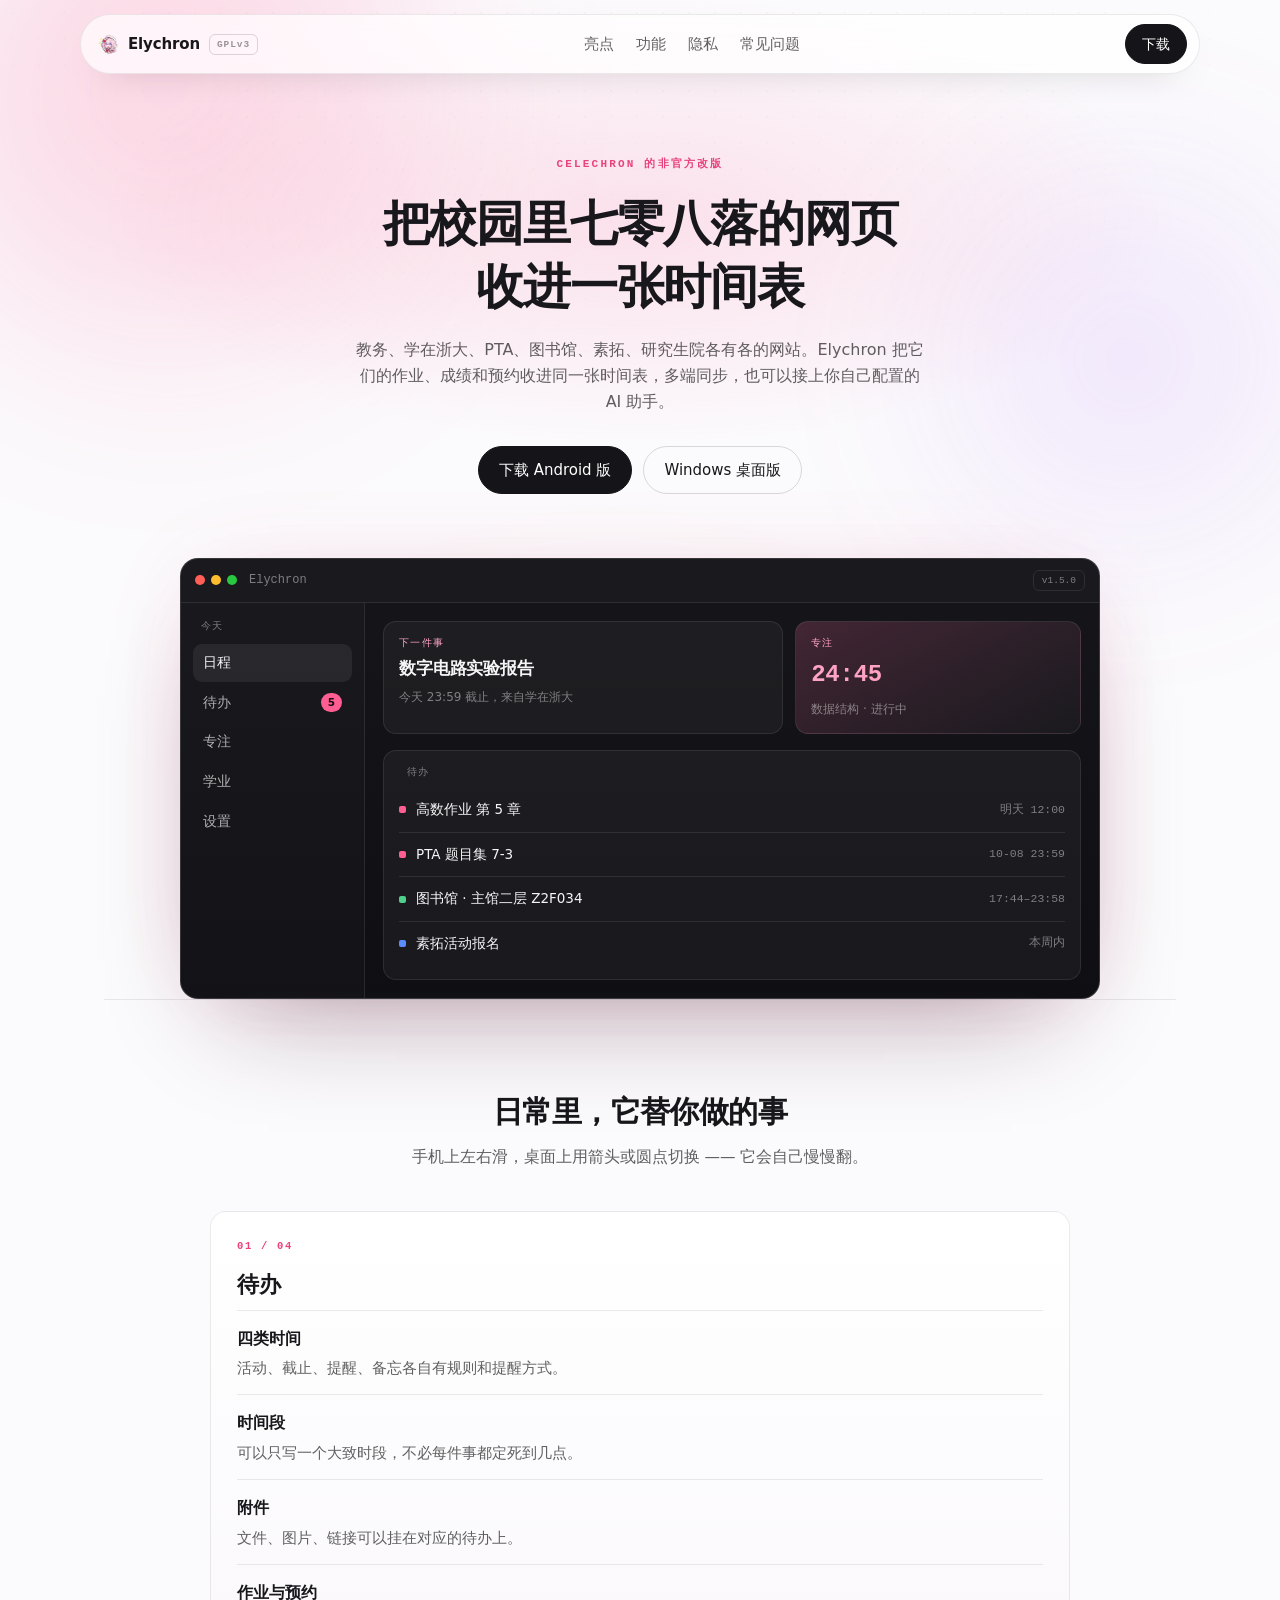
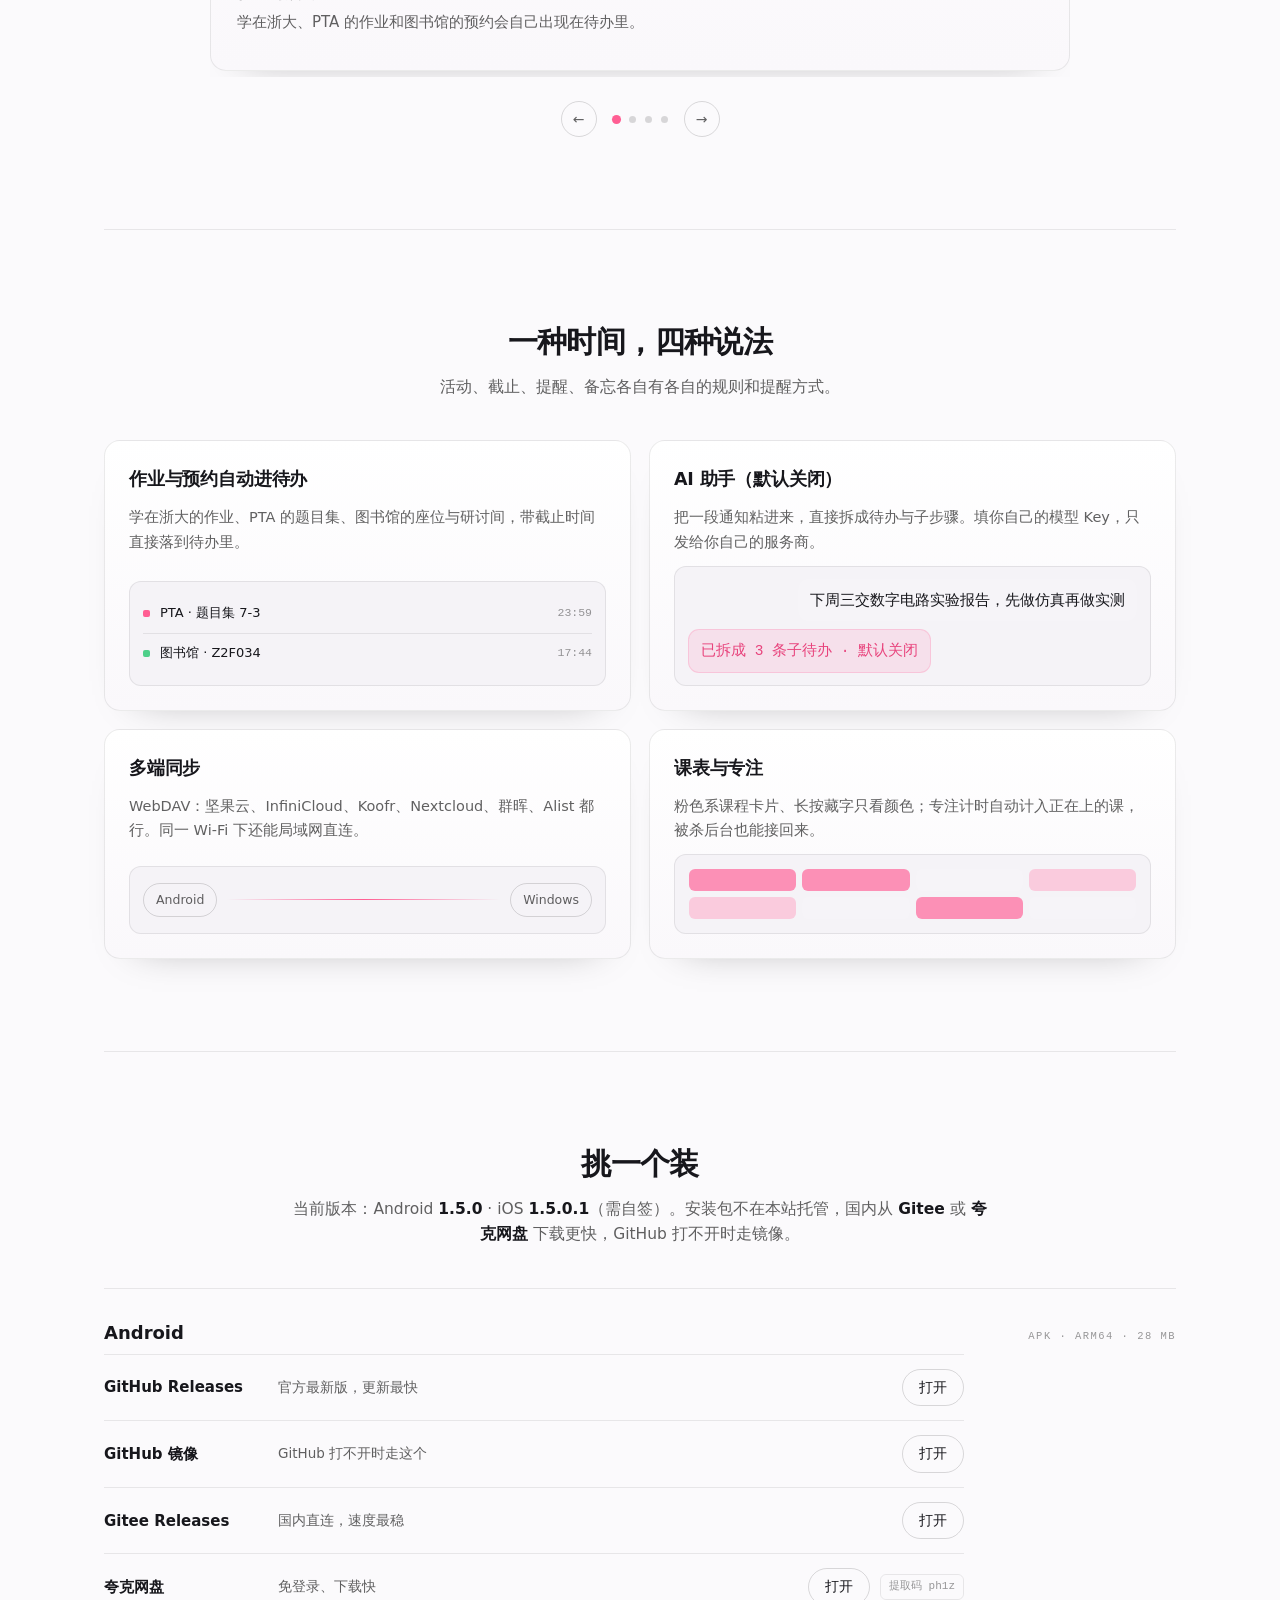
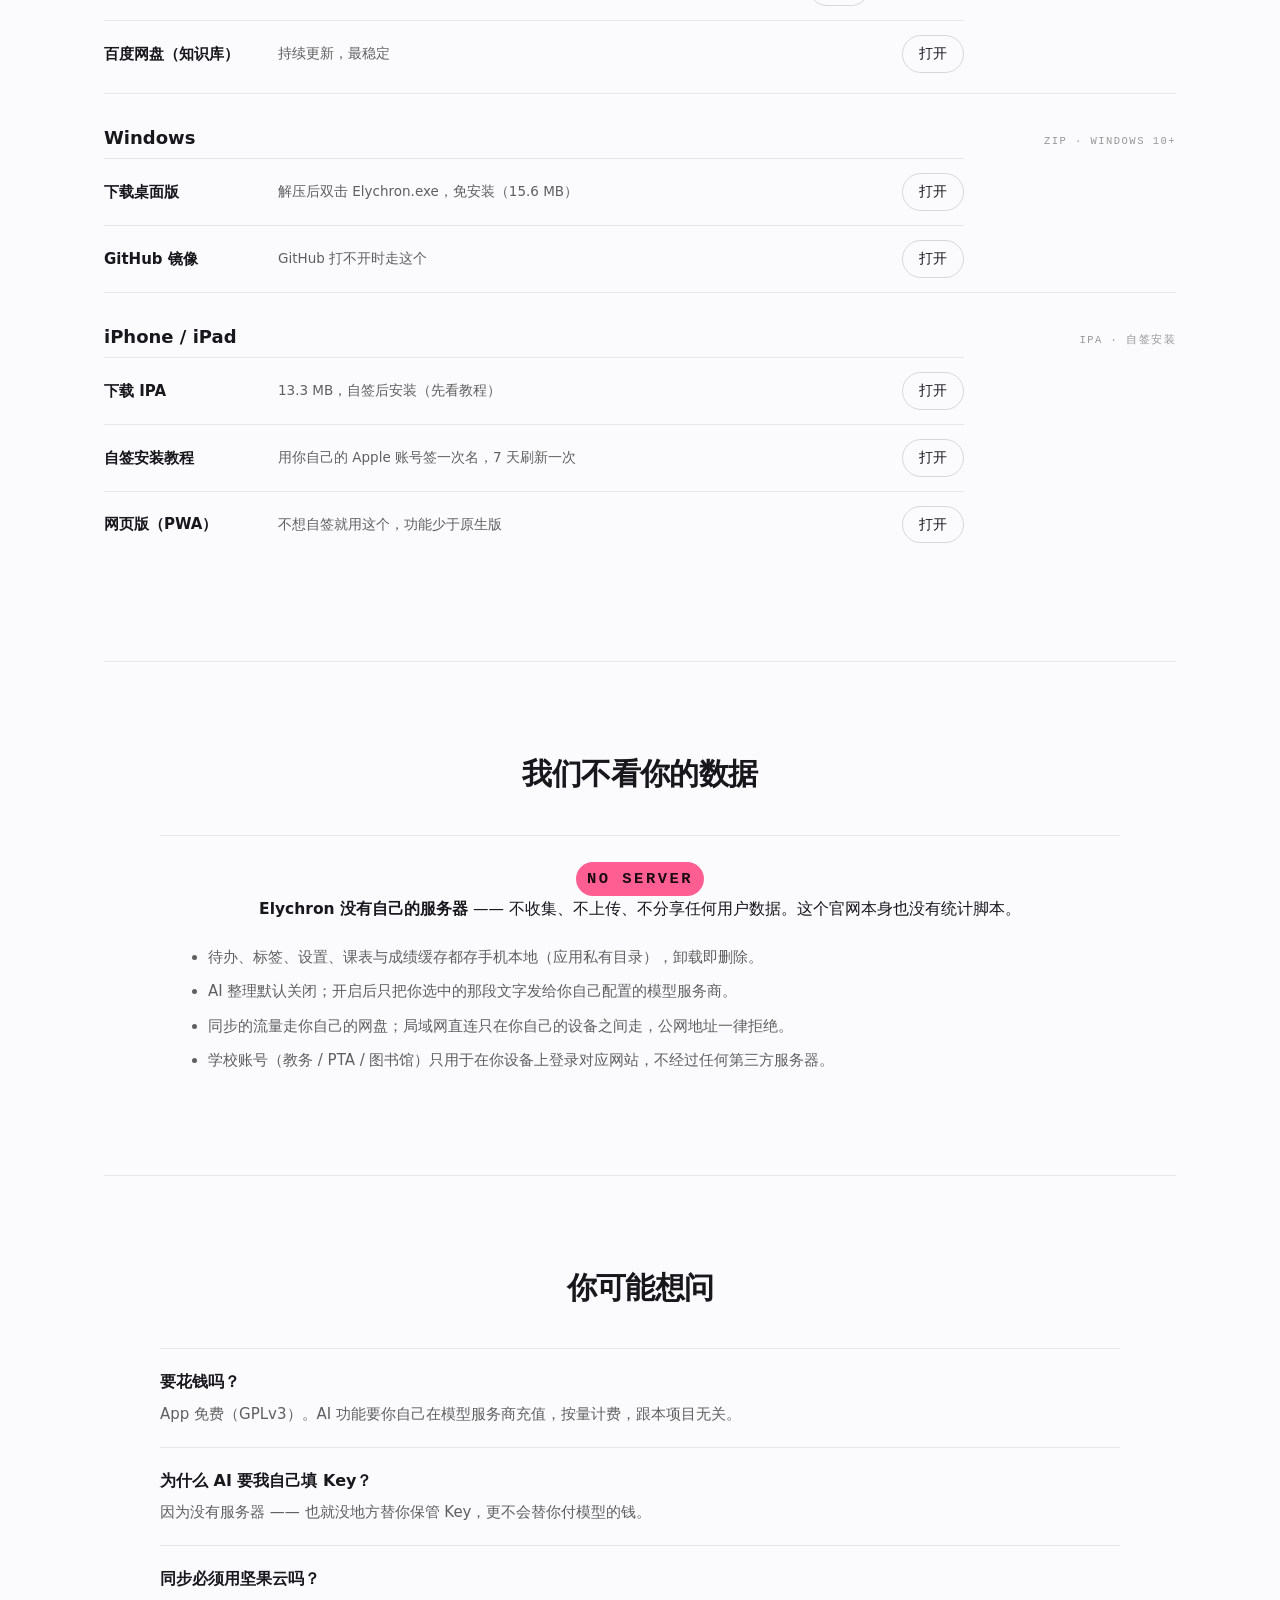
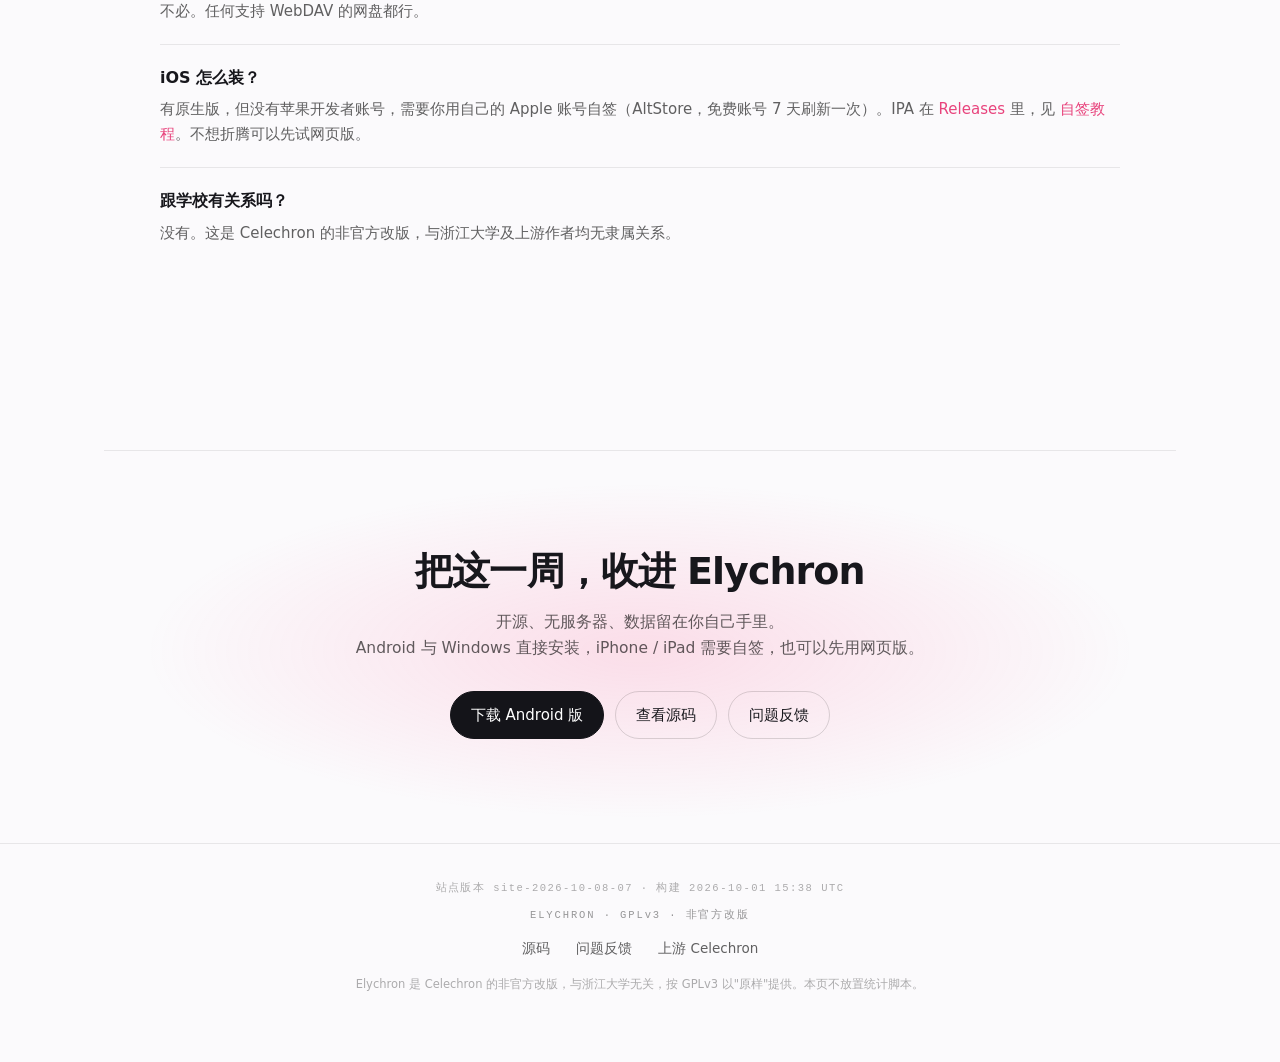
==== commit fe1aff0f: "site: Windows 卡片改为真实下载入口；docs: Release 说明校正为实际附件名并补 Windows 包" ====
--- a/site/deploy/index.html
+++ b/site/deploy/index.html
@@ -524,8 +524,8 @@
     <div class="platform">
       <div class="p-head"><h3>Windows</h3><p class="meta-line mono">ZIP · Windows 10+</p></div>
       <ul class="mirrors">
-        <li><span class="src">桌面版压缩包</span><span class="why">解压后双击 Elychron.exe，免安装</span><a class="link" href="https://github.com/Elyyyyyyyyxer/Elychron/blob/main/README.md" rel="noopener">看说明</a></li>
-        <li><span class="src">自行编译</span><span class="why">目前未在 Releases 提供，构建步骤见仓库 README</span><a class="link" href="https://github.com/Elyyyyyyyyxer/Elychron" rel="noopener">去仓库</a></li>
+        <li><span class="src">下载桌面版</span><span class="why">解压后双击 Elychron.exe，免安装（15.6 MB）</span><a class="link" href="https://github.com/Elyyyyyyyyxer/Elychron/releases/download/v1.5.0-elychron.1/Elychron-v1.5.0-windows-x64.zip" rel="noopener">打开</a></li>
+        <li><span class="src">GitHub 镜像</span><span class="why">GitHub 打不开时走这个</span><a class="link" href="https://gh-proxy.com/https://github.com/Elyyyyyyyyxer/Elychron/releases/download/v1.5.0-elychron.1/Elychron-v1.5.0-windows-x64.zip" rel="noopener">打开</a></li>
       </ul>
     
     <div class="platform">
@@ -579,7 +579,7 @@
 </main>
 
 <footer class="footer">
-  <p class="sitever mono">站点版本 site-2026-10-08-06 · 构建 2026-10-01 15:38 UTC</p>
+  <p class="sitever mono">站点版本 site-2026-10-08-07 · 构建 2026-10-01 15:38 UTC</p>
   <p class="brandline mono">ELYCHRON · GPLv3 · 非官方改版</p>
   <p class="links">
     <a href="https://github.com/Elyyyyyyyyxer/Elychron" rel="noopener">源码</a>
